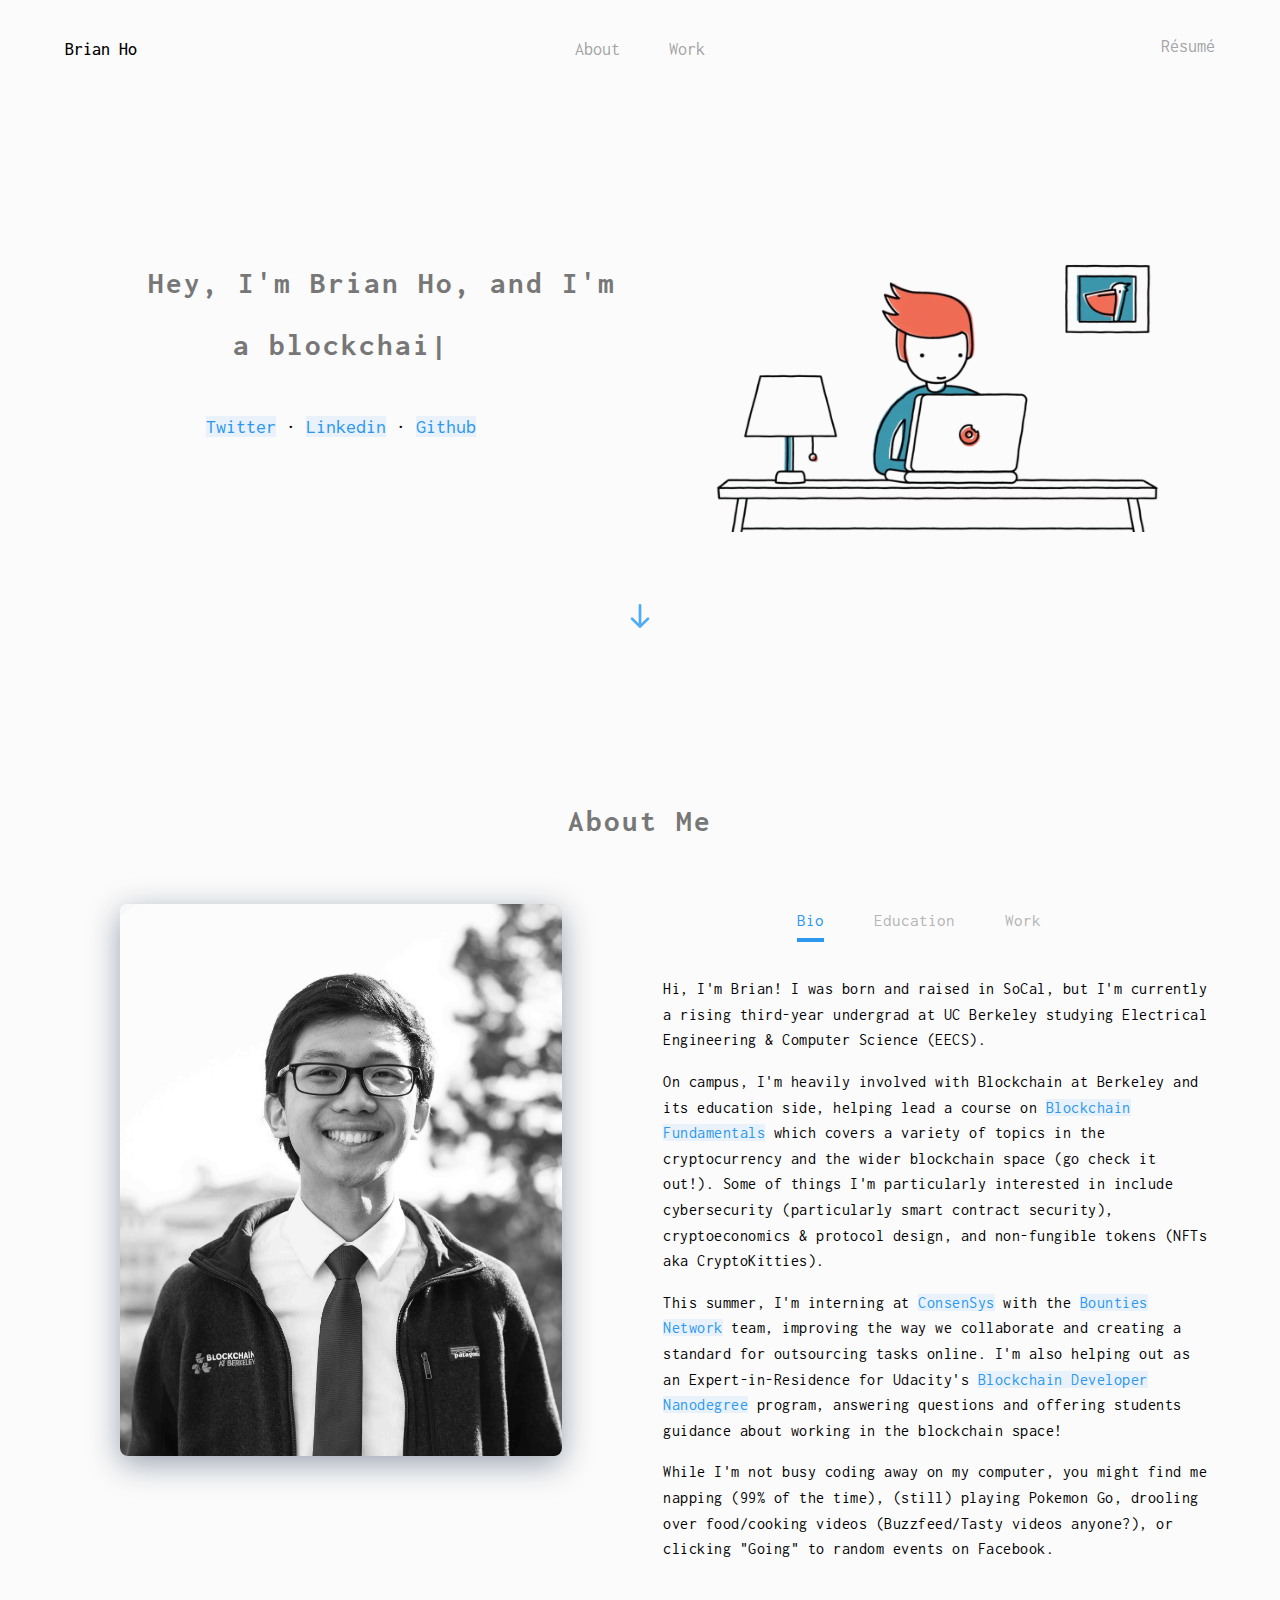
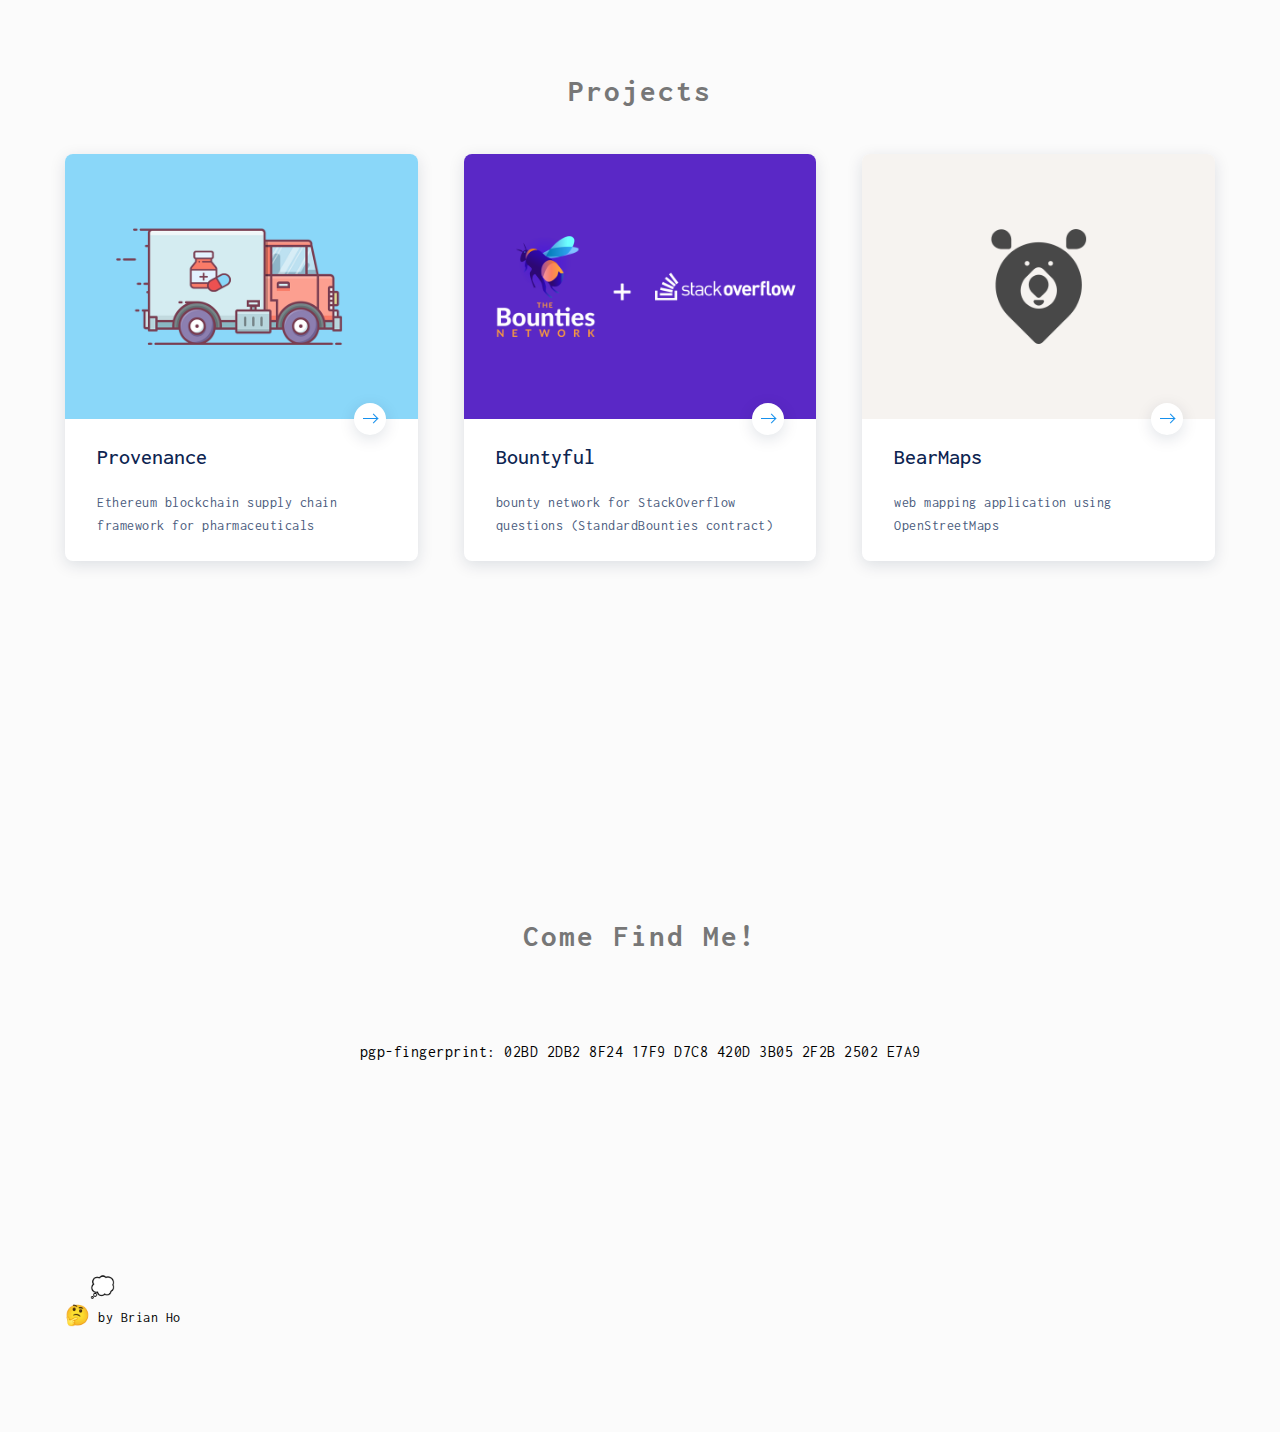
==== index.html @ 0107626e "fix scrolling" ====
<!DOCTYPE html>
<!--[if IE 8]>      <html class="ie ie8"> <![endif]-->
<!--[if IE 9]>      <html class="ie ie9"> <![endif]-->
<!--[if gt IE 9]><!-->  <html lang="en"> <!--<![endif]-->
<head>
	<meta charset="utf-8">
	<title>Brian Ho</title>
	<meta name="robots" content="noindex, nofollow" />
	<meta name="description" content="" />
	<meta name="keywords" content="" />
	<meta name="viewport" content="width=device-width, initial-scale=1.0">
	<link rel="stylesheet" href="css/animate.css">
	<link rel="stylesheet" href="css/normalize.css">
	<link rel="stylesheet" href="css/font-awesome.min.css">
	<link rel="stylesheet" href="css/styles.min.css">
	<link rel="stylesheet" href="https://use.fontawesome.com/releases/v5.1.0/css/all.css" integrity="sha384-lKuwvrZot6UHsBSfcMvOkWwlCMgc0TaWr+30HWe3a4ltaBwTZhyTEggF5tJv8tbt" crossorigin="anonymous">
	<link rel="stylesheet" href="https://fonts.googleapis.com/css?family=Inconsolata:400,700">
	<link rel="shortcut icon" href="img/🅱️.png">

	<!-- Global site tag (gtag.js) - Google Analytics -->
	<script async src="https://www.googletagmanager.com/gtag/js?id=UA-52373357-3"></script>
	<script>
	  window.dataLayer = window.dataLayer || [];
	  function gtag(){dataLayer.push(arguments);}
	  gtag('js', new Date());

	  gtag('config', 'UA-52373357-3');
	</script>
</head>
<body>
	<svg xmlns="http://www.w3.org/2000/svg" style="position: absolute; width: 0px; height: 0px; display: none;"><symbol viewBox="0 0 24 24" id="icon--add"><path d="M13 11V5a1 1 0 0 0-2 0v6H5a1 1 0 0 0 0 2h6v6a1 1 0 0 0 2 0v-6h6a1 1 0 0 0 0-2h-6z"></path></symbol><symbol viewBox="0 0 24 24" id="icon--apple-filled"><path d="M17.822 13.288c.029 3.296 2.89 4.392 2.924 4.408-.026.077-.458 1.563-1.51 3.1-.908 1.328-1.85 2.65-3.334 2.676-1.461.027-1.929-.865-3.598-.865-1.668 0-2.189.838-3.57.892-1.432.055-2.525-1.432-3.439-2.755-1.873-2.707-3.304-7.648-1.383-10.982.953-1.657 2.659-2.704 4.51-2.733 1.406-.025 2.737.949 3.595.949.862 0 2.476-1.171 4.173-.999.71.03 2.705.287 3.986 2.159-.104.066-2.381 1.39-2.354 4.15zm-2.567-9.115c-.804.971-2.121 1.728-3.412 1.628-.174-1.323.477-2.698 1.221-3.56.83-.972 2.232-1.694 3.389-1.741.147 1.348-.395 2.699-1.198 3.673z"></path></symbol><symbol viewBox="0 0 24 24" id="icon--apple"><path d="M16.106 8.977l-.118-.008c-.377-.038-.849.069-1.618.364.203-.078-.748.295-.98.375-.5.174-.913.27-1.373.27-.456 0-.875-.091-1.356-.254a10.03 10.03 0 0 1-.5-.184l-.442-.174c-.632-.248-.99-.342-1.266-.337-1.127.017-2.196.667-2.808 1.731-1.26 2.188-.556 6.17 1.296 8.847.558.809.902 1.249 1.246 1.571.272.254.418.324.469.323.214-.009.37-.054.759-.218l.163-.07c.99-.42 1.683-.606 2.726-.606 1.015 0 1.691.184 2.647.596.085.038.085.038.162.07.388.167.526.204.754.2.334-.007.76-.404 1.719-1.807.257-.376.485-.77.683-1.17a7.164 7.164 0 0 1-.363-.322c-1.277-1.214-2.066-2.85-2.084-4.867A6.54 6.54 0 0 1 17.19 9.2a3.348 3.348 0 0 0-1.084-.224zm-1.744.36zm3.46 3.951c.029 3.296 2.89 4.392 2.924 4.408-.026.077-.458 1.563-1.51 3.1-.908 1.328-1.85 2.65-3.334 2.676-1.461.027-1.929-.865-3.598-.865-1.668 0-2.189.838-3.57.892-1.432.055-2.525-1.432-3.439-2.755-1.873-2.707-3.304-7.648-1.383-10.982.953-1.657 2.659-2.704 4.51-2.733 1.406-.025 2.737.949 3.595.949.862 0 2.476-1.171 4.173-.999.71.03 2.705.287 3.986 2.159-.104.066-2.381 1.39-2.354 4.15zM14.471 1.112A4.975 4.975 0 0 1 16.01.548L16.453.5l.023.557a4.75 4.75 0 0 1-.293 1.497c-.547.141-1.209.53-1.605.994-.459.531-.757 1.244-.763 1.798a4.254 4.254 0 0 1-.659.282l-1.313.173.115-1.486a4.89 4.89 0 0 1 .166-.506c.497-.023 1.146-.375 1.59-.91.44-.536.713-1.187.757-1.787zm.784 3.061c-.804.971-2.121 1.728-3.412 1.628-.174-1.323.477-2.698 1.221-3.56.83-.972 2.232-1.694 3.389-1.741.147 1.348-.395 2.699-1.198 3.673z"></path></symbol><symbol viewBox="0 0 24 24" id="icon--arrow-bottom"><path d="M13 17.586l4.293-4.293a1 1 0 0 1 1.414 1.414l-6 6a1 1 0 0 1-1.414 0l-6-6a1 1 0 0 1 1.414-1.414L11 17.586V4a1 1 0 0 1 2 0v13.586z"></path></symbol><symbol viewBox="0 0 24 24" id="icon--arrow-left"><path d="M6.414 13H20a1 1 0 0 0 0-2H6.414l4.293-4.293a1 1 0 1 0-1.414-1.414l-6 6a1 1 0 0 0 0 1.414l6 6a1 1 0 1 0 1.414-1.414L6.414 13z"></path></symbol><symbol viewBox="0 0 24 24" id="icon--arrow-right"><path d="M17.586 11H4a1 1 0 0 0 0 2h13.586l-4.293 4.293a1 1 0 0 0 1.414 1.414l6-6a1 1 0 0 0 0-1.414l-6-6a1 1 0 0 0-1.414 1.414L17.586 11z"></path></symbol><symbol viewBox="0 0 24 24" id="icon--arrow-top"><path d="M11 6.414l-4.293 4.293a1 1 0 1 1-1.414-1.414l6-6a1 1 0 0 1 1.414 0l6 6a1 1 0 1 1-1.414 1.414L13 6.414V20a1 1 0 0 1-2 0V6.414z"></path></symbol><symbol viewBox="0 0 24 24" id="icon--assign-to-me"><path d="M17 21a1 1 0 0 1-2 0v-2a3 3 0 0 0-3-3H5a3 3 0 0 0-3 3v2a1 1 0 0 1-2 0v-2a5 5 0 0 1 5-5h7a5 5 0 0 1 5 5v2zm-8.5-9a5 5 0 1 1 0-10 5 5 0 0 1 0 10zm0-2a3 3 0 1 0 0-6 3 3 0 0 0 0 6zm9.207.293L19 11.586l3.293-3.293a1 1 0 0 1 1.414 1.414l-4 4a1 1 0 0 1-1.414 0l-2-2a1 1 0 0 1 1.414-1.414z"></path></symbol><symbol viewBox="0 0 24 24" id="icon--attachment"><path d="M20.733 10.343l-9.19 9.19a5.003 5.003 0 1 1-7.076-7.076l9.19-9.19a3.002 3.002 0 0 1 4.246 4.246l-9.2 9.19a1.001 1.001 0 1 1-1.416-1.416l8.49-8.48a1 1 0 0 0-1.414-1.415l-8.49 8.48a3.001 3.001 0 1 0 4.244 4.245l9.2-9.19a5.002 5.002 0 1 0-7.074-7.074l-9.19 9.19a7.003 7.003 0 0 0 9.904 9.904l9.19-9.19a1 1 0 0 0-1.414-1.414z"></path></symbol><symbol viewBox="0 0 24 24" id="icon--award"><path fill-rule="evenodd" d="M9.015 15.425l-.75 5.65 3.22-1.932a1 1 0 0 1 1.03 0l3.22 1.932-.749-5.65A7.978 7.978 0 0 1 12 16a7.978 7.978 0 0 1-2.985-.575zm-1.876-1.07a8 8 0 1 1 9.722 0l1.13 8.513a1 1 0 0 1-1.505.99L12 21.165l-4.486 2.691a1 1 0 0 1-1.505-.989l1.13-8.513zm8.192-1.364A6 6 0 1 0 12 14a5.97 5.97 0 0 0 3.17-.905.995.995 0 0 1 .16-.104z"></path></symbol><symbol viewBox="0 0 24 24" id="icon--back"><path d="M6.414 8H16a5 5 0 0 1 5 5v7a1 1 0 0 1-2 0v-7a3 3 0 0 0-3-3H6.414l3.293 3.293a1 1 0 1 1-1.414 1.414l-5-5a1 1 0 0 1 0-1.414l5-5a1 1 0 0 1 1.414 1.414L6.414 8z"></path></symbol><symbol viewBox="0 0 24 24" id="icon--backlog"><path fill-rule="evenodd" d="M3 5a1 1 0 1 1 0-2h14a1 1 0 0 1 0 2H3zm4 5a1 1 0 1 1 0-2h14a1 1 0 0 1 0 2H7zm-4 5a1 1 0 0 1 0-2h14a1 1 0 0 1 0 2H3zm0 5a1 1 0 0 1 0-2h14a1 1 0 0 1 0 2H3z"></path></symbol><symbol viewBox="0 0 24 24" id="icon--billing"><path d="M13 4h4a1 1 0 0 1 0 2h-4v5h1.5a4.5 4.5 0 0 1 0 9H13v3a1 1 0 0 1-2 0v-3H6a1 1 0 0 1 0-2h5v-5H9.5a4.5 4.5 0 1 1 0-9H11V1a1 1 0 0 1 2 0v3zm0 9v5h1.5a2.5 2.5 0 0 0 0-5H13zm-2-2V6H9.5a2.5 2.5 0 1 0 0 5H11z"></path></symbol><symbol viewBox="0 0 24 24" id="icon--bold"><path d="M6 11h9a5 5 0 0 1 0 10H6a1 1 0 0 1-1-1v-8a1 1 0 0 1 1-1zm1 2v6h8a3 3 0 0 0 0-6H7zM6 3h8a5 5 0 0 1 0 10H6a1 1 0 0 1-1-1V4a1 1 0 0 1 1-1zm1 2v6h7a3 3 0 0 0 0-6H7z"></path></symbol><symbol viewBox="0 0 24 24" id="icon--bug"><path d="M22 10h-3.685a6.978 6.978 0 0 0-.262-.5L21 7.535V4h-2v2.465l-2.192 1.461A7.027 7.027 0 0 0 14.583 6.5c.258-.443.417-.951.417-1.5 0-1.654-1.346-3-3-3S9 3.346 9 5c0 .549.159 1.057.417 1.5a6.998 6.998 0 0 0-2.225 1.426L5 6.465V4H3v3.535L5.947 9.5c-.094.162-.18.33-.262.5H2v2h3.08c-.047.328-.08.66-.08 1 0 .34.033.672.08 1H2v2h3.685c.096.201.201.396.315.586l-2 2V22h2v-2.586l1.27-1.27a6.958 6.958 0 0 0 9.46.001l1.27 1.27V22h2v-3.414l-2-2c.114-.189.219-.385.314-.586H22v-2h-3.08c.047-.328.08-.66.08-1 0-.34-.033-.672-.08-1H22v-2zM11 5c0-.551.449-1 1-1 .551 0 1 .449 1 1 0 .551-.449 1-1 1-.551 0-1-.449-1-1zm1 13c-2.776 0-5-2.349-5-5 0-2.757 2.243-5 5-5s5 2.243 5 5c0 2.652-2.224 5-5 5z"></path></symbol><symbol viewBox="0 0 24 24" id="icon--calendar"><path fill-rule="evenodd" d="M20 9V6a1 1 0 0 0-1-1h-2v1a1 1 0 0 1-2 0V5H9v1a1 1 0 1 1-2 0V5H5a1 1 0 0 0-1 1v3h16zm0 2H4v9a1 1 0 0 0 1 1h14a1 1 0 0 0 1-1v-9zM9 3h6V2a1 1 0 0 1 2 0v1h2a3 3 0 0 1 3 3v14a3 3 0 0 1-3 3H5a3 3 0 0 1-3-3V6a3 3 0 0 1 3-3h2V2a1 1 0 1 1 2 0v1z"></path></symbol><symbol viewBox="0 0 24 24" id="icon--check-circle"><path d="M21 11.07a1 1 0 0 1 2 0V12a11 11 0 1 1-6.523-10.053 1 1 0 0 1-.814 1.826A9 9 0 1 0 21 12v-.93zm-9 1.516L22.293 2.293a1 1 0 0 1 1.414 1.414l-11 11a1 1 0 0 1-1.414 0l-3-3a1 1 0 0 1 1.414-1.414L12 12.586z"></path></symbol><symbol viewBox="0 0 24 24" id="icon--check"><path d="M4.707 11.293a1 1 0 1 0-1.414 1.414l5 5a1 1 0 0 0 1.414 0l11-11a1 1 0 1 0-1.414-1.414L9 15.586l-4.293-4.293z"></path></symbol><symbol viewBox="0 0 24 24" id="icon--clear-formatting"><path d="M21.414 8.394l-4.95-4.951c-.755-.752-2.071-.754-2.828.001L1.615 15.465c-.78.78-.78 2.049 0 2.828L3.322 20h9.313l8.778-8.778c.379-.378.587-.88.587-1.414 0-.534-.208-1.037-.586-1.414zM11.808 18H4.15l-1.121-1.121 4.804-4.804 4.95 4.951-.975.974zm2.389-2.389l-4.95-4.95 5.804-5.803L20 9.808l-5.803 5.803z"></path></symbol><symbol viewBox="0 0 24 24" id="icon--close"><path d="M13.414 12l5.293 5.293a1 1 0 0 1-1.414 1.414L12 13.414l-5.293 5.293a1 1 0 1 1-1.414-1.414L10.586 12 5.293 6.707a1 1 0 0 1 1.414-1.414L12 10.586l5.293-5.293a1 1 0 0 1 1.414 1.414L13.414 12z"></path></symbol><symbol viewBox="0 0 24 24" id="icon--command"><path d="M14 10h-4v4h4v-4zm0 4h4a4 4 0 1 1-4 4v-4zm-4 0v4a4 4 0 1 1-4-4h4zm0-4H6a4 4 0 1 1 4-4v4zm4 0V6a4 4 0 1 1 4 4h-4zm2-2v8H8V8h8zM8 8V6a2 2 0 1 0-2 2h2zm0 8H6a2 2 0 1 0 2 2v-2zm8 0v2a2 2 0 1 0 2-2h-2zm0-8h2a2 2 0 1 0-2-2v2z"></path></symbol><symbol viewBox="0 0 24 24" id="icon--comment"><path fill-rule="evenodd" d="M22 11.499a9.376 9.376 0 0 1-1.005 4.248A9.5 9.5 0 0 1 12.503 21a9.38 9.38 0 0 1-3.87-.824L3.317 21.95a1 1 0 0 1-1.265-1.265l1.773-5.318a9.498 9.498 0 0 1 4.424-12.36A9.377 9.377 0 0 1 12.5 2l.555.002C17.88 2.268 21.732 6.12 22 11v.499zm-17.419 7.92l3.803-1.268a1 1 0 0 1 .767.056A7.382 7.382 0 0 0 12.5 19a7.502 7.502 0 0 0 6.707-4.15A7.38 7.38 0 0 0 20 11.502l.002-.448C19.792 7.248 16.752 4.21 13 4h-.503a7.385 7.385 0 0 0-3.35.795A7.5 7.5 0 0 0 5 11.503a7.38 7.38 0 0 0 .793 3.346 1 1 0 0 1 .056.767L4.58 19.42z"></path></symbol><symbol viewBox="0 0 24 24" id="icon--construction"><path d="M4 6a1 1 0 0 0-1 1v4a1 1 0 0 0 1 1h16a1 1 0 0 0 1-1V7a1 1 0 0 0-1-1H4zm0-2h16a3 3 0 0 1 3 3v4a3 3 0 0 1-3 3H4a3 3 0 0 1-3-3V7a3 3 0 0 1 3-3zm-1.293 9.707l-1.414-1.414 8-8 1.414 1.414-8 8zm6 0l-1.414-1.414 8-8 1.414 1.414-8 8zm6 0l-1.414-1.414 8-8 1.414 1.414-8 8zM4 19h2a.5.5 0 1 0 1 0h2a2.5 2.5 0 1 1-5 0zm11 0h2a.5.5 0 1 0 1 0h2a2.5 2.5 0 1 1-5 0zM4 14a1 1 0 0 1 2 0v5a1 1 0 0 1-2 0v-5zm3 0a1 1 0 0 1 2 0v5a1 1 0 0 1-2 0v-5zm8 0a1 1 0 0 1 2 0v5a1 1 0 0 1-2 0v-5zm3 0a1 1 0 0 1 2 0v5a1 1 0 0 1-2 0v-5z"></path></symbol><symbol viewBox="0 0 24 24" id="icon--cookie"><path d="M21.453 9.998a.994.994 0 0 1 .455.717A9.8 9.8 0 0 1 22 12c0 5.515-4.486 10-10 10S2 17.515 2 12a9.984 9.984 0 0 1 9.492-9.975.998.998 0 1 1 .918 1.494A2.97 2.97 0 0 0 12 5c0 1.654 1.346 3 3 3 .531 0 1.045-.147 1.529-.436a1 1 0 0 1 1.504.718A2.002 2.002 0 0 0 20 10c.184 0 .377-.035.61-.109.282-.091.591-.052.843.107zM12 20c4.411 0 8-3.589 8-8a4.007 4.007 0 0 1-3.566-2.218A4.881 4.881 0 0 1 15 10c-2.757 0-5-2.243-5-5 0-.253.02-.504.059-.752A7.986 7.986 0 0 0 4 12c0 4.411 3.589 8 8 8zM8 9c1.654 0 3 1.346 3 3s-1.346 3-3 3-3-1.346-3-3 1.346-3 3-3zm0 4c.551 0 1-.449 1-1 0-.551-.449-1-1-1-.551 0-1 .449-1 1 0 .551.449 1 1 1zm8.001 2a1 1 0 1 0 0-2 1 1 0 0 0 0 2zM16 4a1 1 0 1 0 0-2 1 1 0 0 0 0 2zm5 2a1 1 0 1 0 0-2 1 1 0 0 0 0 2zm-9 12a1 1 0 1 0 0-2 1 1 0 0 0 0 2z"></path></symbol><symbol viewBox="0 0 24 24" id="icon--copy"><path d="M11 10a1 1 0 0 0-1 1v9a1 1 0 0 0 1 1h9a1 1 0 0 0 1-1v-9a1 1 0 0 0-1-1h-9zm0-2h9a3 3 0 0 1 3 3v9a3 3 0 0 1-3 3h-9a3 3 0 0 1-3-3v-9a3 3 0 0 1 3-3zm-6 6a1 1 0 0 1 0 2H4a3 3 0 0 1-3-3V4a3 3 0 0 1 3-3h9a3 3 0 0 1 3 3v1a1 1 0 0 1-2 0V4a1 1 0 0 0-1-1H4a1 1 0 0 0-1 1v9a1 1 0 0 0 1 1h1z"></path></symbol><symbol viewBox="0 0 24 24" id="icon--coupon"><path d="M23 10a1 1 0 0 0 1-1V4a1 1 0 0 0-1-1H1a1 1 0 0 0-1 1v5a1 1 0 0 0 1 1c1.104 0 2 .898 2 2 0 1.103-.896 2-2 2a1 1 0 0 0-1 1v5a1 1 0 0 0 1 1h22a1 1 0 0 0 1-1v-5a1 1 0 0 0-1-1c-1.104 0-2-.897-2-2 0-1.102.896-2 2-2zm-1 5.874V19h-4v-2h-2v2H2v-3.126A4.01 4.01 0 0 0 5 12a4.01 4.01 0 0 0-3-3.874V5h14v2h2V5h4v3.126A4.01 4.01 0 0 0 19 12a4.01 4.01 0 0 0 3 3.874zM16 9h2v2h-2V9zm0 4h2v2h-2v-2zm-9.707 1.293l7-7 1.413 1.414-7 7-1.413-1.414zM8 11a2 2 0 1 0 0-4 2 2 0 0 0 0 4zm5 5a2 2 0 1 0 0-4 2 2 0 0 0 0 4z"></path></symbol><symbol viewBox="0 0 24 24" id="icon--delete"><path d="M17 5h4a1 1 0 0 1 0 2h-1v13a3 3 0 0 1-3 3H7a3 3 0 0 1-3-3V7H3a1 1 0 1 1 0-2h4V4a3 3 0 0 1 3-3h4a3 3 0 0 1 3 3v1zm-2 0V4a1 1 0 0 0-1-1h-4a1 1 0 0 0-1 1v1h6zm3 2H6v13a1 1 0 0 0 1 1h10a1 1 0 0 0 1-1V7z"></path></symbol><symbol viewBox="0 0 24 24" id="icon--download"><path d="M13 13.586l2.293-2.293a1 1 0 0 1 1.414 1.414l-4 4a1 1 0 0 1-1.414 0l-4-4a1 1 0 0 1 1.414-1.414L11 13.586V2a1 1 0 0 1 2 0v11.586zM2 17a1 1 0 0 1 2 0v3a1 1 0 0 0 1 1h14a1 1 0 0 0 1-1v-3a1 1 0 0 1 2 0v3a3 3 0 0 1-3 3H5a3 3 0 0 1-3-3v-3z"></path></symbol><symbol viewBox="0 0 24 24" id="icon--dropdown"><path d="M12 13.586L6.707 8.293a1 1 0 0 0-1.414 1.414l6 6a1 1 0 0 0 1.414 0l6-6a1 1 0 1 0-1.414-1.414L12 13.586z"></path></symbol><symbol viewBox="0 0 24 24" id="icon--edit"><path d="M19 14.66a1 1 0 0 1 2 0V20a3 3 0 0 1-3 3H4a3 3 0 0 1-3-3V6a3 3 0 0 1 3-3h5.34a1 1 0 1 1 0 2H4a1 1 0 0 0-1 1v14a1 1 0 0 0 1 1h14a1 1 0 0 0 1-1v-5.34zm-.293-13.367l4 4a1 1 0 0 1 0 1.414l-10 10A1 1 0 0 1 12 17H8a1 1 0 0 1-1-1v-4a1 1 0 0 1 .293-.707l10-10a1 1 0 0 1 1.414 0zM9 12.414V15h2.586l9-9L18 3.414l-9 9z"></path></symbol><symbol viewBox="0 0 24 24" id="icon--file"><path fill-rule="evenodd" d="M19 10h-6a1 1 0 0 1-1-1V3H6a1 1 0 0 0-1 1v16a1 1 0 0 0 1 1h12a1 1 0 0 0 1-1V10h1a1 1 0 0 0 1-1v11a3 3 0 0 1-3 3H6a3 3 0 0 1-3-3V4a3 3 0 0 1 3-3h7a1 1 0 0 1 .707.293l7 7a1 1 0 0 1 .217.324zm-5-5.586V8h3.586L14 4.414z"></path></symbol><symbol viewBox="0 0 24 24" id="icon--franz"><path d="M17.324 16.917c1.829 0 3.411-.21 4.673-.608-.143.608-.38 1.334-.752 1.983-.72 1.262-2.524 1.118-3.318 1.118s-1.37-.289-1.37-.83v-1.706c.255.028.511.043.767.043zm2.454-5.762a5.818 5.818 0 0 1-.506-.467c.082-.08.163-.155.242-.223C20.777 9.383 20.524 5 21.534 5c.397 0 .36 1.136.36 2.399 0 .677.084 2.714.16 4.52-.686-.012-1.78-.378-2.276-.764zm-17.55.743c.077-1.801.16-3.825.16-4.5C2.387 6.137 2.35 5 2.747 5c1.01 0 .757 4.383 2.02 5.465l.095.085a7.08 7.08 0 0 1-.64.605c-.434.337-1.32.658-1.995.743zm4.449 5.019c.349 0 .699-.027 1.049-.08v1.743c0 .541-.577.83-1.371.83s-2.597.144-3.318-1.118c-.353-.617-.585-1.303-.73-1.892 1.209.339 2.685.517 4.37.517zm16.602-4.197c.302 0 .557.158.666.413.133.313.022.699-.297 1.03-1.009 1.048-3.314 1.648-6.324 1.648-1.977 0-3.762-1.037-4.773-2.007a.795.795 0 0 0-.524-.207h-.007l-.036.003-.01-.003h-.001c-.052 0-.32.01-.524.207-1.011.97-2.796 2.007-4.772 2.007-3.011 0-5.316-.6-6.325-1.648-.319-.331-.43-.717-.297-1.03.109-.255.364-.413.666-.413.213 0 .44.074.674.218.034.02.17.088.513.088.927 0 2.297-.457 2.993-.999.347-.27.778-.726 1.234-1.21C7.093 9.8 7.999 8.84 8.783 8.84c.556 0 1.198.26 1.818.51.517.21 1.051.426 1.399.426.348 0 .882-.217 1.399-.426.62-.25 1.262-.51 1.819-.51.783 0 1.689.96 2.647 1.977.456.484.887.94 1.234 1.21.696.542 2.066.999 2.993.999.344 0 .48-.067.513-.088.234-.144.46-.218.674-.218z"></path></symbol><symbol viewBox="0 0 24 24" id="icon--git"><path d="M9.884 18.961A4.002 4.002 0 0 1 2 18a4.002 4.002 0 0 1 3-3.874V3a1 1 0 1 1 2 0v11.126a4.007 4.007 0 0 1 2.862 2.828 8.003 8.003 0 0 0 7.092-7.092A4.002 4.002 0 0 1 18 2a4 4 0 0 1 .961 7.884 10.003 10.003 0 0 1-9.077 9.077zM18 8a2 2 0 1 0 0-4 2 2 0 0 0 0 4zM6 20a2 2 0 1 0 0-4 2 2 0 0 0 0 4z"></path></symbol><symbol viewBox="0 0 24 24" id="icon--headline-1"><path fill-rule="evenodd" d="M13 13H4v7a1 1 0 0 1-2 0V4a1 1 0 1 1 2 0v7h9V4a1 1 0 0 1 2 0v16a1 1 0 0 1-2 0v-7zm6.044 2.894l-.847.846L17 15.543l2.292-2.293a.842.842 0 0 1 .923-.185.85.85 0 0 1 .523.784v7.185h-1.694v-5.14z"></path></symbol><symbol viewBox="0 0 24 24" id="icon--headline-2"><path fill-rule="evenodd" d="M13 13H4v7a1 1 0 0 1-2 0V4a1 1 0 1 1 2 0v7h9V4a1 1 0 0 1 2 0v16a1 1 0 0 1-2 0v-7zm6.5 0c1.38 0 2.5 1.077 2.5 2.4 0 1.18-1.232 2.826-2.27 4H22V21h-4.167a.83.83 0 0 1-.768-.494.775.775 0 0 1 .18-.872c1.485-1.428 3.09-3.452 3.09-4.234 0-.442-.375-.8-.835-.8-.458 0-.833.358-.833.8v.8H17v-.8c0-1.323 1.122-2.4 2.5-2.4z"></path></symbol><symbol viewBox="0 0 24 24" id="icon--help"><path fill-rule="evenodd" d="M12 23C5.925 23 1 18.075 1 12S5.925 1 12 1s11 4.925 11 11-4.925 11-11 11zm0-2a9 9 0 1 0 0-18 9 9 0 0 0 0 18zm-.08-3.3a1.1 1.1 0 1 1 0-2.2 1.1 1.1 0 0 1 0 2.2zm-1.887-8.368a1 1 0 1 1-1.886-.664A4 4 0 0 1 15.92 10c0 1.28-.758 2.29-1.945 3.082a7.575 7.575 0 0 1-1.739.867 1 1 0 1 1-.632-1.898 5.988 5.988 0 0 0 1.262-.633c.687-.459 1.054-.948 1.054-1.42a2 2 0 0 0-3.887-.666z"></path></symbol><symbol viewBox="0 0 24 24" id="icon--inbox"><path fill-rule="evenodd" d="M22.905 12.574A.993.993 0 0 1 23 13v5a3 3 0 0 1-3 3H4a3 3 0 0 1-3-3v-5a1 1 0 0 1 .095-.426l3.46-7.79A3 3 0 0 1 7.3 3h9.4a3 3 0 0 1 2.744 1.784l3.461 7.79zM20.461 12l-2.845-6.405A1 1 0 0 0 16.7 5H7.3a1 1 0 0 0-.916.595L3.54 12H8a1 1 0 0 1 .832.445L10.535 15h2.93l1.703-2.555A1 1 0 0 1 16 12h4.461zM21 14h-4.465l-1.703 2.555A1 1 0 0 1 14 17h-4a1 1 0 0 1-.832-.445L7.465 14H3v4a1 1 0 0 0 1 1h16a1 1 0 0 0 1-1v-4z"></path></symbol><symbol viewBox="0 0 24 24" id="icon--info"><path d="M12 23C5.925 23 1 18.075 1 12S5.925 1 12 1s11 4.925 11 11-4.925 11-11 11zm0-2a9 9 0 1 0 0-18 9 9 0 0 0 0 18zm1-5a1 1 0 0 1-2 0v-4a1 1 0 0 1 2 0v4zm-1-6.8A1.1 1.1 0 1 1 12 7a1.1 1.1 0 0 1 0 2.2z"></path></symbol><symbol viewBox="0 0 24 24" id="icon--italic"><path d="M15.693 5l-5.25 14H14a1 1 0 0 1 0 2H5a1 1 0 0 1 0-2h3.307l5.25-14H10a1 1 0 1 1 0-2h9a1 1 0 0 1 0 2h-3.307z"></path></symbol><symbol viewBox="0 0 24 24" id="icon--join"><path d="M12.586 13H3a1 1 0 0 1 0-2h9.586l-2.293-2.293a1 1 0 0 1 1.414-1.414l4 4a1 1 0 0 1 0 1.414l-4 4a1 1 0 0 1-1.414-1.414L12.586 13zM14 23a1 1 0 0 1 0-2h5a1 1 0 0 0 1-1V4a1 1 0 0 0-1-1h-5a1 1 0 0 1 0-2h5a3 3 0 0 1 3 3v16a3 3 0 0 1-3 3h-5z"></path></symbol><symbol viewBox="0 0 24 24" id="icon--layout"><path d="M5 4a1 1 0 0 0-1 1v14a1 1 0 0 0 1 1h14a1 1 0 0 0 1-1V5a1 1 0 0 0-1-1H5zm0-2h14a3 3 0 0 1 3 3v14a3 3 0 0 1-3 3H5a3 3 0 0 1-3-3V5a3 3 0 0 1 3-3zm-2 8a1 1 0 1 1 0-2h18a1 1 0 0 1 0 2H3zm7 11a1 1 0 0 1-2 0V9a1 1 0 1 1 2 0v12z"></path></symbol><symbol viewBox="0 0 24 24" id="icon--leave"><path d="M18.586 13H9a1 1 0 0 1 0-2h9.586l-2.293-2.293a1 1 0 1 1 1.414-1.414l4 4a1 1 0 0 1 0 1.414l-4 4a1 1 0 0 1-1.414-1.414L18.586 13zM10 21a1 1 0 0 1 0 2H5a3 3 0 0 1-3-3V4a3 3 0 0 1 3-3h5a1 1 0 0 1 0 2H5a1 1 0 0 0-1 1v16a1 1 0 0 0 1 1h5z"></path></symbol><symbol viewBox="0 0 24 24" id="icon--link"><path d="M9.2 13.599a1 1 0 0 1 1.6-1.198 4 4 0 0 0 6.033.432l2.988-2.988a4 4 0 0 0-.049-5.607 3.997 3.997 0 0 0-5.597-.059l-1.72 1.71a1 1 0 1 1-1.41-1.418l1.73-1.72a6 6 0 0 1 8.472 8.496l-3 3a6 6 0 0 1-9.048-.648zm5.6-3.198a1 1 0 1 1-1.6 1.198 4 4 0 0 0-6.033-.432L4.18 14.155a4 4 0 0 0 .049 5.607c1.543 1.543 4.038 1.565 5.595.06l1.71-1.71a1 1 0 0 1 1.414 1.415l-1.722 1.722a6 6 0 0 1-8.472-8.496l3-3a6 6 0 0 1 9.048.648z"></path></symbol><symbol viewBox="0 0 24 24" id="icon--loading"><path d="M21.433 8.666a1 1 0 0 1-1.886.668A8 8 0 0 0 13.771 4.2a8.015 8.015 0 0 0-7.446 2.169l-4.64 4.36A1 1 0 0 1 .315 9.27l4.618-4.338a10 10 0 0 1 16.5 3.733zm.882 4.605a1 1 0 0 1 1.37 1.458l-4.618 4.338a10 10 0 0 1-16.5-3.733 1 1 0 0 1 1.886-.668 8 8 0 0 0 5.776 5.134 8.015 8.015 0 0 0 7.446-2.169l4.64-4.36zM2 9h5a1 1 0 1 1 0 2H1a1 1 0 0 1-1-1V4a1 1 0 1 1 2 0v5zm20 6h-5a1 1 0 0 1 0-2h6a1 1 0 0 1 1 1v6a1 1 0 0 1-2 0v-5z"></path></symbol><symbol viewBox="0 0 24 24" id="icon--mention"><path d="M15 8a1 1 0 0 1 2 0v5a2 2 0 1 0 4 0v-1a9 9 0 1 0-3.528 7.146 1 1 0 1 1 1.216 1.588A11 11 0 1 1 23 12v1a4 4 0 0 1-7.26 2.318A5 5 0 1 1 15 8zm-3 7a3 3 0 1 0 0-6 3 3 0 0 0 0 6z"></path></symbol><symbol viewBox="0 0 24 24" id="icon--menu"><path d="M3 13a1 1 0 0 1 0-2h18a1 1 0 0 1 0 2H3zm0-6a1 1 0 1 1 0-2h18a1 1 0 0 1 0 2H3zm0 12a1 1 0 0 1 0-2h18a1 1 0 0 1 0 2H3z"></path></symbol><symbol viewBox="0 0 24 24" id="icon--more-horizontal"><path fill-rule="evenodd" d="M9.5 12a2.5 2.5 0 1 1 5 0 2.5 2.5 0 0 1-5 0zm-9 0a2.5 2.5 0 1 1 5 0 2.5 2.5 0 0 1-5 0zm18 0a2.5 2.5 0 1 1 5 0 2.5 2.5 0 0 1-5 0z"></path></symbol><symbol viewBox="0 0 24 24" id="icon--more"><path fill-rule="evenodd" d="M12.5 15a2.5 2.5 0 1 1 0-5 2.5 2.5 0 0 1 0 5zm0 9a2.5 2.5 0 1 1 0-5 2.5 2.5 0 0 1 0 5zm0-18a2.5 2.5 0 1 1 0-5 2.5 2.5 0 0 1 0 5z"></path></symbol><symbol viewBox="0 0 24 24" id="icon--notes"><path d="M17 9a1 1 0 0 1 0 2H3a1 1 0 0 1 0-2h14zm4-4a1 1 0 0 1 0 2H3a1 1 0 1 1 0-2h18zm0 8a1 1 0 0 1 0 2H3a1 1 0 0 1 0-2h18zm-4 4a1 1 0 0 1 0 2H3a1 1 0 0 1 0-2h14z"></path></symbol><symbol viewBox="0 0 24 24" id="icon--notification"><path d="M18 14V9A6 6 0 0 0 6 9v5c0 .729-.195 1.412-.535 2h13.07A3.982 3.982 0 0 1 18 14zm-8 6.036a1.001 1.001 0 0 0-.595 1.466 3 3 0 0 0 5.19 0c.34-.585.01-1.3-.595-1.466V20h-4v.036zM22 18H2c-1.333 0-1.333-2 0-2a2 2 0 0 0 2-2V9a8 8 0 0 1 16 0v5a2 2 0 0 0 2 2c1.333 0 1.333 2 0 2z"></path></symbol><symbol viewBox="0 0 24 24" id="icon--ordered-list"><path d="M4.32 3.869l-.547.546L3 3.642l1.48-1.481a.544.544 0 0 1 .596-.119.55.55 0 0 1 .338.506V7.47H4.32V3.869zM11 6a1 1 0 0 1 0-2h10a1 1 0 0 1 0 2H11zm0 7a1 1 0 0 1 0-2h10a1 1 0 0 1 0 2H11zm0 7a1 1 0 0 1 0-2h10a1 1 0 0 1 0 2H11zM4.5 9c.828 0 1.5.673 1.5 1.5 0 .738-.739 1.766-1.362 2.5H6v1H3.5a.497.497 0 0 1-.461-.309.499.499 0 0 1 .108-.545c.891-.892 1.854-2.157 1.854-2.646A.501.501 0 0 0 4 10.5v.5H3v-.5C3 9.673 3.673 9 4.5 9zm0 7.442a1.502 1.502 0 0 1 1.117 2.5 1.502 1.502 0 0 1-1.117 2.5H3.001l-.001-1h1.5a.5.5 0 0 0 0-1H4v-1h.5a.5.5 0 0 0 0-1l-1.499.001-.001-1 1.5-.001z"></path></symbol><symbol viewBox="0 0 24 24" id="icon--progress"><path d="M4 9a1 1 0 0 0-1 1v4a1 1 0 0 0 1 1h16a1 1 0 0 0 1-1v-4a1 1 0 0 0-1-1H4zm0-2h16a3 3 0 0 1 3 3v4a3 3 0 0 1-3 3H4a3 3 0 0 1-3-3v-4a3 3 0 0 1 3-3zm2 6h7a1 1 0 0 0 0-2H6a1 1 0 0 0 0 2z"></path></symbol><symbol viewBox="0 0 24 24" id="icon--projects"><path fill="#212529" d="M4 9h5V4H4v5zM3 2h7a1 1 0 0 1 1 1v7a1 1 0 0 1-1 1H3a1 1 0 0 1-1-1V3a1 1 0 0 1 1-1zm12 7h5V4h-5v5zm-1-7h7a1 1 0 0 1 1 1v7a1 1 0 0 1-1 1h-7a1 1 0 0 1-1-1V3a1 1 0 0 1 1-1zm1 18h5v-5h-5v5zm-1-7h7a1 1 0 0 1 1 1v7a1 1 0 0 1-1 1h-7a1 1 0 0 1-1-1v-7a1 1 0 0 1 1-1zM4 20h5v-5H4v5zm-1-7h7a1 1 0 0 1 1 1v7a1 1 0 0 1-1 1H3a1 1 0 0 1-1-1v-7a1 1 0 0 1 1-1z"></path></symbol><symbol viewBox="0 0 24 24" id="icon--read"><path fill-rule="evenodd" d="M.106 11.553c.14-.281.404-.75.788-1.346a20.492 20.492 0 0 1 2.251-2.89C5.661 4.631 8.62 3 12 3c3.38 0 6.339 1.632 8.855 4.316a20.492 20.492 0 0 1 2.25 2.891c.385.596.649 1.065.79 1.346a1 1 0 0 1 0 .894c-.141.281-.405.75-.79 1.346a20.492 20.492 0 0 1-2.25 2.89C18.339 19.369 15.38 21 12 21c-3.38 0-6.339-1.632-8.855-4.316a20.492 20.492 0 0 1-2.25-2.891 15.188 15.188 0 0 1-.79-1.346 1 1 0 0 1 0-.894zm2.468 1.154c.575.89 1.254 1.781 2.03 2.61C6.777 17.631 9.255 19 12 19s5.224-1.368 7.395-3.684A18.513 18.513 0 0 0 21.86 12a18.513 18.513 0 0 0-2.464-3.316C17.224 6.368 14.745 5 12 5S6.776 6.368 4.605 8.684A18.513 18.513 0 0 0 2.14 12c.126.218.27.455.433.707zM12 16a4 4 0 1 1 0-8 4 4 0 0 1 0 8zm0-2a2 2 0 1 0 0-4 2 2 0 0 0 0 4z"></path></symbol><symbol viewBox="0 0 24 24" id="icon--refresh"><path d="M4.525 9l2.8-2.631a8.01 8.01 0 0 1 9.544-1.361 8 8 0 1 1-11.416 9.66 1 1 0 1 0-1.886.664 10 10 0 1 0 2.366-10.4L3 7.688V4a1 1 0 1 0-2 0v5.998A1 1 0 0 0 2.003 11H8a1 1 0 0 0 0-2H4.525z"></path></symbol><symbol viewBox="0 0 24 24" id="icon--review"><path d="M20.29 15.5a1 1 0 0 1 1.842.78A11 11 0 1 1 7.601 1.912a1 1 0 0 1 .8 1.834A9 9 0 1 0 20.29 15.5zM23 12a1 1 0 0 1-1 1H12a1 1 0 0 1-1-1V2a1 1 0 0 1 1-1 11 11 0 0 1 11 11zm-4.636-6.364A9 9 0 0 0 13 3.056V11h7.944a9 9 0 0 0-2.58-5.364z"></path></symbol><symbol viewBox="0 0 24 24" id="icon--search"><path fill-rule="evenodd" d="M17.176 15.762l4.531 4.53a1 1 0 0 1-1.414 1.415l-4.531-4.531a8.5 8.5 0 1 1 1.414-1.414zm-2.016-.73a6.5 6.5 0 1 0-.128.128 1.013 1.013 0 0 1 .128-.128z"></path></symbol><symbol viewBox="0 0 24 24" id="icon--server"><path d="M4 1h16a3 3 0 0 1 3 3v4a3 3 0 0 1-3 3H4a3 3 0 0 1-3-3V4a3 3 0 0 1 3-3zm0 12h16a3 3 0 0 1 3 3v4a3 3 0 0 1-3 3H4a3 3 0 0 1-3-3v-4a3 3 0 0 1 3-3zm0 2a1 1 0 0 0-1 1v4a1 1 0 0 0 1 1h16a1 1 0 0 0 1-1v-4a1 1 0 0 0-1-1H4zM4 3a1 1 0 0 0-1 1v4a1 1 0 0 0 1 1h16a1 1 0 0 0 1-1V4a1 1 0 0 0-1-1H4zm2 4a1 1 0 1 1 0-2 1 1 0 0 1 0 2zm0 12a1 1 0 1 1 0-2 1 1 0 0 1 0 2z"></path></symbol><symbol viewBox="0 0 24 24" id="icon--settings"><path fill-rule="evenodd" d="M20.299 8.715A.647.647 0 0 0 20.83 9H21a3 3 0 0 1 0 6h-.086a.65.65 0 0 0-.595.394.65.65 0 0 0 .118.719l.06.06a3 3 0 1 1-4.244 4.244l-.052-.052a.654.654 0 0 0-.727-.126.649.649 0 0 0-.394.591V21a3 3 0 0 1-6 0 .698.698 0 0 0-.484-.685.647.647 0 0 0-.709.122l-.06.06a3 3 0 1 1-4.244-4.244l.052-.052a.654.654 0 0 0 .126-.727.649.649 0 0 0-.591-.394H3a3 3 0 0 1 0-6 .698.698 0 0 0 .685-.484.647.647 0 0 0-.122-.709l-.06-.06a3 3 0 1 1 4.244-4.244l.052.052a.65.65 0 0 0 .717.13 1 1 0 0 1 .2-.064A.647.647 0 0 0 9 3.17V3a3 3 0 0 1 6 0v.086c.001.26.156.493.404.6a.647.647 0 0 0 .709-.123l.06-.06a3 3 0 1 1 4.244 4.244l-.052.052a.65.65 0 0 0-.13.717 1 1 0 0 1 .064.2zM9.129 5.672a2.655 2.655 0 0 1-2.736-.615l-.06-.06a1 1 0 1 0-1.416 1.416l.068.068c.757.774.967 1.932.554 2.864A2.657 2.657 0 0 1 3.09 11.08H3a1 1 0 0 0 0 2h.174a2.646 2.646 0 0 1 2.42 1.596 2.654 2.654 0 0 1-.537 2.931l-.06.06a1 1 0 1 0 1.416 1.416l.068-.068c.774-.757 1.932-.967 2.864-.554a2.657 2.657 0 0 1 1.735 2.449V21a1 1 0 0 0 2 0v-.174a2.646 2.646 0 0 1 1.596-2.42 2.654 2.654 0 0 1 2.931.537l.06.06a1 1 0 1 0 1.416-1.416l-.068-.068a2.65 2.65 0 0 1-.53-2.923A2.648 2.648 0 0 1 20.91 13H21a1 1 0 0 0 0-2h-.174a2.65 2.65 0 0 1-2.425-1.606 1 1 0 0 1-.073-.264 2.655 2.655 0 0 1 .615-2.737l.06-.06a1 1 0 1 0-1.416-1.416l-.068.068a2.646 2.646 0 0 1-2.913.534A2.651 2.651 0 0 1 13 3.09V3a1 1 0 0 0-2 0v.174a2.65 2.65 0 0 1-1.606 2.425 1 1 0 0 1-.264.073zM12 16a4 4 0 1 1 0-8 4 4 0 0 1 0 8zm0-2a2 2 0 1 0 0-4 2 2 0 0 0 0 4z"></path></symbol><symbol viewBox="0 0 24 24" id="icon--sprint"><path d="M8 2.5h2v19H8v-19zm6 0h2v19h-2v-19zM5 4a1 1 0 0 0-1 1v14a1 1 0 0 0 1 1h14a1 1 0 0 0 1-1V5a1 1 0 0 0-1-1H5zm0-2h14a3 3 0 0 1 3 3v14a3 3 0 0 1-3 3H5a3 3 0 0 1-3-3V5a3 3 0 0 1 3-3z"></path></symbol><symbol viewBox="0 0 24 24" id="icon--star"><path d="M9.808 8.703a1 1 0 0 1-.752.546l-4.906.718 3.549 3.457a1 1 0 0 1 .288.885l-.838 4.883 4.387-2.307a1 1 0 0 1 .93 0l4.387 2.307-.838-4.883a1 1 0 0 1 .288-.885l3.55-3.457-4.907-.718a1 1 0 0 1-.752-.546l-2.193-4.444-2.193 4.444zM8.247 7.346l2.857-5.789a1 1 0 0 1 1.794 0l2.857 5.79 6.39.934a1 1 0 0 1 .554 1.705l-4.623 4.503 1.09 6.362a1 1 0 0 1-1.45 1.054L12 18.9l-5.714 3.005a1 1 0 0 1-1.452-1.054l1.092-6.362-4.624-4.503a1 1 0 0 1 .553-1.705l6.39-.935z"></path></symbol><symbol viewBox="0 0 24 24" id="icon--start"><path fill-rule="evenodd" d="M12 23C5.925 23 1 18.075 1 12S5.925 1 12 1s11 4.925 11 11-4.925 11-11 11zm0-2a9 9 0 1 0 0-18 9 9 0 0 0 0 18zM10.555 7.168l6 4a1 1 0 0 1 0 1.664l-6 4A1 1 0 0 1 9 16V8a1 1 0 0 1 1.555-.832zm.445 2.7v4.263L14.197 12 11 9.869z"></path></symbol><symbol viewBox="0 0 24 24" id="icon--subscription"><path fill-rule="evenodd" d="M14.707.293l4 4a1 1 0 0 1 0 1.414l-11 11A1 1 0 0 1 7 17H3a1 1 0 0 1-1-1v-4a1 1 0 0 1 .293-.707l11-11a1 1 0 0 1 1.414 0zM14 2.414l-10 10V15h2.586l10-10L14 2.414zM3 22a1 1 0 0 1 0-2h18a1 1 0 0 1 0 2H3z"></path></symbol><symbol viewBox="0 0 24 24" id="icon--subtasks"><path d="M11 6a1 1 0 0 1 0-2h10a1 1 0 0 1 0 2H11zm0 7a1 1 0 0 1 0-2h10a1 1 0 0 1 0 2H11zm0 7a1 1 0 0 1 0-2h10a1 1 0 0 1 0 2H11zM5 2c1.654 0 3 1.346 3 3S6.654 8 5 8 2 6.655 2 5s1.346-3 3-3zm0 7c1.654 0 3 1.346 3 3s-1.346 3-3 3-3-1.346-3-3 1.346-3 3-3zm0 7c1.654 0 3 1.346 3 3s-1.346 3-3 3-3-1.346-3-3 1.346-3 3-3zM5 6a1.001 1.001 0 0 0 0-2c-.551 0-1 .449-1 1 0 .551.449 1 1 1zm0 7a1.001 1.001 0 0 0 0-2c-.551 0-1 .449-1 1 0 .551.449 1 1 1zm0 7a1.001 1.001 0 0 0 0-2c-.551 0-1 .449-1 1 0 .551.449 1 1 1z"></path></symbol><symbol viewBox="0 0 24 24" id="icon--target"><path fill-rule="evenodd" d="M12 23C5.925 23 1 18.075 1 12S5.925 1 12 1s11 4.925 11 11-4.925 11-11 11zm0-2a9 9 0 1 0 0-18 9 9 0 0 0 0 18zm0-2a7 7 0 1 1 0-14 7 7 0 0 1 0 14zm0-2a5 5 0 1 0 0-10 5 5 0 0 0 0 10zm0-2a3 3 0 1 1 0-6 3 3 0 0 1 0 6zm0-2a1 1 0 1 0 0-2 1 1 0 0 0 0 2z"></path></symbol><symbol viewBox="0 0 24 24" id="icon--thumbs-up"><path d="M15 8h4.649a3 3 0 0 1 3 3.452l-1.38 8.998A2.997 2.997 0 0 1 18.28 23H7a1 1 0 0 1-1-1V11a1 1 0 0 1 .086-.406l4-9A1 1 0 0 1 11 1a4 4 0 0 1 4 4v3zm3.291 13a1 1 0 0 0 1-.852l1.38-8.998A1 1 0 0 0 19.66 10H14a1 1 0 0 1-1-1V5a2 2 0 0 0-1.392-1.906L8 11.212V21h10.291zM6 12H4a1 1 0 0 0-1 1v7a1 1 0 0 0 1 1h2v-9zm1 11H4a3 3 0 0 1-3-3v-7a3 3 0 0 1 3-3h3a1 1 0 0 1 1 1v11a1 1 0 0 1-1 1z"></path></symbol><symbol viewBox="0 0 24 24" id="icon--unordered-list"><path d="M11 6a1 1 0 0 1 0-2h10a1 1 0 0 1 0 2H11zm0 7a1 1 0 0 1 0-2h10a1 1 0 0 1 0 2H11zm0 7a1 1 0 0 1 0-2h10a1 1 0 0 1 0 2H11zM5 2c1.654 0 3 1.346 3 3S6.654 8 5 8 2 6.655 2 5s1.346-3 3-3zm0 7c1.654 0 3 1.346 3 3s-1.346 3-3 3-3-1.346-3-3 1.346-3 3-3zm0 7c1.654 0 3 1.346 3 3s-1.346 3-3 3-3-1.346-3-3 1.346-3 3-3zM5 6a1.001 1.001 0 0 0 0-2c-.551 0-1 .449-1 1 0 .551.449 1 1 1zm0 7a1.001 1.001 0 0 0 0-2c-.551 0-1 .449-1 1 0 .551.449 1 1 1zm0 7a1.001 1.001 0 0 0 0-2c-.551 0-1 .449-1 1 0 .551.449 1 1 1z"></path></symbol><symbol viewBox="0 0 24 24" id="icon--unread"><path fill-rule="evenodd" d="M5.987 7.401a17.45 17.45 0 0 0-3.844 4.602 18.513 18.513 0 0 0 2.462 3.313C6.776 17.632 9.255 19 11.984 19a9.07 9.07 0 0 0 4.387-1.214l-2.321-2.322A4 4 0 0 1 8.536 9.95L5.987 7.401zm12.648 9.82a1 1 0 0 1 .022.022l5.05 5.05a1 1 0 0 1-1.414 1.414l-4.467-4.467A11.089 11.089 0 0 1 12 21c-3.38 0-6.339-1.632-8.855-4.316a20.492 20.492 0 0 1-2.25-2.891 15.188 15.188 0 0 1-.79-1.346 1 1 0 0 1 .014-.92 19.45 19.45 0 0 1 4.45-5.544L.292 1.707A1 1 0 1 1 1.707.293L6.755 5.34a1 1 0 0 1 .022.022l3.806 3.806.007.007 4.234 4.234.007.007 3.804 3.804zm-8.607-5.779a1.999 1.999 0 0 0 2.53 2.53l-2.53-2.53zm10.047 3.104a17.5 17.5 0 0 0 1.783-2.548 18.513 18.513 0 0 0-2.463-3.314C17.224 6.368 14.745 5 11.998 5a8.12 8.12 0 0 0-1.87.214 1 1 0 0 1-.456-1.948A10.115 10.115 0 0 1 12 3c3.38 0 6.339 1.632 8.855 4.316a20.492 20.492 0 0 1 2.25 2.891c.385.596.649 1.065.79 1.346a1 1 0 0 1-.013.918 19.5 19.5 0 0 1-2.277 3.363 1 1 0 0 1-1.53-1.288z"></path></symbol><symbol viewBox="0 0 24 24" id="icon--users"><path d="M18 21a1 1 0 0 1-2 0v-2a3 3 0 0 0-3-3H5a3 3 0 0 0-3 3v2a1 1 0 0 1-2 0v-2a5 5 0 0 1 5-5h8a5 5 0 0 1 5 5v2zm-9-9A5 5 0 1 1 9 2a5 5 0 0 1 0 10zm0-2a3 3 0 1 0 0-6 3 3 0 0 0 0 6zm15 11a1 1 0 0 1-2 0v-2a3 3 0 0 0-2.25-2.902 1 1 0 1 1 .5-1.936A5 5 0 0 1 24 19v2zM15.752 4.099a1 1 0 1 1 .496-1.938 5 5 0 0 1 0 9.688 1 1 0 0 1-.496-1.938 3 3 0 0 0 0-5.812z"></path></symbol><symbol viewBox="0 0 24 24" id="icon--windows"><path d="M14.821 22.5c-1.782 0-4.159-1.465-4.155-1.463l2.03-7.048c.617.494 2.048 1.431 4.401 1.431 1.081 0 2.359-.2 3.845-.731l-1.957 6.84c-1.686.695-3.036.971-4.164.971zm-6.45-2.214c-1.127-.75-2.322-1.416-4.045-1.416-1.044 0-2.288.249-3.826.868l2.036-7.06c1.614-.659 3.121-.93 4.033-.93 1.62 0 2.894.718 3.909 1.349-.269.923-1.689 5.772-2.107 7.189zm4.561-17.2v.005c-.418 1.432-1.656 5.675-2.072 7.087-1.089-.722-2.258-1.38-3.91-1.398-1.346 0-2.688.405-3.947.919l2.006-7.043c1.52-.621 2.757-.87 3.789-.889 1.311.001 2.339.245 4.134 1.319zm4.626 9.416c-1.774 0-3.246-.611-4.378-1.368-.006-.004-.016-.01-.021-.016L15.217 4c.649.506 2.12 1.456 4.35 1.456 1.123 0 2.436-.24 3.934-.895l-2.029 6.989-.01.005c-.002.002-.002.005-.002.009-1.426.671-2.73.938-3.902.938z"></path></symbol></svg>
	<!--menu-->
	<div class="container nav">
		<nav class="animated fadeIn">
			<div class="logo">Brian Ho</div>
			<ul class="centernav">
				<li class="smoothscroll"><a href="#about">About</a></li>
				<li class="smoothscroll"><a href="#projects">Work</a></li>
			</ul>
			<ul class="sidenav">
				<li><a href="https://drive.google.com/open?id=1Qc3TNKAHPhXGO5wvm8OJwdwhLcraRubG">Résumé</a></li>
			</ul>
		</nav>
	</div>
	<!--/menu-->
	<!--Header-->
	<div class="container">
		<header class="header" data-top="margin-top: 0px; margin-bottom:50px; opacity:1;" data-top-bottom="margin-top: -200px; margin-bottom:400px; opacity:0;">
			<div class="section group ">
				<div class="col span_6_of_12 animated fadeInUp">
					<div class="typed">
						<h1>Hey, I'm Brian Ho, and I'm</h1>
						<h1><span id="typed"></span></h1>
					</div>
					<div class="links">
						<a href="https://twitter.com/mrbrianhobo">Twitter</a>&#183;<a href="https://www.linkedin.com/in/mrbrianhobo/">Linkedin</a>&#183;<a href="https://github.com/mrbrianhobo/">Github</a>
					</div>
				</div>
				<div class="col span_6_of_12">
					<!-- <img class="clip" src="img/boy.png"></img> -->
					<img class="clip" src="img/clip.gif"></img>
				</div>
			</div>
			<div class="smoothscroll">
				<a href="#about">
					<button class="m-home-banner__scroll-button" type="button">
						<div class="o-icon  ">
							<svg class="o-icon__svg">
								<use xmlns:xlink="http://www.w3.org/1999/xlink" xlink:href="#icon--arrow-bottom"></use>
							</svg>
						</div>
					</button>
				</a>
			</div>
		</header>

		<section id="about" data-top="margin-top: 150px; margin-bottom:0px; opacity:1;" data-top-bottom="margin-top: -250px; margin-bottom:300px; opacity:0;">
			<div>
				<h1>About Me</h1>
			</div>
			<div class="section group">
				<div class="col span_6_of_12 animated fadeIn">
					<img class="headshot" src="img/me.jpg"></img>
				</div>
				<div class="col span_6_of_12 animated fadeIn">
					<nav class="menu menu--prospero">
						<ul class="menu__list">
							<li id="bio" class="menu__item menu__item--current"><a class="menu__link">Bio</a></li>
							<li id="edu" class="menu__item"><a class="menu__link">Education</a></li>
							<li id="work" class="menu__item"><a class="menu__link">Work</a></li>
							<li class="menu__line"></li>
						</ul>
					</nav>
					<div class="about">
						<p>Hi, I'm Brian! I was born and raised in SoCal, but I'm currently a rising third-year undergrad at UC Berkeley studying Electrical Engineering & Computer Science (EECS).</p>
						<p>On campus, I'm heavily involved with Blockchain at Berkeley and its education side, helping lead a course on <a href="https://blockchain.berkeley.edu/decal/">Blockchain Fundamentals</a> which covers a variety of topics in the cryptocurrency and the wider blockchain space (go check it out!). Some of things I'm particularly interested in include cybersecurity (particularly smart contract security), cryptoeconomics & protocol design, and non-fungible tokens (NFTs aka CryptoKitties).</p>
						<p>This summer, I'm interning at <a href="https://consensys.net/">ConsenSys</a> with the <a href="https://bounties.network/">Bounties Network</a> team, improving the way we collaborate and creating a standard for outsourcing tasks online. I'm also helping out as an Expert-in-Residence for Udacity's <a href="https://www.udacity.com/course/blockchain-developer-nanodegree--nd1309">Blockchain Developer Nanodegree</a> program, answering questions and offering students guidance about working in the blockchain space!</p>
						<p>While I'm not busy coding away on my computer, you might find me napping (99% of the time), (still) playing Pokemon Go, drooling over food/cooking videos (Buzzfeed/Tasty videos anyone?), or clicking "Going" to random events on Facebook.</p></div>
				</div>
			</div>
		</section>
	
		<section id="projects" data-top="margin-bottom:300px; opacity:1;" data-top-bottom="margin-bottom:450px; opacity:0;">
			<div>
				<h1>Projects</h1>
			</div>
			<div class="section group">
				<div class="col span_4_of_12">
					<article class="card">
						<a href="http://brianho.io/provenance" class="card__link">
							<figure class="card__image">
								<img src="img/provenance.png"></img>
							</figure>
	    					<div class="card__text">
	     						<div class="card__icon">
	        						<span class="card__arrow"></span>
	      						</div>
	      						<h3 class="card__title">Provenance</h3>
	      						<p class="card__description">Ethereum blockchain supply chain framework for pharmaceuticals</p>
	    					</div>
						</a>
					</article>
				</div>
				<div class="col span_4_of_12">
					<article class="card">
						<a href="https://github.com/mrbrianhobo/bountyful" class="card__link">
							<figure class="card__image">
								<img src="img/bountyful.png"></img>
							</figure>
	    					<div class="card__text">
	     						<div class="card__icon">
	        						<span class="card__arrow"></span>
	      						</div>
	      						<h3 class="card__title">Bountyful</h3>
	      						<p class="card__description">bounty network for StackOverflow questions (StandardBounties contract)</p>
	    					</div>
						</a>
					</article>
				</div>
				<div class="col span_4_of_12">
					<article class="card">
						<a href="http://brianho.io/bearmaps" class="card__link">
							<figure class="card__image">
								<img src="img/bearmaps.png"></img>
							</figure>
	    					<div class="card__text">
	     						<div class="card__icon">
	        						<span class="card__arrow"></span>
	      						</div>
	      						<h3 class="card__title">BearMaps</h3>
	      						<p class="card__description">web mapping application using OpenStreetMaps</p>
	    					</div>
						</a>
					</article>
				</div>
			</div>
			
		</section>
		<!--footer-->
		<footer>
			<div class="footer-content">
				<div class="section group">
					<div class="col span_12_of_12">
						<div class="content">
							<h1>Come Find Me!</h1>
							<div class="icons">
								<a href="https://twitter.com/mrbrianhobo"><i class="fab fa-twitter"></i></a>
								<a href="https://www.linkedin.com/in/mrbrianhobo/"><i class="fab fa-linkedin"></i></a>
								<a href="https://github.com/mrbrianhobo/"><i class="fab fa-github"></i></a>
								<a href="https://keybase.io/mrbrianhobo"><i class="fab fa-keybase"></i></a>
								<a href="https://keybase.io/mrbrianhobo/pgp_keys.asc?fingerprint=02bd2db28f2417f9d7c8420d3b052f2b2502e7a9"><i class="fas fa-key"></i></a>
							</div>
							<p>pgp-fingerprint: 02BD 2DB2 8F24 17F9 D7C8 420D 3B05 2F2B 2502 E7A9</p>
						</div>
					</div>
				</div>
				<div class="bottom-footer">
					<p class="thought"><span class="emoji">💭</span></p>
					<p class="thinking"><span class="emoji">🤔</span> by Brian Ho</p>
				</div>
			</div>
		</footer>
	</div>
	<!--/footer-->
	<script type="text/javascript" src="js/jquery.min.js"></script>
	<script type="text/javascript" src="js/skrollr.min.js"></script>
	<script type="text/javascript" src="js/typed.min.js"></script>
	<script type="text/javascript" src="js/classie.js"></script>
	<script type="text/javascript" src="js/scripts.js"></script>
</body>
</html>
---- css/styles.min.css ----
.group:after,.section{clear:both}nav,nav a{color:#000}.menu__link:focus,.menu__link:hover,button:focus{outline:0}.about img,.o-icon{vertical-align:middle}.container{width:1150px;margin-left:auto;margin-right:auto;position:relative}.container:after{content:" ";display:block;clear:both}@media screen and (max-width:1200px){.container{width:85%;margin-left:auto;margin-right:auto}}@media screen and (max-width:600px){.container{width:88%;margin-left:auto;margin-right:auto}}.section{padding:0;margin:0}.col{display:block;float:left;margin:1% 0 1% 4%}.col:first-child{margin-left:0}.group:after,.group:before{content:"";display:table}nav .logo,nav ul li{display:inline-block}.group{zoom:1}.span_12_of_12{width:100%}.span_11_of_12{width:91.33%}@media screen and (max-width:750px){.col{margin:1% 0}.span_11_of_12{width:100%;margin-bottom:30px}.span_11_of_12:last-child{margin-bottom:0}}.span_10_of_12{width:82.66%}@media screen and (max-width:750px){.span_10_of_12{width:100%;margin-bottom:30px}.span_10_of_12:last-child{margin-bottom:0}}.span_9_of_12{width:74%}@media screen and (max-width:750px){.span_9_of_12{width:100%;margin-bottom:30px}.span_9_of_12:last-child{margin-bottom:0}}.span_8_of_12{width:65.33%}@media screen and (max-width:750px){.span_8_of_12{width:100%;margin-bottom:30px}.span_8_of_12:last-child{margin-bottom:0}}.span_7_of_12{width:56.66%}@media screen and (max-width:750px){.span_7_of_12{width:100%;margin-bottom:30px}.span_7_of_12:last-child{margin-bottom:0}}.span_6_of_12{width:48%}@media screen and (max-width:750px){.span_6_of_12{width:100%;margin-bottom:30px}.span_6_of_12:last-child{margin-bottom:0}}.span_5_of_12{width:39.33%}@media screen and (max-width:750px){.span_5_of_12{width:100%;margin-bottom:30px}.span_5_of_12:last-child{margin-bottom:0}}.span_4_of_12{width:30.66%}@media screen and (max-width:750px){.span_4_of_12{width:100%;margin-bottom:30px}.span_4_of_12:last-child{margin-bottom:0}}.span_3_of_12{width:22%}@media screen and (max-width:750px){.span_3_of_12{width:100%;margin-bottom:30px}.span_3_of_12:last-child{margin-bottom:0}}.span_2_of_12{width:13.33%}@media screen and (max-width:750px){.span_2_of_12{width:100%;margin-bottom:30px}.span_2_of_12:last-child{margin-bottom:0}}.span_1_of_12{width:4.666%}.span_5_of_5{width:100%}@media screen and (max-width:750px){.span_1_of_12{width:100%;margin-bottom:30px}.span_1_of_12:last-child{margin-bottom:0}.span_5_of_5{width:100%;margin-bottom:30px}.span_5_of_5:last-child{margin-bottom:0}}.span_4_of_5{width:79.6%}@media screen and (max-width:750px){.span_4_of_5{width:100%;margin-bottom:30px}.span_4_of_5:last-child{margin-bottom:0}}.span_3_of_5{width:59.2%}@media screen and (max-width:750px){.span_3_of_5{width:100%;margin-bottom:30px}.span_3_of_5:last-child{margin-bottom:0}}.span_2_of_5{width:38.8%}@media screen and (max-width:750px){.span_2_of_5{width:100%;margin-bottom:30px}.span_2_of_5:last-child{margin-bottom:0}}.span_1_of_5{width:18.4%}@media screen and (max-width:750px){.span_1_of_5{width:100%;margin-bottom:30px}.span_1_of_5:last-child{margin-bottom:0}}body,nav ul{margin:0}body{height:100%;background-color:#fbfbfb;font-family:Inconsolata,monospace;padding:0;-moz-osx-font-smoothing:grayscale;-webkit-font-smoothing:antialiased;-moz-font-smoothing:antialiased;-o-font-smoothing:antialiased;font-weight:400}.about a,.header a,.m-home-banner__scroll-button:after,nav ul li a:hover{background-color:rgba(77,171,247,.1)}h1{font-size:31px;color:#777;font-weight:700;text-align:center;line-height:2;letter-spacing:2px}@media screen and (max-width:1010px){h1{font-size:25px}}@media screen and (max-width:560px){h1{font-size:20px}}h2{font-size:20px}p{font-size:16px;letter-spacing:.5px;line-height:1.6}.container.nav{position:absolute;z-index:999999;left:50%;-webkit-transform:translateX(-50%);-ms-transform:translateX(-50%);transform:translateX(-50%)}nav{margin-top:40px;font-size:18px}.emoji,.header h4,.links{font-size:20px}@media screen and (max-width:745px){nav{margin-bottom:150px}}nav .logo{font-weight:500;position:absolute;float:left}nav ul li{margin-left:40px}nav ul li a{color:rgba(138,140,142,.8);-webkit-transition:all .4s ease-in-out;-moz-transition:all .4s ease-in-out;-o-transition:all .4s ease-in-out;transition:all .4s ease-in-out}nav ul li a:hover{color:#2b97ef}nav ul.centernav{text-align:center;margin:0 auto;display:block;padding:0}nav ul.centernav li:first-child{margin-left:0}nav ul.sidenav{float:right;margin-top:-21px}nav ul.sidenav a{color:rgba(138,140,142,.8);-webkit-transition:all .4s ease-in-out;-moz-transition:all .4s ease-in-out;-o-transition:all .4s ease-in-out;transition:all .4s ease-in-out}nav ul.sidenav a:hover{color:#2b97ef}#about{margin-top:150px;padding-bottom:50px}.about{animation-duration:2.5s}.about .role{padding-left:10px;margin-bottom:5px;display:inline-block}.about .date{margin-left:60px;margin-top:-5px}@media screen and (max-width:1010px){.about .role{padding-left:0}.about .date{margin:0}.about .logo{display:none}}.about a,.header a{color:#2b97ef}.about a:hover,.header a:hover{color:#777;background-color:rgba(138,140,142,.1);transition:all .3s ease-in-out}.about .logo,.headshot{border-radius:.5em;transition:all .3s cubic-bezier(.16,.68,.43,.99)}.about .logo{float:left;margin-top:10px;height:50px;width:50px;background-color:#fff;box-shadow:0 .25em 1em rgba(7,29,63,.25)}.about .logo:hover{-webkit-transform:translateY(-.25em);transform:translateY(-.25em);box-shadow:0 .5em 2em rgba(7,29,63,.25)}.clip{display:block;margin:-30px auto 0;width:100%}.headshot{width:80%;box-shadow:0 .5em 2em rgba(7,29,63,.4);display:block;margin:20px auto}.headshot:hover{-webkit-transform:translateY(-1em);transform:translateY(-1em);box-shadow:0 1em 4em rgba(7,29,63,.4)}.first-elem{margin-bottom:0}.last-elem{margin-top:0}.justify{text-align:justify}.header h4,.links,footer .content{text-align:center}.course,.course p{margin:0}.links{margin-top:2em}.links a{margin:0 10px}.typed{white-space:nowrap}.thought{padding-left:25px;margin-bottom:0}.thinking{margin-top:0}.emoji{line-height:0}.header{padding-top:240px;margin-bottom:150px;height:400px}.header h1{width:70%;margin:0 auto;animation-duration:4s;-webkit-animation-delay:.5s}@media screen and (max-width:1200px){.header h1{width:85%}}@media screen and (max-width:836px){.header h1{width:95%}}@media screen and (max-width:745px){.header h1{width:100%}.header h4{font-size:18px}}.header .work-line{-webkit-animation-delay:1s}.header .vertcial-line{margin:50px auto 30px;width:60%;height:40px;position:relative;text-align:center}.header .vertcial-line:after{content:"";position:absolute;z-index:-1;top:0;bottom:0;left:50%;border-left:2px solid #000}.header h4{letter-spacing:1px}footer .icons{font-size:2em}footer .content{padding-bottom:100px}.content a{color:rgba(138,140,142,.8);-webkit-transition:all .4s ease-in-out;-moz-transition:all .4s ease-in-out;-o-transition:all .4s ease-in-out;transition:all .4s ease-in-out}.content a:hover{color:#2b97ef}footer .footer-content{margin-top:150px;margin-bottom:100px}@media screen and (max-width:750px){.header{padding-top:160px}footer .footer-content{margin-top:100px;margin-bottom:80px}}@media screen and (max-width:550px){nav ul.centernav li{opacity:0}footer .footer-content{margin-top:60px;margin-bottom:40px}}footer .bottom-footer{margin-top:80px}@media screen and (max-width:750px){footer .bottom-footer{margin-top:40px}}footer .bottom-footer p{font-size:14px}footer p{line-height:2}footer p.about-text{width:90%}footer h3{text-align:left;font-size:22px;margin-top:0;margin-bottom:30px}footer ul{float:right;margin:0;padding:0}footer ul li{list-style-type:none;display:inline-block;margin-left:40px}footer ul li:first-child{margin-left:0}@media screen and (max-width:750px){footer ul{float:none;padding-bottom:20px}}footer a{color:#000}.menu{line-height:1;margin:0 auto 1em}.menu__list{position:relative;display:-webkit-flex;display:flex;-webkit-flex-wrap:wrap;flex-wrap:wrap;margin:0;padding:0;list-style:none;align-items:center;justify-content:center}.menu__item{display:block;margin:1em 0;font-size:16px}.menu__link{font-size:1.05em;display:block;padding:1em;cursor:pointer;-webkit-user-select:none;-moz-user-select:none;-ms-user-select:none;user-select:none;-webkit-touch-callout:none;-khtml-user-select:none;-webkit-tap-highlight-color:transparent}.menu--prospero .menu__link{position:relative;display:block;margin:0 1.5em;padding:.75em 0;text-align:center;color:#b5b5b5;-webkit-transition:color .3s;transition:color .3s}.o-icon,.o-icon__svg{display:inline-block}.menu--prospero .menu__link:focus,.menu--prospero .menu__link:hover{color:#929292;background-color:transparent}.menu--prospero .menu__item--current .menu__link{color:#2b97ef}.menu--prospero .menu__link::before{content:'';position:absolute;bottom:0;left:0;width:100%;height:4px;background:#2b97ef;-webkit-transform:scale3d(0,1,1);transform:scale3d(0,1,1);-webkit-transition:-webkit-transform .1s;transition:transform .1s}.menu--prospero .menu__item--current .menu__link::before{-webkit-transform:scale3d(1,1,1);transform:scale3d(1,1,1);-webkit-transition-timing-function:cubic-bezier(.4,0,.2,1);transition-timing-function:cubic-bezier(.4,0,.2,1);-webkit-transition-duration:.3s;transition-duration:.3s}button{font:inherit;border:1px solid #212529;color:inherit;line-height:inherit;background:0 0}.o-icon{position:relative;width:1.2rem;height:1.2rem;margin:0 .3rem;top:-.1rem;fill:currentColor}.o-icon__svg{vertical-align:top;width:100%;height:100%}.o-icon:first-child{margin-left:0}.o-icon:last-child{margin-right:0}.o-icon use>svg circle,.o-icon use>svg g,.o-icon use>svg path,.o-icon use>svg rect,body>svg circle,body>svg g,body>svg path,body>svg rect,symbol circle,symbol g,symbol path,symbol rect{fill:currentColor;stroke:none}.o-icon use>svg [d="M0 0h24v24H0z"],body>svg [d="M0 0h24v24H0z"],symbol [d="M0 0h24v24H0z"]{display:none}@-webkit-keyframes scrollButton{0%{-webkit-transform:translateY(0);transform:translateY(0)}to{-webkit-transform:translateY(-20%);transform:translateY(-20%)}}@keyframes scrollButton{0%{-webkit-transform:translateY(0);transform:translateY(0)}to{-webkit-transform:translateY(-20%);transform:translateY(-20%)}}.m-home-banner__scroll-button{margin-top:50px;position:relative;display:block;text-indent:4;bottom:0;left:50%;width:3rem;height:3rem;margin-left:-1.5rem;color:#4dabf7;border:none;padding:.5rem;-webkit-animation:scrollButton 1s infinite alternate cubic-bezier(.175,.885,.32,1.4);animation:scrollButton 1s infinite alternate cubic-bezier(.175,.885,.32,1.4)}.card__image img,.m-home-banner__scroll-button .o-icon{width:100%;height:100%}.m-home-banner__scroll-button:after{content:"";display:block;position:absolute;top:0;left:0;width:100%;height:100%;border-radius:50%;-webkit-transform:scale(0);-ms-transform:scale(0);transform:scale(0);-webkit-transition:-webkit-transform .2s cubic-bezier(.175,.885,.32,1.4);transition:-webkit-transform .2s cubic-bezier(.175,.885,.32,1.4);transition:transform .2s cubic-bezier(.175,.885,.32,1.4);transition:transform .2s cubic-bezier(.175,.885,.32,1.4),-webkit-transform .2s cubic-bezier(.175,.885,.32,1.4)}.card,.card__icon{background-color:#FFF}.m-home-banner__scroll-button:hover:after{-webkit-transform:scale(1);-ms-transform:scale(1);transform:scale(1)}.card{margin-bottom:1.5em;border-radius:.5em;box-shadow:0 .25em 1em rgba(7,29,63,.125);transition:all .3s cubic-bezier(.16,.68,.43,.99)}li:last-child .card{margin-bottom:0}.card__image{margin:0;position:relative;display:flex;overflow:hidden;border-top-left-radius:.5em;border-top-right-radius:.5em}.card__arrow,.card__arrow:after,.card__arrow:before{display:inline-block;vertical-align:middle;box-sizing:initial}.card__image img{transition:-webkit-transform .6s cubic-bezier(.16,.68,.43,.99);transition:transform .6s cubic-bezier(.16,.68,.43,.99);transition:transform .6s cubic-bezier(.16,.68,.43,.99),-webkit-transform .6s cubic-bezier(.16,.68,.43,.99)}.card__text{position:relative;padding:1em 1.5em 1.25em}@media only screen and (min-width:40.0625em){.card{margin-bottom:0}.card__text{padding:1.25em 1.5em}.card__title{min-height:3.4375rem}}@media only screen and (min-width:75.0625em){.card:hover{-webkit-transform:translateY(-.5em);transform:translateY(-.5em);box-shadow:0 .5em 2em rgba(7,29,63,.125)}.card:hover .card__image img{-webkit-transform:scale(1.125);transform:scale(1.125)}.card__text{padding:1.5em 2em}}.card__icon{position:absolute;overflow:hidden;top:-1em;right:2em;width:2em;height:2em;border-radius:50%;box-shadow:0 .25em 1em rgba(7,29,63,.125)}.card__arrow{margin-top:.35em;margin-left:.125em}.card:hover .card__arrow{-webkit-animation:arrowLoop 450ms;animation:arrowLoop 450ms}@-webkit-keyframes arrowLoop{0%,100%{-webkit-transform:translateX(0);transform:translateX(0);opacity:1}49%{-webkit-transform:translateX(1em);transform:translateX(1em);opacity:0}50%{-webkit-transform:translateX(-1em);transform:translateX(-1em);opacity:0}}@keyframes arrowLoop{0%,100%{-webkit-transform:translateX(0);transform:translateX(0);opacity:1}49%{-webkit-transform:translateX(1em);transform:translateX(1em);opacity:0}50%{-webkit-transform:translateX(-1em);transform:translateX(-1em);opacity:0}}.card__arrow:after,.card__arrow:before{content:"";position:relative}.card__arrow:before{right:-7px;width:14px;height:1px;background-color:#1690ed}.card__arrow:after{width:6px;height:6px;background-color:transparent;border-top:1px solid #1690ed;border-right:1px solid #1690ed;-webkit-transform:rotate(45deg);transform:rotate(45deg)}.card__title{margin-top:0;color:#0D2451;font-size:1.375rem;font-weight:500;line-height:1.25}@media only screen and (min-width:60.0625em){.card__title{min-height:initial}}.card__description{margin-bottom:0;color:#4A5B7D;font-size:.875rem;font-weight:400}
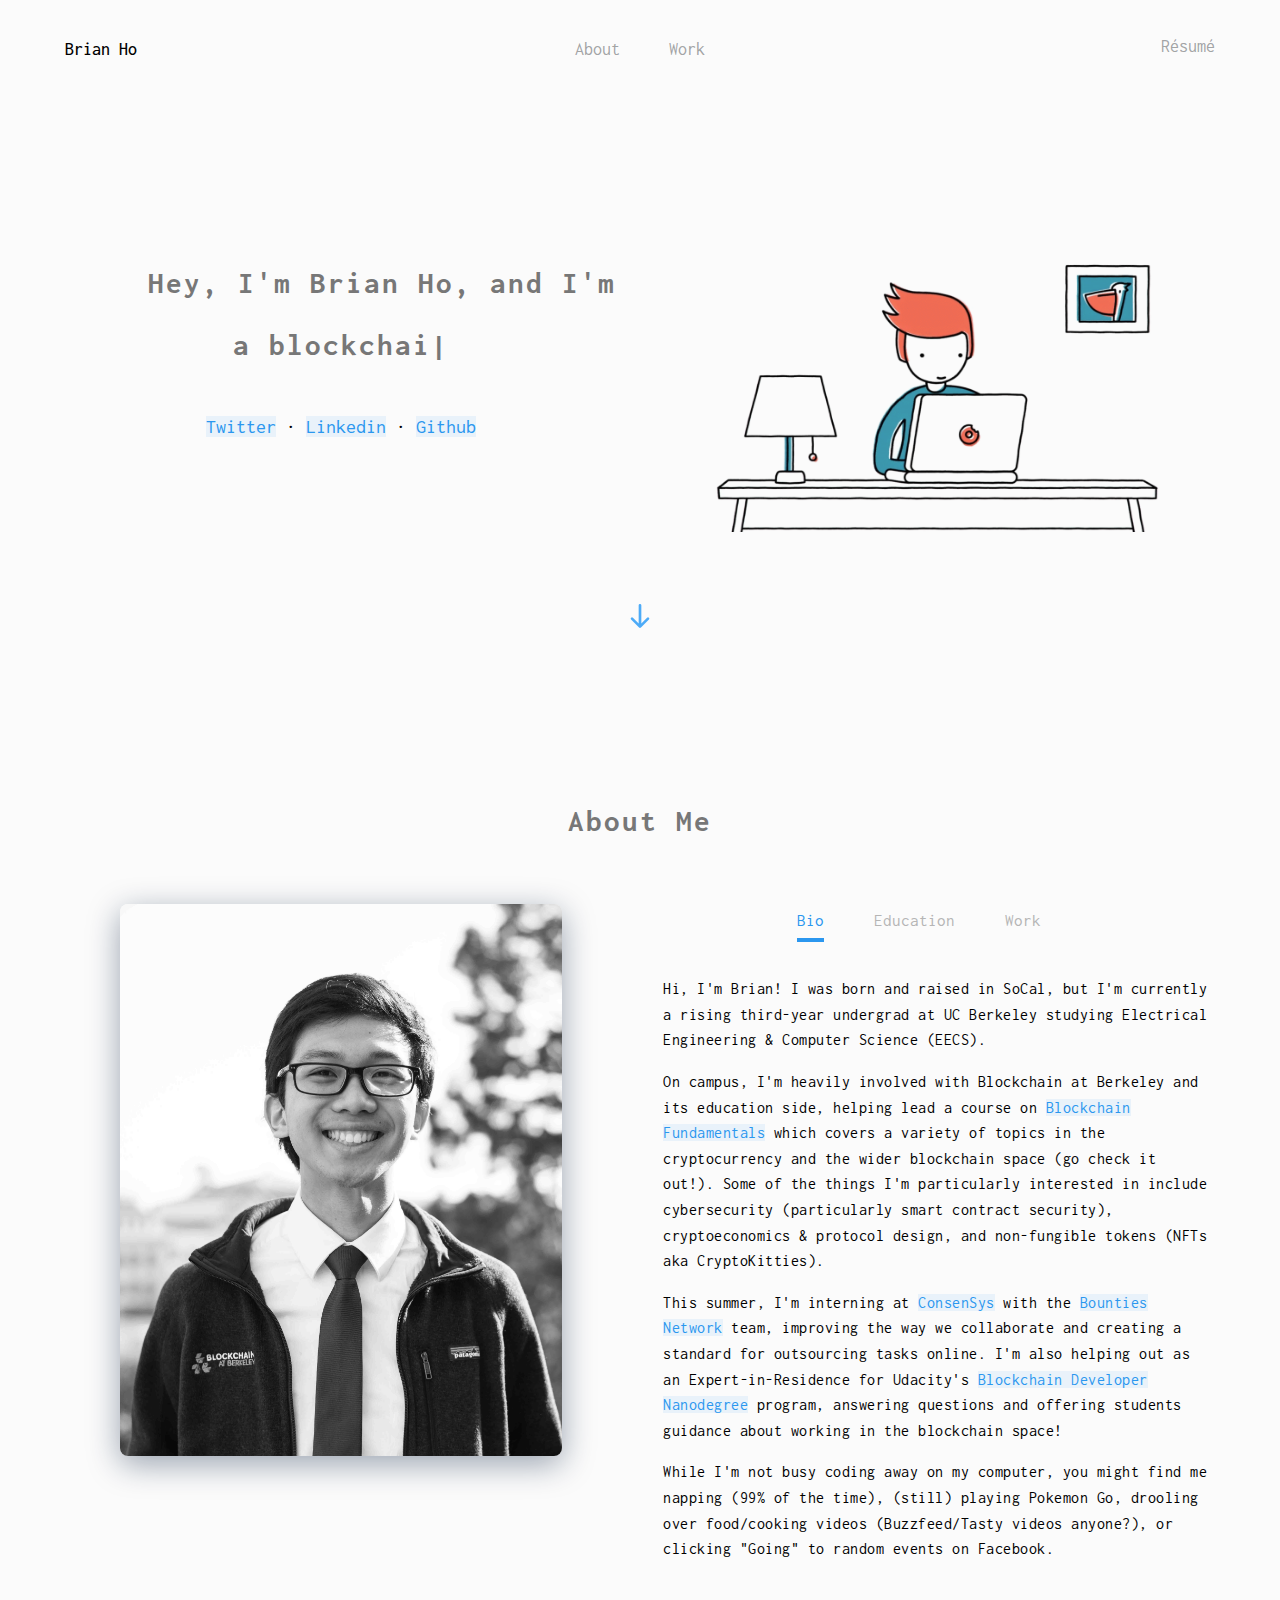
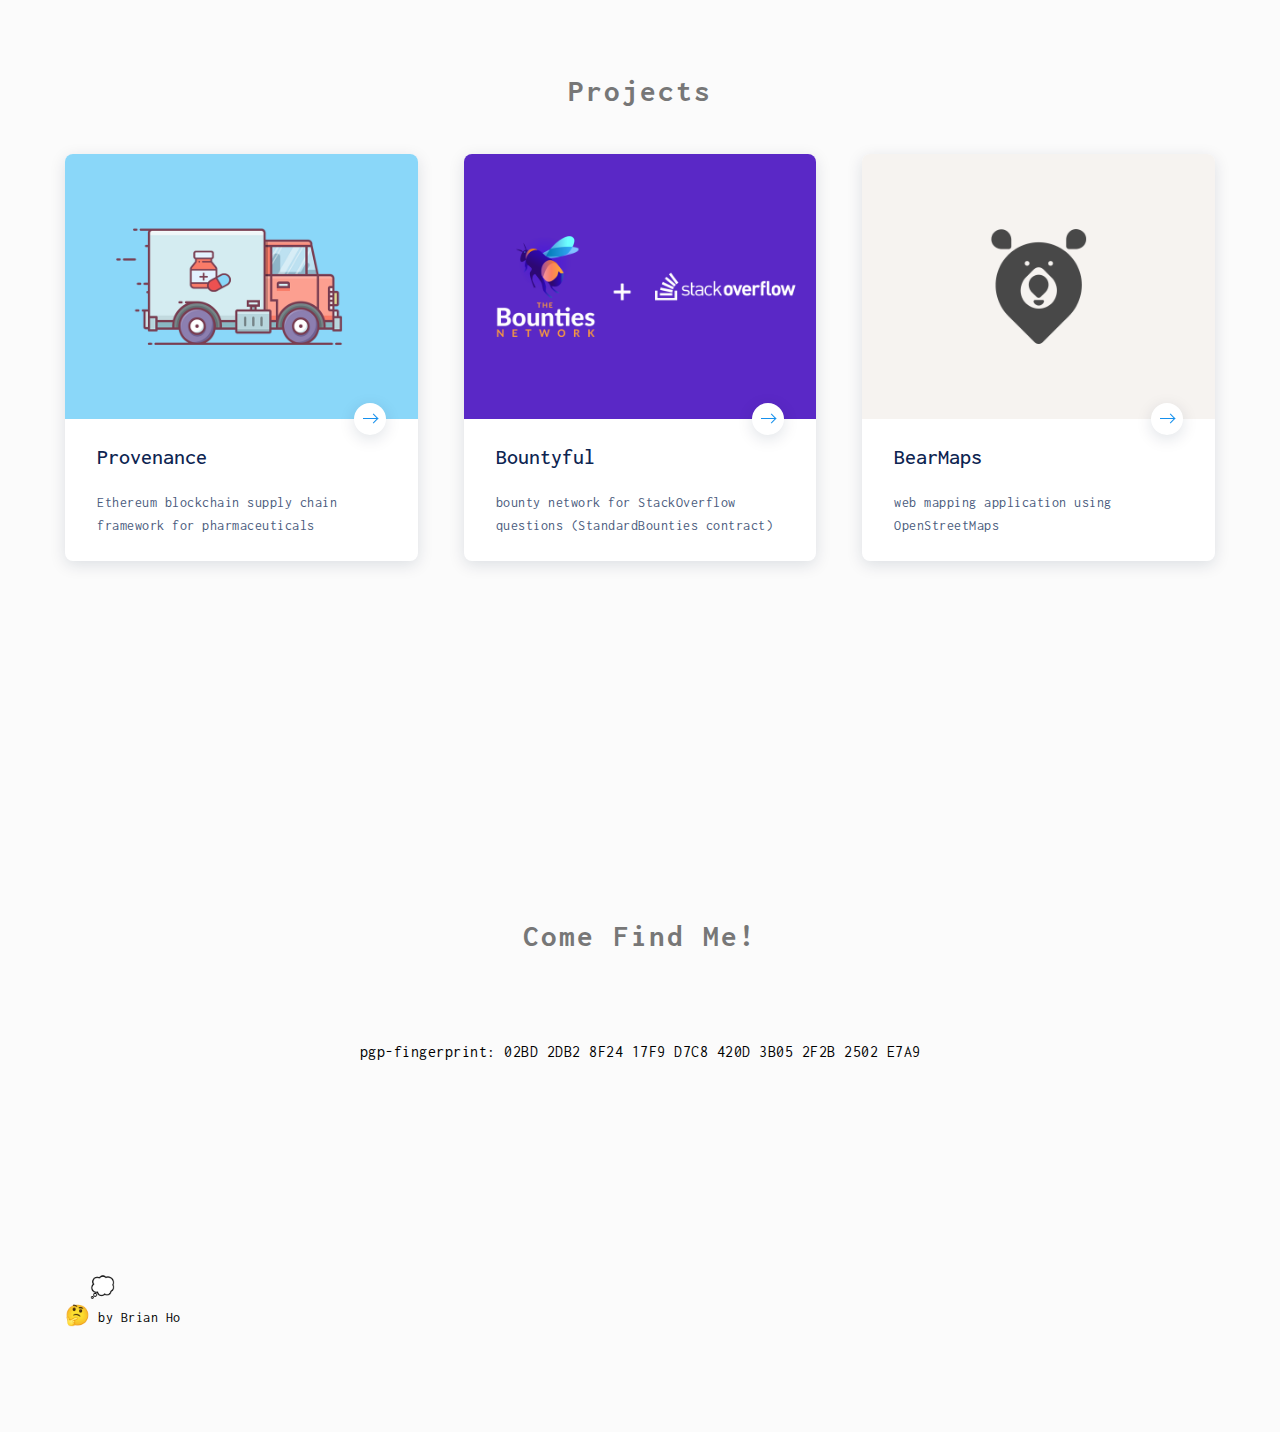
==== commit 38107133: "typo" ====
--- a/index.html
+++ b/index.html
@@ -93,7 +93,7 @@
 					</nav>
 					<div class="about">
 						<p>Hi, I'm Brian! I was born and raised in SoCal, but I'm currently a rising third-year undergrad at UC Berkeley studying Electrical Engineering & Computer Science (EECS).</p>
-						<p>On campus, I'm heavily involved with Blockchain at Berkeley and its education side, helping lead a course on <a href="https://blockchain.berkeley.edu/decal/">Blockchain Fundamentals</a> which covers a variety of topics in the cryptocurrency and the wider blockchain space (go check it out!). Some of things I'm particularly interested in include cybersecurity (particularly smart contract security), cryptoeconomics & protocol design, and non-fungible tokens (NFTs aka CryptoKitties).</p>
+						<p>On campus, I'm heavily involved with Blockchain at Berkeley and its education side, helping lead a course on <a href="https://blockchain.berkeley.edu/decal/">Blockchain Fundamentals</a> which covers a variety of topics in the cryptocurrency and the wider blockchain space (go check it out!). Some of the things I'm particularly interested in include cybersecurity (particularly smart contract security), cryptoeconomics & protocol design, and non-fungible tokens (NFTs aka CryptoKitties).</p>
 						<p>This summer, I'm interning at <a href="https://consensys.net/">ConsenSys</a> with the <a href="https://bounties.network/">Bounties Network</a> team, improving the way we collaborate and creating a standard for outsourcing tasks online. I'm also helping out as an Expert-in-Residence for Udacity's <a href="https://www.udacity.com/course/blockchain-developer-nanodegree--nd1309">Blockchain Developer Nanodegree</a> program, answering questions and offering students guidance about working in the blockchain space!</p>
 						<p>While I'm not busy coding away on my computer, you might find me napping (99% of the time), (still) playing Pokemon Go, drooling over food/cooking videos (Buzzfeed/Tasty videos anyone?), or clicking "Going" to random events on Facebook.</p></div>
 				</div>
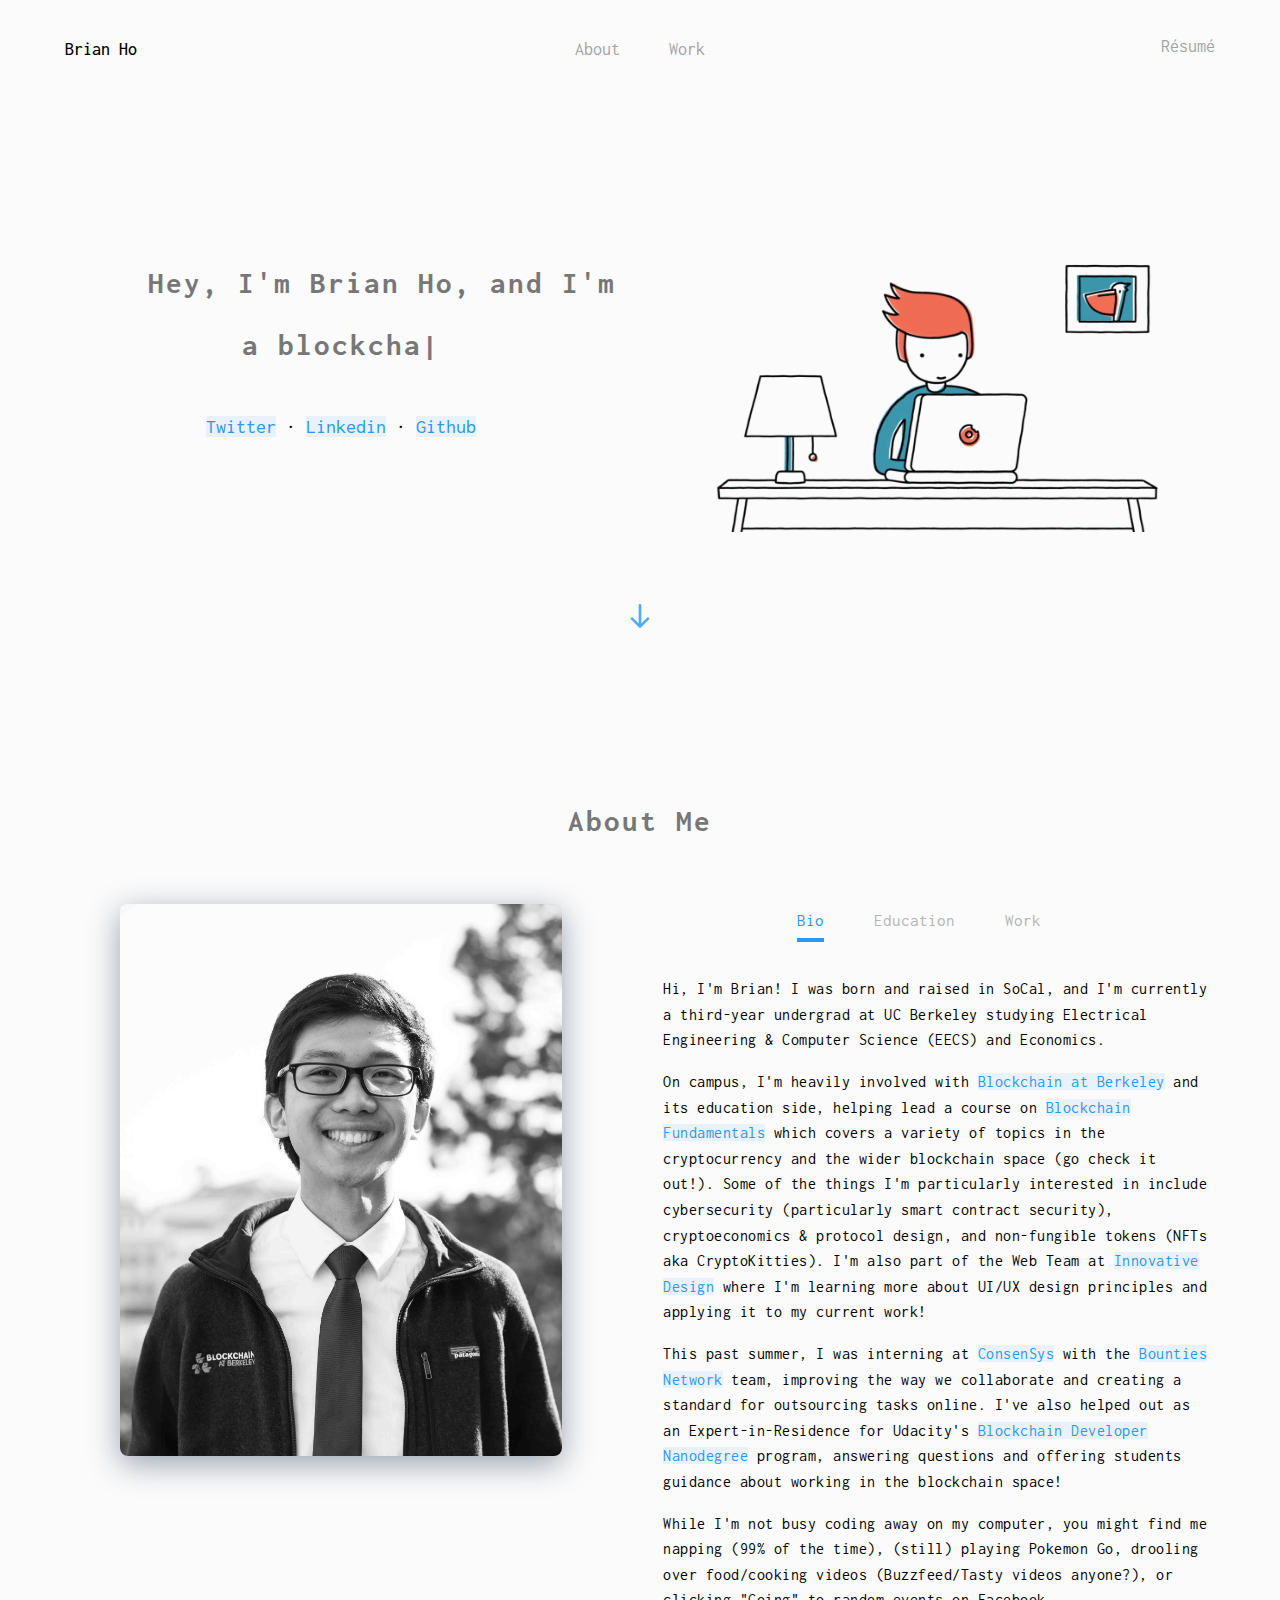
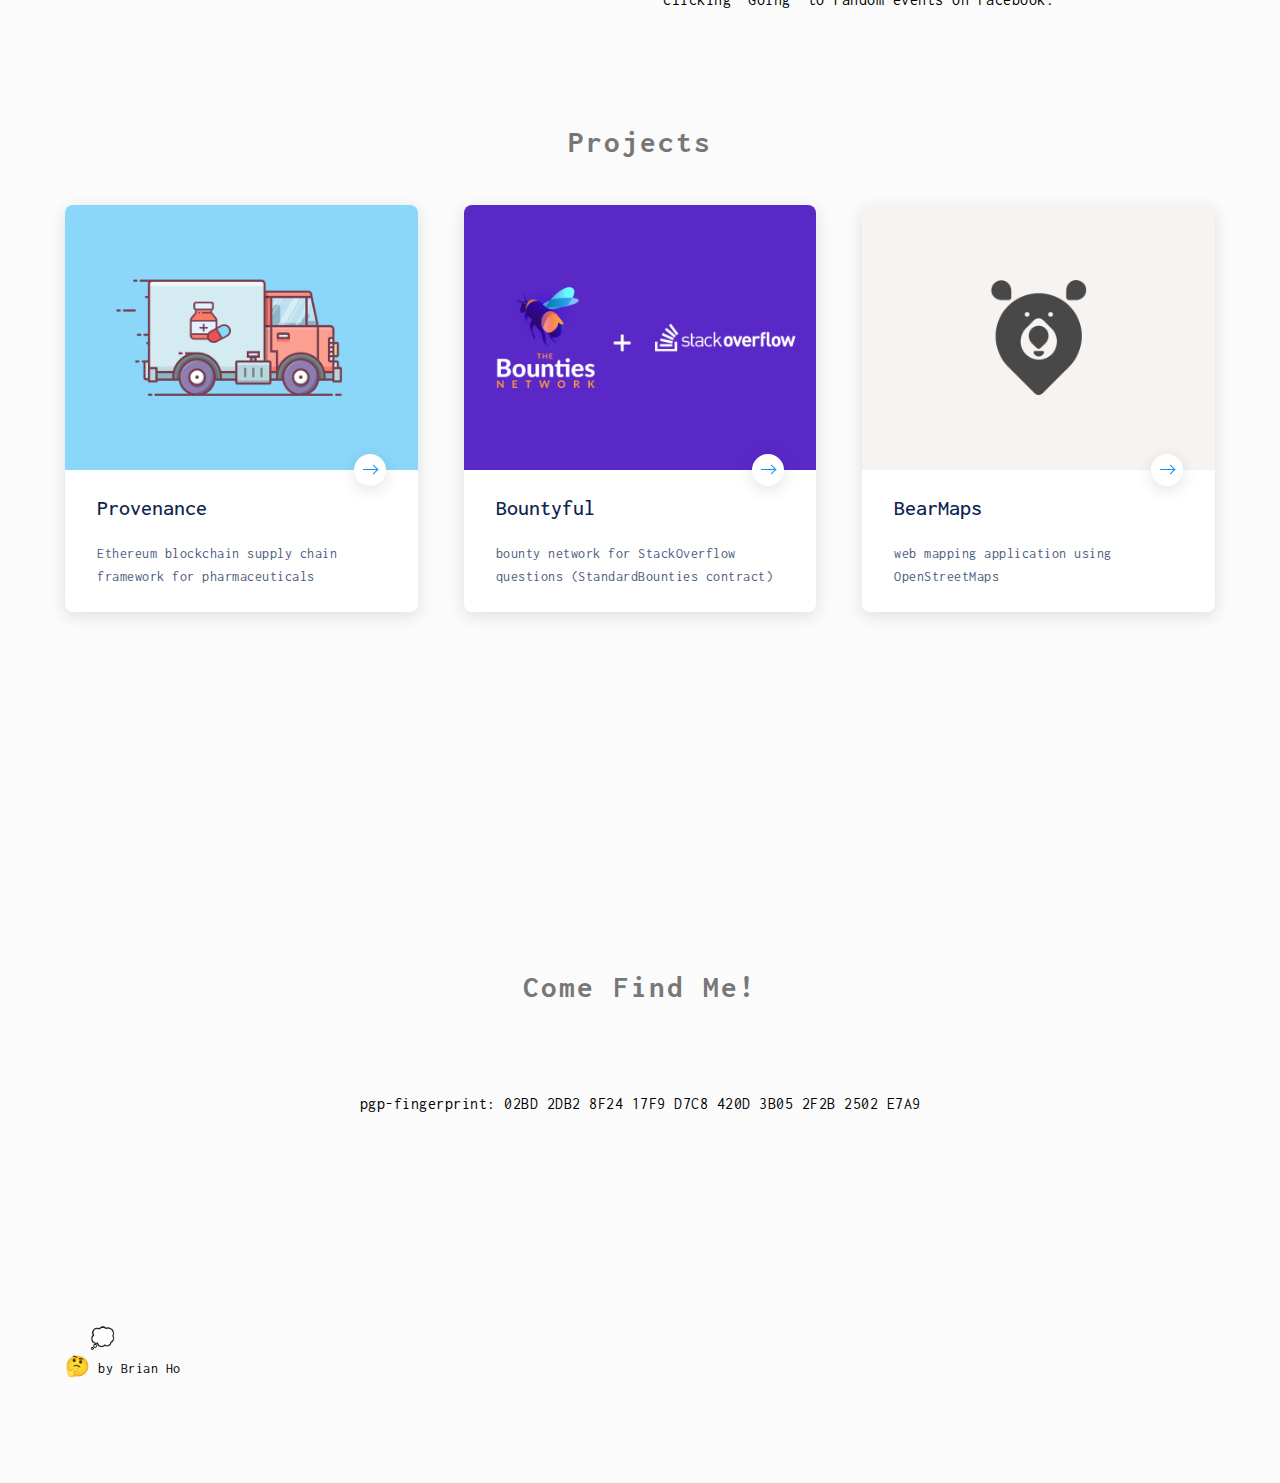
==== commit 52e2e2e3: "update website content" ====
--- a/index.html
+++ b/index.html
@@ -12,7 +12,8 @@
 	<link rel="stylesheet" href="css/animate.css">
 	<link rel="stylesheet" href="css/normalize.css">
 	<link rel="stylesheet" href="css/font-awesome.min.css">
-	<link rel="stylesheet" href="css/styles.min.css">
+	<!-- <link rel="stylesheet" href="css/styles.min.css"> -->
+	<link rel="stylesheet" href="css/main.css">
 	<link rel="stylesheet" href="https://use.fontawesome.com/releases/v5.1.0/css/all.css" integrity="sha384-lKuwvrZot6UHsBSfcMvOkWwlCMgc0TaWr+30HWe3a4ltaBwTZhyTEggF5tJv8tbt" crossorigin="anonymous">
 	<link rel="stylesheet" href="https://fonts.googleapis.com/css?family=Inconsolata:400,700">
 	<link rel="shortcut icon" href="img/🅱️.png">
@@ -92,10 +93,11 @@
 						</ul>
 					</nav>
 					<div class="about">
-						<p>Hi, I'm Brian! I was born and raised in SoCal, but I'm currently a rising third-year undergrad at UC Berkeley studying Electrical Engineering & Computer Science (EECS).</p>
-						<p>On campus, I'm heavily involved with Blockchain at Berkeley and its education side, helping lead a course on <a href="https://blockchain.berkeley.edu/decal/">Blockchain Fundamentals</a> which covers a variety of topics in the cryptocurrency and the wider blockchain space (go check it out!). Some of the things I'm particularly interested in include cybersecurity (particularly smart contract security), cryptoeconomics & protocol design, and non-fungible tokens (NFTs aka CryptoKitties).</p>
-						<p>This summer, I'm interning at <a href="https://consensys.net/">ConsenSys</a> with the <a href="https://bounties.network/">Bounties Network</a> team, improving the way we collaborate and creating a standard for outsourcing tasks online. I'm also helping out as an Expert-in-Residence for Udacity's <a href="https://www.udacity.com/course/blockchain-developer-nanodegree--nd1309">Blockchain Developer Nanodegree</a> program, answering questions and offering students guidance about working in the blockchain space!</p>
-						<p>While I'm not busy coding away on my computer, you might find me napping (99% of the time), (still) playing Pokemon Go, drooling over food/cooking videos (Buzzfeed/Tasty videos anyone?), or clicking "Going" to random events on Facebook.</p></div>
+						<p>Hi, I'm Brian! I was born and raised in SoCal, and I'm currently a third-year undergrad at UC Berkeley studying Electrical Engineering & Computer Science (EECS) and Economics.</p>
+						<p>On campus, I'm heavily involved with <a href="https://blockchain.berkeley.edu/">Blockchain at Berkeley</a> and its education side, helping lead a course on <a href="https://blockchain.berkeley.edu/courses/fall-2018-fundamentals-decal/">Blockchain Fundamentals</a> which covers a variety of topics in the cryptocurrency and the wider blockchain space (go check it out!). Some of the things I'm particularly interested in include cybersecurity (particularly smart contract security), cryptoeconomics & protocol design, and non-fungible tokens (NFTs aka CryptoKitties). I'm also part of the Web Team at <a href="https://innovativedesign.club/">Innovative Design</a> where I'm learning more about UI/UX design principles and applying it to my current work!</p>
+						<p>This past summer, I was interning at <a href="https://consensys.net/">ConsenSys</a> with the <a href="https://bounties.network/">Bounties Network</a> team, improving the way we collaborate and creating a standard for outsourcing tasks online. I've also helped out as an Expert-in-Residence for Udacity's <a href="https://www.udacity.com/course/blockchain-developer-nanodegree--nd1309">Blockchain Developer Nanodegree</a> program, answering questions and offering students guidance about working in the blockchain space!</p>
+						<p>While I'm not busy coding away on my computer, you might find me napping (99% of the time), (still) playing Pokemon Go, drooling over food/cooking videos (Buzzfeed/Tasty videos anyone?), or clicking "Going" to random events on Facebook.</p>
+					</div>
 				</div>
 			</div>
 		</section>
--- a/css/styles.min.css
+++ b/css/styles.min.css
@@ -1 +1 @@
-.group:after,.section{clear:both}nav,nav a{color:#000}.menu__link:focus,.menu__link:hover,button:focus{outline:0}.about img,.o-icon{vertical-align:middle}.container{width:1150px;margin-left:auto;margin-right:auto;position:relative}.container:after{content:" ";display:block;clear:both}@media screen and (max-width:1200px){.container{width:85%;margin-left:auto;margin-right:auto}}@media screen and (max-width:600px){.container{width:88%;margin-left:auto;margin-right:auto}}.section{padding:0;margin:0}.col{display:block;float:left;margin:1% 0 1% 4%}.col:first-child{margin-left:0}.group:after,.group:before{content:"";display:table}nav .logo,nav ul li{display:inline-block}.group{zoom:1}.span_12_of_12{width:100%}.span_11_of_12{width:91.33%}@media screen and (max-width:750px){.col{margin:1% 0}.span_11_of_12{width:100%;margin-bottom:30px}.span_11_of_12:last-child{margin-bottom:0}}.span_10_of_12{width:82.66%}@media screen and (max-width:750px){.span_10_of_12{width:100%;margin-bottom:30px}.span_10_of_12:last-child{margin-bottom:0}}.span_9_of_12{width:74%}@media screen and (max-width:750px){.span_9_of_12{width:100%;margin-bottom:30px}.span_9_of_12:last-child{margin-bottom:0}}.span_8_of_12{width:65.33%}@media screen and (max-width:750px){.span_8_of_12{width:100%;margin-bottom:30px}.span_8_of_12:last-child{margin-bottom:0}}.span_7_of_12{width:56.66%}@media screen and (max-width:750px){.span_7_of_12{width:100%;margin-bottom:30px}.span_7_of_12:last-child{margin-bottom:0}}.span_6_of_12{width:48%}@media screen and (max-width:750px){.span_6_of_12{width:100%;margin-bottom:30px}.span_6_of_12:last-child{margin-bottom:0}}.span_5_of_12{width:39.33%}@media screen and (max-width:750px){.span_5_of_12{width:100%;margin-bottom:30px}.span_5_of_12:last-child{margin-bottom:0}}.span_4_of_12{width:30.66%}@media screen and (max-width:750px){.span_4_of_12{width:100%;margin-bottom:30px}.span_4_of_12:last-child{margin-bottom:0}}.span_3_of_12{width:22%}@media screen and (max-width:750px){.span_3_of_12{width:100%;margin-bottom:30px}.span_3_of_12:last-child{margin-bottom:0}}.span_2_of_12{width:13.33%}@media screen and (max-width:750px){.span_2_of_12{width:100%;margin-bottom:30px}.span_2_of_12:last-child{margin-bottom:0}}.span_1_of_12{width:4.666%}.span_5_of_5{width:100%}@media screen and (max-width:750px){.span_1_of_12{width:100%;margin-bottom:30px}.span_1_of_12:last-child{margin-bottom:0}.span_5_of_5{width:100%;margin-bottom:30px}.span_5_of_5:last-child{margin-bottom:0}}.span_4_of_5{width:79.6%}@media screen and (max-width:750px){.span_4_of_5{width:100%;margin-bottom:30px}.span_4_of_5:last-child{margin-bottom:0}}.span_3_of_5{width:59.2%}@media screen and (max-width:750px){.span_3_of_5{width:100%;margin-bottom:30px}.span_3_of_5:last-child{margin-bottom:0}}.span_2_of_5{width:38.8%}@media screen and (max-width:750px){.span_2_of_5{width:100%;margin-bottom:30px}.span_2_of_5:last-child{margin-bottom:0}}.span_1_of_5{width:18.4%}@media screen and (max-width:750px){.span_1_of_5{width:100%;margin-bottom:30px}.span_1_of_5:last-child{margin-bottom:0}}body,nav ul{margin:0}body{height:100%;background-color:#fbfbfb;font-family:Inconsolata,monospace;padding:0;-moz-osx-font-smoothing:grayscale;-webkit-font-smoothing:antialiased;-moz-font-smoothing:antialiased;-o-font-smoothing:antialiased;font-weight:400}.about a,.header a,.m-home-banner__scroll-button:after,nav ul li a:hover{background-color:rgba(77,171,247,.1)}h1{font-size:31px;color:#777;font-weight:700;text-align:center;line-height:2;letter-spacing:2px}@media screen and (max-width:1010px){h1{font-size:25px}}@media screen and (max-width:560px){h1{font-size:20px}}h2{font-size:20px}p{font-size:16px;letter-spacing:.5px;line-height:1.6}.container.nav{position:absolute;z-index:999999;left:50%;-webkit-transform:translateX(-50%);-ms-transform:translateX(-50%);transform:translateX(-50%)}nav{margin-top:40px;font-size:18px}.emoji,.header h4,.links{font-size:20px}@media screen and (max-width:745px){nav{margin-bottom:150px}}nav .logo{font-weight:500;position:absolute;float:left}nav ul li{margin-left:40px}nav ul li a{color:rgba(138,140,142,.8);-webkit-transition:all .4s ease-in-out;-moz-transition:all .4s ease-in-out;-o-transition:all .4s ease-in-out;transition:all .4s ease-in-out}nav ul li a:hover{color:#2b97ef}nav ul.centernav{text-align:center;margin:0 auto;display:block;padding:0}nav ul.centernav li:first-child{margin-left:0}nav ul.sidenav{float:right;margin-top:-21px}nav ul.sidenav a{color:rgba(138,140,142,.8);-webkit-transition:all .4s ease-in-out;-moz-transition:all .4s ease-in-out;-o-transition:all .4s ease-in-out;transition:all .4s ease-in-out}nav ul.sidenav a:hover{color:#2b97ef}#about{margin-top:150px;padding-bottom:50px}.about{animation-duration:2.5s}.about .role{padding-left:10px;margin-bottom:5px;display:inline-block}.about .date{margin-left:60px;margin-top:-5px}@media screen and (max-width:1010px){.about .role{padding-left:0}.about .date{margin:0}.about .logo{display:none}}.about a,.header a{color:#2b97ef}.about a:hover,.header a:hover{color:#777;background-color:rgba(138,140,142,.1);transition:all .3s ease-in-out}.about .logo,.headshot{border-radius:.5em;transition:all .3s cubic-bezier(.16,.68,.43,.99)}.about .logo{float:left;margin-top:10px;height:50px;width:50px;background-color:#fff;box-shadow:0 .25em 1em rgba(7,29,63,.25)}.about .logo:hover{-webkit-transform:translateY(-.25em);transform:translateY(-.25em);box-shadow:0 .5em 2em rgba(7,29,63,.25)}.clip{display:block;margin:-30px auto 0;width:100%}.headshot{width:80%;box-shadow:0 .5em 2em rgba(7,29,63,.4);display:block;margin:20px auto}.headshot:hover{-webkit-transform:translateY(-1em);transform:translateY(-1em);box-shadow:0 1em 4em rgba(7,29,63,.4)}.first-elem{margin-bottom:0}.last-elem{margin-top:0}.justify{text-align:justify}.header h4,.links,footer .content{text-align:center}.course,.course p{margin:0}.links{margin-top:2em}.links a{margin:0 10px}.typed{white-space:nowrap}.thought{padding-left:25px;margin-bottom:0}.thinking{margin-top:0}.emoji{line-height:0}.header{padding-top:240px;margin-bottom:150px;height:400px}.header h1{width:70%;margin:0 auto;animation-duration:4s;-webkit-animation-delay:.5s}@media screen and (max-width:1200px){.header h1{width:85%}}@media screen and (max-width:836px){.header h1{width:95%}}@media screen and (max-width:745px){.header h1{width:100%}.header h4{font-size:18px}}.header .work-line{-webkit-animation-delay:1s}.header .vertcial-line{margin:50px auto 30px;width:60%;height:40px;position:relative;text-align:center}.header .vertcial-line:after{content:"";position:absolute;z-index:-1;top:0;bottom:0;left:50%;border-left:2px solid #000}.header h4{letter-spacing:1px}footer .icons{font-size:2em}footer .content{padding-bottom:100px}.content a{color:rgba(138,140,142,.8);-webkit-transition:all .4s ease-in-out;-moz-transition:all .4s ease-in-out;-o-transition:all .4s ease-in-out;transition:all .4s ease-in-out}.content a:hover{color:#2b97ef}footer .footer-content{margin-top:150px;margin-bottom:100px}@media screen and (max-width:750px){.header{padding-top:160px}footer .footer-content{margin-top:100px;margin-bottom:80px}}@media screen and (max-width:550px){nav ul.centernav li{opacity:0}footer .footer-content{margin-top:60px;margin-bottom:40px}}footer .bottom-footer{margin-top:80px}@media screen and (max-width:750px){footer .bottom-footer{margin-top:40px}}footer .bottom-footer p{font-size:14px}footer p{line-height:2}footer p.about-text{width:90%}footer h3{text-align:left;font-size:22px;margin-top:0;margin-bottom:30px}footer ul{float:right;margin:0;padding:0}footer ul li{list-style-type:none;display:inline-block;margin-left:40px}footer ul li:first-child{margin-left:0}@media screen and (max-width:750px){footer ul{float:none;padding-bottom:20px}}footer a{color:#000}.menu{line-height:1;margin:0 auto 1em}.menu__list{position:relative;display:-webkit-flex;display:flex;-webkit-flex-wrap:wrap;flex-wrap:wrap;margin:0;padding:0;list-style:none;align-items:center;justify-content:center}.menu__item{display:block;margin:1em 0;font-size:16px}.menu__link{font-size:1.05em;display:block;padding:1em;cursor:pointer;-webkit-user-select:none;-moz-user-select:none;-ms-user-select:none;user-select:none;-webkit-touch-callout:none;-khtml-user-select:none;-webkit-tap-highlight-color:transparent}.menu--prospero .menu__link{position:relative;display:block;margin:0 1.5em;padding:.75em 0;text-align:center;color:#b5b5b5;-webkit-transition:color .3s;transition:color .3s}.o-icon,.o-icon__svg{display:inline-block}.menu--prospero .menu__link:focus,.menu--prospero .menu__link:hover{color:#929292;background-color:transparent}.menu--prospero .menu__item--current .menu__link{color:#2b97ef}.menu--prospero .menu__link::before{content:'';position:absolute;bottom:0;left:0;width:100%;height:4px;background:#2b97ef;-webkit-transform:scale3d(0,1,1);transform:scale3d(0,1,1);-webkit-transition:-webkit-transform .1s;transition:transform .1s}.menu--prospero .menu__item--current .menu__link::before{-webkit-transform:scale3d(1,1,1);transform:scale3d(1,1,1);-webkit-transition-timing-function:cubic-bezier(.4,0,.2,1);transition-timing-function:cubic-bezier(.4,0,.2,1);-webkit-transition-duration:.3s;transition-duration:.3s}button{font:inherit;border:1px solid #212529;color:inherit;line-height:inherit;background:0 0}.o-icon{position:relative;width:1.2rem;height:1.2rem;margin:0 .3rem;top:-.1rem;fill:currentColor}.o-icon__svg{vertical-align:top;width:100%;height:100%}.o-icon:first-child{margin-left:0}.o-icon:last-child{margin-right:0}.o-icon use>svg circle,.o-icon use>svg g,.o-icon use>svg path,.o-icon use>svg rect,body>svg circle,body>svg g,body>svg path,body>svg rect,symbol circle,symbol g,symbol path,symbol rect{fill:currentColor;stroke:none}.o-icon use>svg [d="M0 0h24v24H0z"],body>svg [d="M0 0h24v24H0z"],symbol [d="M0 0h24v24H0z"]{display:none}@-webkit-keyframes scrollButton{0%{-webkit-transform:translateY(0);transform:translateY(0)}to{-webkit-transform:translateY(-20%);transform:translateY(-20%)}}@keyframes scrollButton{0%{-webkit-transform:translateY(0);transform:translateY(0)}to{-webkit-transform:translateY(-20%);transform:translateY(-20%)}}.m-home-banner__scroll-button{margin-top:50px;position:relative;display:block;text-indent:4;bottom:0;left:50%;width:3rem;height:3rem;margin-left:-1.5rem;color:#4dabf7;border:none;padding:.5rem;-webkit-animation:scrollButton 1s infinite alternate cubic-bezier(.175,.885,.32,1.4);animation:scrollButton 1s infinite alternate cubic-bezier(.175,.885,.32,1.4)}.card__image img,.m-home-banner__scroll-button .o-icon{width:100%;height:100%}.m-home-banner__scroll-button:after{content:"";display:block;position:absolute;top:0;left:0;width:100%;height:100%;border-radius:50%;-webkit-transform:scale(0);-ms-transform:scale(0);transform:scale(0);-webkit-transition:-webkit-transform .2s cubic-bezier(.175,.885,.32,1.4);transition:-webkit-transform .2s cubic-bezier(.175,.885,.32,1.4);transition:transform .2s cubic-bezier(.175,.885,.32,1.4);transition:transform .2s cubic-bezier(.175,.885,.32,1.4),-webkit-transform .2s cubic-bezier(.175,.885,.32,1.4)}.card,.card__icon{background-color:#FFF}.m-home-banner__scroll-button:hover:after{-webkit-transform:scale(1);-ms-transform:scale(1);transform:scale(1)}.card{margin-bottom:1.5em;border-radius:.5em;box-shadow:0 .25em 1em rgba(7,29,63,.125);transition:all .3s cubic-bezier(.16,.68,.43,.99)}li:last-child .card{margin-bottom:0}.card__image{margin:0;position:relative;display:flex;overflow:hidden;border-top-left-radius:.5em;border-top-right-radius:.5em}.card__arrow,.card__arrow:after,.card__arrow:before{display:inline-block;vertical-align:middle;box-sizing:initial}.card__image img{transition:-webkit-transform .6s cubic-bezier(.16,.68,.43,.99);transition:transform .6s cubic-bezier(.16,.68,.43,.99);transition:transform .6s cubic-bezier(.16,.68,.43,.99),-webkit-transform .6s cubic-bezier(.16,.68,.43,.99)}.card__text{position:relative;padding:1em 1.5em 1.25em}@media only screen and (min-width:40.0625em){.card{margin-bottom:0}.card__text{padding:1.25em 1.5em}.card__title{min-height:3.4375rem}}@media only screen and (min-width:75.0625em){.card:hover{-webkit-transform:translateY(-.5em);transform:translateY(-.5em);box-shadow:0 .5em 2em rgba(7,29,63,.125)}.card:hover .card__image img{-webkit-transform:scale(1.125);transform:scale(1.125)}.card__text{padding:1.5em 2em}}.card__icon{position:absolute;overflow:hidden;top:-1em;right:2em;width:2em;height:2em;border-radius:50%;box-shadow:0 .25em 1em rgba(7,29,63,.125)}.card__arrow{margin-top:.35em;margin-left:.125em}.card:hover .card__arrow{-webkit-animation:arrowLoop 450ms;animation:arrowLoop 450ms}@-webkit-keyframes arrowLoop{0%,100%{-webkit-transform:translateX(0);transform:translateX(0);opacity:1}49%{-webkit-transform:translateX(1em);transform:translateX(1em);opacity:0}50%{-webkit-transform:translateX(-1em);transform:translateX(-1em);opacity:0}}@keyframes arrowLoop{0%,100%{-webkit-transform:translateX(0);transform:translateX(0);opacity:1}49%{-webkit-transform:translateX(1em);transform:translateX(1em);opacity:0}50%{-webkit-transform:translateX(-1em);transform:translateX(-1em);opacity:0}}.card__arrow:after,.card__arrow:before{content:"";position:relative}.card__arrow:before{right:-7px;width:14px;height:1px;background-color:#1690ed}.card__arrow:after{width:6px;height:6px;background-color:transparent;border-top:1px solid #1690ed;border-right:1px solid #1690ed;-webkit-transform:rotate(45deg);transform:rotate(45deg)}.card__title{margin-top:0;color:#0D2451;font-size:1.375rem;font-weight:500;line-height:1.25}@media only screen and (min-width:60.0625em){.card__title{min-height:initial}}.card__description{margin-bottom:0;color:#4A5B7D;font-size:.875rem;font-weight:400}+.group:after,.section{clear:both}nav,nav a{color:#000}.menu__link:focus,.menu__link:hover,button:focus{outline:0}.about img,.o-icon{vertical-align:middle}.container{width:1150px;margin-left:auto;margin-right:auto;position:relative}.container:after{content:" ";display:block;clear:both}@media screen and (max-width:1200px){.container{width:85%;margin-left:auto;margin-right:auto}}@media screen and (max-width:600px){.container{width:88%;margin-left:auto;margin-right:auto}}.section{padding:0;margin:0}.col{display:block;float:left;margin:1% 0 1% 4%}.col:first-child{margin-left:0}.group:after,.group:before{content:"";display:table}nav .logo,nav ul li{display:inline-block}.group{zoom:1}.span_12_of_12{width:100%}.span_11_of_12{width:91.33%}@media screen and (max-width:750px){.col{margin:1% 0}.span_11_of_12{width:100%;margin-bottom:30px}.span_11_of_12:last-child{margin-bottom:0}}.span_10_of_12{width:82.66%}@media screen and (max-width:750px){.span_10_of_12{width:100%;margin-bottom:30px}.span_10_of_12:last-child{margin-bottom:0}}.span_9_of_12{width:74%}@media screen and (max-width:750px){.span_9_of_12{width:100%;margin-bottom:30px}.span_9_of_12:last-child{margin-bottom:0}}.span_8_of_12{width:65.33%}@media screen and (max-width:750px){.span_8_of_12{width:100%;margin-bottom:30px}.span_8_of_12:last-child{margin-bottom:0}}.span_7_of_12{width:56.66%}@media screen and (max-width:750px){.span_7_of_12{width:100%;margin-bottom:30px}.span_7_of_12:last-child{margin-bottom:0}}.span_6_of_12{width:48%}@media screen and (max-width:750px){.span_6_of_12{width:100%;margin-bottom:30px}.span_6_of_12:last-child{margin-bottom:0}}.span_5_of_12{width:39.33%}@media screen and (max-width:750px){.span_5_of_12{width:100%;margin-bottom:30px}.span_5_of_12:last-child{margin-bottom:0}}.span_4_of_12{width:30.66%}@media screen and (max-width:750px){.span_4_of_12{width:100%;margin-bottom:30px}.span_4_of_12:last-child{margin-bottom:0}}.span_3_of_12{width:22%}@media screen and (max-width:750px){.span_3_of_12{width:100%;margin-bottom:30px}.span_3_of_12:last-child{margin-bottom:0}}.span_2_of_12{width:13.33%}@media screen and (max-width:750px){.span_2_of_12{width:100%;margin-bottom:30px}.span_2_of_12:last-child{margin-bottom:0}}.span_1_of_12{width:4.666%}.span_5_of_5{width:100%}@media screen and (max-width:750px){.span_1_of_12{width:100%;margin-bottom:30px}.span_1_of_12:last-child{margin-bottom:0}.span_5_of_5{width:100%;margin-bottom:30px}.span_5_of_5:last-child{margin-bottom:0}}.span_4_of_5{width:79.6%}@media screen and (max-width:750px){.span_4_of_5{width:100%;margin-bottom:30px}.span_4_of_5:last-child{margin-bottom:0}}.span_3_of_5{width:59.2%}@media screen and (max-width:750px){.span_3_of_5{width:100%;margin-bottom:30px}.span_3_of_5:last-child{margin-bottom:0}}.span_2_of_5{width:38.8%}@media screen and (max-width:750px){.span_2_of_5{width:100%;margin-bottom:30px}.span_2_of_5:last-child{margin-bottom:0}}.span_1_of_5{width:18.4%}@media screen and (max-width:750px){.span_1_of_5{width:100%;margin-bottom:30px}.span_1_of_5:last-child{margin-bottom:0}}body,nav ul{margin:0}body{height:100%;background-color:#fbfbfb;font-family:Inconsolata,monospace;padding:0;-moz-osx-font-smoothing:grayscale;-webkit-font-smoothing:antialiased;-moz-font-smoothing:antialiased;-o-font-smoothing:antialiased;font-weight:400}.about a,.header a,.m-home-banner__scroll-button:after,nav ul li a:hover{background-color:rgba(77,171,247,.1)}h1{font-size:31px;color:#777;font-weight:700;text-align:center;line-height:2;letter-spacing:2px}@media screen and (max-width:1010px){h1{font-size:25px}}@media screen and (max-width:560px){h1{font-size:20px}}h2{font-size:20px}p{font-size:16px;letter-spacing:.5px;line-height:1.6}.container.nav{position:absolute;z-index:999999;left:50%;-webkit-transform:translateX(-50%);-ms-transform:translateX(-50%);transform:translateX(-50%)}nav{margin-top:40px;font-size:18px}.emoji,.header h4,.links{font-size:20px}@media screen and (max-width:745px){nav{margin-bottom:150px}}nav .logo{font-weight:500;position:absolute;float:left}nav ul li{margin-left:40px}nav ul li a{color:rgba(138,140,142,.8);-webkit-transition:all .4s ease-in-out;-moz-transition:all .4s ease-in-out;-o-transition:all .4s ease-in-out;transition:all .4s ease-in-out}nav ul li a:hover{color:#2b97ef}nav ul.centernav{text-align:center;margin:0 auto;display:block;padding:0}nav ul.centernav li:first-child{margin-left:0}nav ul.sidenav{float:right;margin-top:-21px}nav ul.sidenav a{color:rgba(138,140,142,.8);-webkit-transition:all .4s ease-in-out;-moz-transition:all .4s ease-in-out;-o-transition:all .4s ease-in-out;transition:all .4s ease-in-out}nav ul.sidenav a:hover{color:#2b97ef}#about{margin-top:150px;padding-bottom:50px}.about{animation-duration:2.5s}.about .role{padding-left:10px;margin-bottom:5px;display:inline-block}.about .date{margin-left:60px;margin-top:-5px}@media screen and (max-width:1010px){.about .role{padding-left:0}.about .date{margin:0}.about .logo{display:none}}.about a,.header a{color:#2b97ef}.about a:hover,.header a:hover{color:#777;background-color:rgba(138,140,142,.1);transition:all .3s ease-in-out}.about .logo,.headshot{border-radius:.5em;transition:all .3s cubic-bezier(.16,.68,.43,.99)}.about .logo{float:left;margin-top:10px;height:50px;width:50px;background-color:#fff;box-shadow:0 .25em 1em rgba(7,29,63,.25)}.about .logo:hover{-webkit-transform:translateY(-.25em);transform:translateY(-.25em);box-shadow:0 .5em 2em rgba(7,29,63,.25)}.about .consensys{background-color:#2c56dd;}.about .udacity{background-color:#02b3e4;}.about .bab{background-color:#3d3d3d;}.clip{display:block;margin:-30px auto 0;width:100%}.headshot{width:80%;box-shadow:0 .5em 2em rgba(7,29,63,.4);display:block;margin:20px auto}.headshot:hover{-webkit-transform:translateY(-1em);transform:translateY(-1em);box-shadow:0 1em 4em rgba(7,29,63,.4)}.first-elem{margin-bottom:0}.last-elem{margin-top:0}.justify{text-align:justify}.header h4,.links,footer .content{text-align:center}.course,.course p{margin:0}.links{margin-top:2em}.links a{margin:0 10px}.typed{white-space:nowrap}.thought{padding-left:25px;margin-bottom:0}.thinking{margin-top:0}.emoji{line-height:0}.header{padding-top:240px;margin-bottom:150px;height:400px}.header h1{width:70%;margin:0 auto;animation-duration:4s;-webkit-animation-delay:.5s}@media screen and (max-width:1200px){.header h1{width:85%}}@media screen and (max-width:836px){.header h1{width:95%}}@media screen and (max-width:745px){.header h1{width:100%}.header h4{font-size:18px}}.header .work-line{-webkit-animation-delay:1s}.header .vertcial-line{margin:50px auto 30px;width:60%;height:40px;position:relative;text-align:center}.header .vertcial-line:after{content:"";position:absolute;z-index:-1;top:0;bottom:0;left:50%;border-left:2px solid #000}.header h4{letter-spacing:1px}footer .icons{font-size:2em}footer .content{padding-bottom:100px}.content a{color:rgba(138,140,142,.8);-webkit-transition:all .4s ease-in-out;-moz-transition:all .4s ease-in-out;-o-transition:all .4s ease-in-out;transition:all .4s ease-in-out}.content a:hover{color:#2b97ef}footer .footer-content{margin-top:150px;margin-bottom:100px}@media screen and (max-width:750px){.header{padding-top:160px}footer .footer-content{margin-top:100px;margin-bottom:80px}}@media screen and (max-width:550px){nav ul.centernav li{opacity:0}footer .footer-content{margin-top:60px;margin-bottom:40px}}footer .bottom-footer{margin-top:80px}@media screen and (max-width:750px){footer .bottom-footer{margin-top:40px}}footer .bottom-footer p{font-size:14px}footer p{line-height:2}footer p.about-text{width:90%}footer h3{text-align:left;font-size:22px;margin-top:0;margin-bottom:30px}footer ul{float:right;margin:0;padding:0}footer ul li{list-style-type:none;display:inline-block;margin-left:40px}footer ul li:first-child{margin-left:0}@media screen and (max-width:750px){footer ul{float:none;padding-bottom:20px}}footer a{color:#000}.menu{line-height:1;margin:0 auto 1em}.menu__list{position:relative;display:-webkit-flex;display:flex;-webkit-flex-wrap:wrap;flex-wrap:wrap;margin:0;padding:0;list-style:none;align-items:center;justify-content:center}.menu__item{display:block;margin:1em 0;font-size:16px}.menu__link{font-size:1.05em;display:block;padding:1em;cursor:pointer;-webkit-user-select:none;-moz-user-select:none;-ms-user-select:none;user-select:none;-webkit-touch-callout:none;-khtml-user-select:none;-webkit-tap-highlight-color:transparent}.menu--prospero .menu__link{position:relative;display:block;margin:0 1.5em;padding:.75em 0;text-align:center;color:#b5b5b5;-webkit-transition:color .3s;transition:color .3s}.o-icon,.o-icon__svg{display:inline-block}.menu--prospero .menu__link:focus,.menu--prospero .menu__link:hover{color:#929292;background-color:transparent}.menu--prospero .menu__item--current .menu__link{color:#2b97ef}.menu--prospero .menu__link::before{content:'';position:absolute;bottom:0;left:0;width:100%;height:4px;background:#2b97ef;-webkit-transform:scale3d(0,1,1);transform:scale3d(0,1,1);-webkit-transition:-webkit-transform .1s;transition:transform .1s}.menu--prospero .menu__item--current .menu__link::before{-webkit-transform:scale3d(1,1,1);transform:scale3d(1,1,1);-webkit-transition-timing-function:cubic-bezier(.4,0,.2,1);transition-timing-function:cubic-bezier(.4,0,.2,1);-webkit-transition-duration:.3s;transition-duration:.3s}button{font:inherit;border:1px solid #212529;color:inherit;line-height:inherit;background:0 0}.o-icon{position:relative;width:1.2rem;height:1.2rem;margin:0 .3rem;top:-.1rem;fill:currentColor}.o-icon__svg{vertical-align:top;width:100%;height:100%}.o-icon:first-child{margin-left:0}.o-icon:last-child{margin-right:0}.o-icon use>svg circle,.o-icon use>svg g,.o-icon use>svg path,.o-icon use>svg rect,body>svg circle,body>svg g,body>svg path,body>svg rect,symbol circle,symbol g,symbol path,symbol rect{fill:currentColor;stroke:none}.o-icon use>svg [d="M0 0h24v24H0z"],body>svg [d="M0 0h24v24H0z"],symbol [d="M0 0h24v24H0z"]{display:none}@-webkit-keyframes scrollButton{0%{-webkit-transform:translateY(0);transform:translateY(0)}to{-webkit-transform:translateY(-20%);transform:translateY(-20%)}}@keyframes scrollButton{0%{-webkit-transform:translateY(0);transform:translateY(0)}to{-webkit-transform:translateY(-20%);transform:translateY(-20%)}}.m-home-banner__scroll-button{margin-top:50px;position:relative;display:block;text-indent:4;bottom:0;left:50%;width:3rem;height:3rem;margin-left:-1.5rem;color:#4dabf7;border:none;padding:.5rem;-webkit-animation:scrollButton 1s infinite alternate cubic-bezier(.175,.885,.32,1.4);animation:scrollButton 1s infinite alternate cubic-bezier(.175,.885,.32,1.4)}.card__image img,.m-home-banner__scroll-button .o-icon{width:100%;height:100%}.m-home-banner__scroll-button:after{content:"";display:block;position:absolute;top:0;left:0;width:100%;height:100%;border-radius:50%;-webkit-transform:scale(0);-ms-transform:scale(0);transform:scale(0);-webkit-transition:-webkit-transform .2s cubic-bezier(.175,.885,.32,1.4);transition:-webkit-transform .2s cubic-bezier(.175,.885,.32,1.4);transition:transform .2s cubic-bezier(.175,.885,.32,1.4);transition:transform .2s cubic-bezier(.175,.885,.32,1.4),-webkit-transform .2s cubic-bezier(.175,.885,.32,1.4)}.card,.card__icon{background-color:#FFF}.m-home-banner__scroll-button:hover:after{-webkit-transform:scale(1);-ms-transform:scale(1);transform:scale(1)}.card{margin-bottom:1.5em;border-radius:.5em;box-shadow:0 .25em 1em rgba(7,29,63,.125);transition:all .3s cubic-bezier(.16,.68,.43,.99)}li:last-child .card{margin-bottom:0}.card__image{margin:0;position:relative;display:flex;overflow:hidden;border-top-left-radius:.5em;border-top-right-radius:.5em}.card__arrow,.card__arrow:after,.card__arrow:before{display:inline-block;vertical-align:middle;box-sizing:initial}.card__image img{transition:-webkit-transform .6s cubic-bezier(.16,.68,.43,.99);transition:transform .6s cubic-bezier(.16,.68,.43,.99);transition:transform .6s cubic-bezier(.16,.68,.43,.99),-webkit-transform .6s cubic-bezier(.16,.68,.43,.99)}.card__text{position:relative;padding:1em 1.5em 1.25em}@media only screen and (min-width:40.0625em){.card{margin-bottom:0}.card__text{padding:1.25em 1.5em}.card__title{min-height:3.4375rem}}@media only screen and (min-width:75.0625em){.card:hover{-webkit-transform:translateY(-.5em);transform:translateY(-.5em);box-shadow:0 .5em 2em rgba(7,29,63,.125)}.card:hover .card__image img{-webkit-transform:scale(1.125);transform:scale(1.125)}.card__text{padding:1.5em 2em}}.card__icon{position:absolute;overflow:hidden;top:-1em;right:2em;width:2em;height:2em;border-radius:50%;box-shadow:0 .25em 1em rgba(7,29,63,.125)}.card__arrow{margin-top:.35em;margin-left:.125em}.card:hover .card__arrow{-webkit-animation:arrowLoop 450ms;animation:arrowLoop 450ms}@-webkit-keyframes arrowLoop{0%,100%{-webkit-transform:translateX(0);transform:translateX(0);opacity:1}49%{-webkit-transform:translateX(1em);transform:translateX(1em);opacity:0}50%{-webkit-transform:translateX(-1em);transform:translateX(-1em);opacity:0}}@keyframes arrowLoop{0%,100%{-webkit-transform:translateX(0);transform:translateX(0);opacity:1}49%{-webkit-transform:translateX(1em);transform:translateX(1em);opacity:0}50%{-webkit-transform:translateX(-1em);transform:translateX(-1em);opacity:0}}.card__arrow:after,.card__arrow:before{content:"";position:relative}.card__arrow:before{right:-7px;width:14px;height:1px;background-color:#1690ed}.card__arrow:after{width:6px;height:6px;background-color:transparent;border-top:1px solid #1690ed;border-right:1px solid #1690ed;-webkit-transform:rotate(45deg);transform:rotate(45deg)}.card__title{margin-top:0;color:#0D2451;font-size:1.375rem;font-weight:500;line-height:1.25}@media only screen and (min-width:60.0625em){.card__title{min-height:initial}}.card__description{margin-bottom:0;color:#4A5B7D;font-size:.875rem;font-weight:400}--- a/css/main.css
+++ b/css/main.css
@@ -0,0 +1,916 @@
+/* Grid Elements */
+.span_12_of_12 {
+	width: 100%;
+}
+
+.span_11_of_12 {
+	width: 91.33%;
+}
+
+@media screen and (max-width: 750px) {
+	.span_11_of_12 {
+		width: 100%;
+		margin-bottom: 30px;
+	}
+	.span_11_of_12:last-child {
+		margin-bottom: 0px;
+	}
+}
+
+.span_10_of_12 {
+	width: 82.66%;
+}
+
+@media screen and (max-width: 750px) {
+	.span_10_of_12 {
+		width: 100%;
+		margin-bottom: 30px;
+	}
+	.span_10_of_12:last-child {
+		margin-bottom: 0px;
+	}
+}
+
+.span_9_of_12 {
+	width: 74%;
+}
+
+@media screen and (max-width: 750px) {
+	.span_9_of_12 {
+		width: 100%;
+		margin-bottom: 30px;
+	}
+	.span_9_of_12:last-child {
+		margin-bottom: 0px;
+	}
+}
+
+.span_8_of_12 {
+	width:65.33%;
+}
+
+@media screen and (max-width: 750px) {
+	.span_8_of_12 {
+		width: 100%;
+		margin-bottom: 30px;
+	}
+	.span_8_of_12:last-child {
+		margin-bottom: 0px;
+	}
+}
+
+.span_7_of_12 {
+	width: 56.66%;
+}
+
+@media screen and (max-width: 750px) {
+	.span_7_of_12 {
+		width: 100%;
+		margin-bottom: 30px;
+	}
+	.span_7_of_12:last-child {
+		margin-bottom: 0px;
+	}
+}
+
+.span_6_of_12 {
+	width: 48%;
+}
+
+@media screen and (max-width: 750px) {
+	.span_6_of_12 {
+		width: 100%;
+		margin-bottom: 30px;
+	}
+	.span_6_of_12:last-child {
+		margin-bottom: 0px;
+	}
+}
+
+.span_5_of_12 {
+	width: 39.33%;
+}	
+
+@media screen and (max-width: 750px) {
+	.span_5_of_12 {
+		width: 100%;
+		margin-bottom: 30px;		
+	}
+	.span_5_of_12:last-child {
+		margin-bottom: 0px;
+	}
+}
+.span_4_of_12 {
+	width: 30.66%;
+}
+
+@media screen and (max-width: 750px) {
+	.span_4_of_12 {
+		width: 100%;
+		margin-bottom: 30px;
+	}
+	.span_4_of_12:last-child {
+		margin-bottom: 0px;
+	}
+}
+
+.span_3_of_12 {
+	width: 22%;
+}
+
+@media screen and (max-width: 750px) {
+	.span_3_of_12 {
+		width: 100%;
+		margin-bottom: 30px;
+	}
+	.span_3_of_12:last-child {
+		margin-bottom: 0px;
+	}
+}
+
+.span_2_of_12 {
+	width: 13.33%;
+}
+
+@media screen and (max-width: 750px) {
+	.span_2_of_12 {
+		width: 100%;
+		margin-bottom: 30px;
+	}
+	.span_2_of_12:last-child {
+		margin-bottom: 0px;
+	}
+}
+
+.span_1_of_12 {
+	width: 4.666%;
+}
+
+@media screen and (max-width: 750px) {
+	.span_1_of_12 {
+		width: 100%;
+		margin-bottom: 30px;
+	}
+	.span_1_of_12:last-child {
+		margin-bottom: 0px;
+	}
+}
+
+.span_5_of_5 {
+	width: 100%;
+}
+
+@media screen and (max-width: 750px) {
+	.span_5_of_5 {
+		width: 100%;
+		margin-bottom: 30px;
+	}
+	.span_5_of_5:last-child {
+		margin-bottom: 0px;
+	}
+}
+
+.span_4_of_5 {
+	width: 79.6%;
+}
+
+@media screen and (max-width: 750px) {
+	.span_4_of_5 {
+		width: 100%;
+		margin-bottom: 30px;
+	}
+	.span_4_of_5:last-child {
+		margin-bottom: 0px;
+	}
+}
+
+.span_3_of_5 {
+	width: 59.2%;
+}
+
+@media screen and (max-width: 750px) {
+	.span_3_of_5 {
+		width: 100%;
+		margin-bottom: 30px;
+	}
+	.span_3_of_5:last-child {
+		margin-bottom: 0px;
+	}
+}
+
+.span_2_of_5 {
+	width: 38.8%;
+}
+
+@media screen and (max-width: 750px) {
+	.span_2_of_5 {
+		width: 100%;
+		margin-bottom: 30px;
+	}
+	.span_2_of_5:last-child {
+		margin-bottom: 0px;
+	}
+}
+
+.span_1_of_5 {
+	width: 18.4%;
+}
+
+@media screen and (max-width: 750px) {
+	.span_1_of_5 {
+		width: 100%;
+		margin-bottom: 30px;
+	}
+
+	.span_1_of_5:last-child {
+		margin-bottom: 0px;
+	}
+}
+
+.container {
+	width: 1150px;
+	margin-left: auto;
+	margin-right: auto;
+	position: relative;
+}
+
+.container:after {
+	content: " ";
+	display: block;
+	clear: both;
+} 
+
+@media screen and (max-width: 1200px) {
+	.container {
+		width: 85%;
+		margin-left: auto;
+		margin-right: auto;
+	}
+}
+
+@media screen and (max-width: 600px) {
+	.container {
+		width: 88%;
+		margin-left: auto;
+		margin-right: auto;
+	}
+}
+
+.container.nav {
+	position: absolute;
+	z-index: 999999;
+	left: 50%;
+	-webkit-transform: translateX(-50%);
+	-ms-transform: translateX(-50%);
+	transform: translateX(-50%)
+}
+
+.section {
+	clear: both;
+	padding: 0px;
+	margin: 0px;
+}
+
+.col {
+	display: block;
+	float: left;
+	margin: 1% 0 1% 4%;
+}
+
+.col:first-child {
+	margin-left: 0;
+}
+
+@media screen and (max-width: 750px) {
+	.col {
+		margin: 1% 0 1% 0%;
+	}
+}
+
+.group:before,.group:after {
+	content: "";
+	display: table;
+}
+
+.group:after {
+	clear: both;
+}
+
+.group {
+	zoom: 1;
+}
+
+/* HTML Elements */
+body {
+	height: 100%;
+	background-color: #fbfbfb;
+	/*font-family:'Work Sans',sans-serif;*/
+	font-family: 'Inconsolata', monospace;
+	margin: 0;
+	padding: 0;
+	-moz-osx-font-smoothing: grayscale;
+	-webkit-font-smoothing: antialiased;
+	-moz-font-smoothing: antialiased;
+	-o-font-smoothing: antialiased;
+	font-weight: 400;
+}
+
+h1 {
+	font-size: 31px;
+	color: #777777;
+	font-weight: 700;
+	text-align: center;
+	line-height: 2;
+	letter-spacing: 2px;
+}
+
+@media screen and (max-width: 1010px) {
+	h1 {
+		font-size: 25px;
+	}
+}
+
+@media screen and (max-width: 560px) {
+	h1 {
+		font-size: 20px;
+	}
+}
+
+h2 {
+	font-size: 20px
+}
+
+p {
+	font-size: 16px;
+	letter-spacing: 0.5px;
+	line-height: 1.6;
+}
+
+nav {
+	margin-top: 40px;
+	color: black;
+	font-size: 18px
+}
+
+@media screen and (max-width: 745px) {
+	nav {
+		margin-bottom: 150px;
+	}
+}
+
+nav a {
+	color: black;
+}
+
+nav .logo {
+	display: inline-block;
+	font-weight: 500;
+	position: absolute;
+	float: left;
+}
+
+nav ul {
+	margin: 0px;
+}
+
+nav ul li {
+	display: inline-block;
+	margin-left: 40px;
+}
+
+nav ul li a {
+	color: rgba(138, 140, 142,.8);
+	-webkit-transition: all 0.4s ease-in-out;
+	-moz-transition: all 0.4s ease-in-out;
+	-o-transition: all 0.4s ease-in-out;
+	transition: all 0.4s ease-in-out;
+}
+
+nav ul li a:hover {
+	color: #2b97ef;
+	background-color: rgba(77,171,247,.1);
+}
+
+nav ul.centernav {
+	text-align: center;
+	margin: 0px auto;
+	display: block;
+	padding: 0px;
+}
+
+@media screen and (max-width: 550px) {
+	nav ul.centernav li {
+		opacity: 0;
+	}
+}
+
+nav ul.centernav li:first-child {
+	margin-left: 0;
+}
+
+nav ul.sidenav {
+	float: right;
+	margin-top: -21px;
+}
+
+nav ul.sidenav a {
+	color: rgba(138, 140, 142,.8);
+	-webkit-transition: all 0.4s ease-in-out;
+	-moz-transition: all 0.4s ease-in-out;
+	-o-transition: all 0.4s ease-in-out;
+	transition: all 0.4s ease-in-out;
+}
+
+nav ul.sidenav a:hover {
+	color: #2b97ef;
+}
+
+/* Header Section */
+.header {
+	padding-top: 240px;
+	margin-bottom: 150px;
+	height: 400px;
+} 
+
+@media screen and (max-width: 750px) {
+	.header {
+		padding-top: 160px;
+	}
+}
+
+.header h1 {
+	width: 70%;
+	margin: 0px auto;
+	animation-duration: 4s;
+	-webkit-animation-delay: 0.5s
+}
+
+@media screen and (max-width: 1200px) {
+	.header h1 {
+		width: 85%;
+	}
+}
+
+@media screen and (max-width: 836px) {
+	.header h1 {
+		width: 95%;
+	}
+}
+
+@media screen and (max-width: 745px) {
+	.header h1 {
+		width: 100%;
+	}
+}
+
+.header .work-line {
+	-webkit-animation-delay: 1s;
+}
+
+.header .vertcial-line {
+	margin: 50px auto 30px auto;
+	width: 60%;
+	height: 40px;
+	position: relative;
+	text-align: center;
+}
+
+.header .vertcial-line:after {
+	content: "";
+	position: absolute;
+	z-index: -1;
+	top: 0;
+	bottom: 0;
+	left: 50%;
+	border-left: 2px solid black;
+}
+
+.header h4 {
+	font-size: 20px;
+	text-align: center;
+	letter-spacing: 1px;
+}
+
+@media screen and (max-width: 745px) {
+	.header h4 {
+		font-size: 18px;
+	}
+}
+
+.clip {
+	display: block;
+	margin: -30px auto 0 auto;
+	width: 100%;
+}
+
+.links {
+	font-size: 20px;
+	margin-top: 2em;
+	text-align: center;
+}
+
+.links a {
+	margin: 0 10px;
+}
+
+.typed {
+	white-space: nowrap;
+}
+
+/* About Section */
+#about {
+	margin-top: 150px;
+	padding-bottom: 50px;
+}
+
+.about {
+	animation-duration: 2.5s;
+}
+
+.about .role {
+	padding-left: 10px;
+	margin-bottom: 5px;
+	display: inline-block;
+}
+
+@media screen and (max-width: 1010px) {
+	.about .role {
+		padding-left: 0px;
+	}
+}
+
+.about .date {
+	margin-left: 60px;
+	margin-top: -5px;	
+}
+
+@media screen and (max-width: 1010px) {
+	.about .date {
+		margin: 0px;
+	}
+}
+
+.about img {
+	vertical-align: middle;
+}
+
+.about a,.header a {
+	color: #2b97ef;
+	background-color: rgba(77,171,247,.1);
+}
+
+.about a:hover,.header a:hover {
+	color: #777777;
+	background-color: rgba(138, 140, 142,.1);
+	transition: all .3s ease-in-out;
+}
+
+.about .logo {
+	float: left;
+	margin-top: 10px;
+	height: 50px;
+	width: 50px;
+	background-color: #fff;
+	border-radius: 0.5em;
+	box-shadow: 0 0.25em 1em rgba(7,29,63,0.25);
+	transition: all 300ms cubic-bezier(0.16, 0.68, 0.43, 0.99);
+}
+
+.about .logo:hover {
+	-webkit-transform: translateY(-0.25em);
+	transform: translateY(-0.25em);
+	box-shadow: 0 0.5em 2em rgba(7,29,63,0.25);
+}
+
+.about .consensys {
+	background-color: #2c56dd;
+}
+
+.about .udacity {
+	background-color: #02b3e4;
+}
+
+.about .bab {
+	background-color: #3d3d3d;
+}
+
+.about .innod {
+	background-color: #0693c0;
+	/*background-color: #4a4a4a;*/
+}
+
+@media screen and (max-width: 1010px) {
+	.about .logo {
+		display: none;
+	}
+}
+
+.headshot {
+	width: 80%;
+	border-radius: 0.5em;
+	box-shadow: 0 0.5em 2em rgba(7,29,63,0.4);
+	display: block;
+	margin: 20px auto;
+	transition: all 300ms cubic-bezier(0.16, 0.68, 0.43, 0.99);
+}
+
+.headshot:hover {
+	-webkit-transform: translateY(-1em);
+	transform: translateY(-1em);
+	box-shadow: 0 1em 4em rgba(7,29,63,0.4);
+}
+
+.first-elem {
+	margin-bottom: 0px;
+}
+
+.elem {
+	margin-top: 0px;
+	margin-bottom: 0px;
+}
+
+.last-elem {
+	margin-top: 0px;
+}
+
+.justify {
+	text-align: justify;
+}
+
+.courses {
+	margin: 0px;
+	animation-duration: 1s;
+}
+
+.course {
+	margin: 0px;
+}
+
+.course p {
+	margin: 0px;
+}
+
+/* Footer Section*/
+footer a {
+	color: black;
+}
+
+footer h3 {
+	text-align: left;
+	font-size: 22px;
+	margin-top: 0px;
+	margin-bottom: 30px;
+}
+
+footer p {
+	line-height: 2;
+}
+
+footer p.about-text {
+	width: 90%;
+}
+
+footer ul {
+	float: right;
+	margin: 0px;
+	padding: 0px;
+}
+
+footer ul li {
+	list-style-type: none;
+	display: inline-block;
+	margin-left: 40px;
+}
+
+footer ul li:first-child {
+	margin-left: 0px;
+}
+
+@media screen and (max-width: 750px) {
+	footer ul {
+		float: none;
+		padding-bottom: 20px;
+	}
+}
+
+footer .footer-content {
+	margin-top: 150px;
+	margin-bottom: 100px;
+} 
+
+@media screen and (max-width: 750px) {
+	footer .footer-content {
+		margin-top: 100px;
+		margin-bottom: 80px;
+	}
+}
+
+@media screen and (max-width: 550px) {
+	footer .footer-content {
+		margin-top: 60px;
+		margin-bottom: 40px;
+	}
+}
+
+footer .bottom-footer {
+	margin-top: 80px;
+}
+
+@media screen and (max-width: 750px) {
+	footer .bottom-footer {
+		margin-top: 40px;
+	}
+}
+
+footer .bottom-footer p {
+	font-size: 14px;
+}
+
+footer .icons {
+	font-size: 2em;
+}
+
+footer .content {
+	padding-bottom: 100px;
+	text-align: center;
+}
+
+.content a {
+	color: rgba(138, 140, 142,.8);
+	-webkit-transition: all 0.4s ease-in-out;
+	-moz-transition: all 0.4s ease-in-out;
+	-o-transition: all 0.4s ease-in-out;
+	transition: all 0.4s ease-in-out;
+}
+
+.content a:hover {
+	color: #2b97ef;
+}
+
+.thought {
+	padding-left: 25px;
+	margin-bottom: 0px;
+}
+
+.thinking {
+	margin-top: 0px;
+}
+
+.emoji {
+	line-height: 0px;
+	font-size: 20px;
+}
+
+/* Common styles for all menus */
+.menu {
+	line-height: 1;
+	margin: 0 auto 1em;
+}
+
+.menu__list {
+	position: relative;
+	display: -webkit-flex;
+	display: flex;
+	-webkit-flex-wrap: wrap;
+	flex-wrap: wrap;
+	margin: 0;
+	padding: 0;
+	list-style: none;
+	align-items: center;
+	justify-content: center;
+}
+
+.menu__item {
+	display: block;
+	margin: 1em 0;
+	font-size: 16px;
+}
+
+.menu__link {
+	font-size: 1.05em;
+	display: block;
+	padding: 1em;
+	cursor: pointer;
+	-webkit-user-select: none;
+	-moz-user-select: none;
+	-ms-user-select: none;
+	user-select: none;
+	-webkit-touch-callout: none;
+	-khtml-user-select: none;
+	-webkit-tap-highlight-color: rgba(0, 0, 0, 0);
+}
+
+.menu__link:hover,
+.menu__link:focus {
+	outline: none;
+}
+
+/* Prospero */
+.menu--prospero .menu__link {
+	position: relative;
+	display: block;
+	margin: 0 1.5em;
+	padding: 0.75em 0;
+	text-align: center;
+	color: #b5b5b5;
+	-webkit-transition: color 0.3s;
+	transition: color 0.3s;
+}
+
+.menu--prospero .menu__link:hover,
+.menu--prospero .menu__link:focus {
+	color: #929292;
+	background-color: transparent;
+}
+
+.menu--prospero .menu__item--current .menu__link {
+	color: #2b97ef;
+}
+
+.menu--prospero .menu__link::before {
+	content: '';
+	position: absolute;
+	bottom: 0;
+	left: 0;
+	width: 100%;
+	height: 4px;
+	background: #2b97ef;
+	-webkit-transform: scale3d(0, 1, 1);
+	transform: scale3d(0, 1, 1);
+	-webkit-transition: -webkit-transform 0.1s;
+	transition: transform 0.1s;
+}
+
+.menu--prospero .menu__item--current .menu__link::before {
+	-webkit-transform: scale3d(1, 1, 1);
+	transform: scale3d(1, 1, 1);
+	-webkit-transition-timing-function: cubic-bezier(0.4, 0, 0.2, 1);
+	transition-timing-function: cubic-bezier(0.4, 0, 0.2, 1);
+	-webkit-transition-duration: 0.3s;
+	transition-duration: 0.3s;
+}
+
+/* Scroll Down Button */
+button{font:inherit;border:1px solid #212529;color:inherit;line-height:inherit;background:none}
+button:focus{outline:none}
+
+.o-icon{position:relative;display:inline-block;vertical-align:middle;width:1.2rem;height:1.2rem;margin:0 .3rem;top:-.1rem;fill:currentColor}
+.o-icon__svg{display:inline-block;vertical-align:top;width:100%;height:100%}
+.o-icon:first-child{margin-left:0}
+.o-icon:last-child{margin-right:0}
+.o-icon use>svg circle,.o-icon use>svg g,.o-icon use>svg path,.o-icon use>svg rect,body>svg circle,body>svg g,body>svg path,body>svg rect,symbol circle,symbol g,symbol path,symbol rect{fill:currentColor;stroke:none}
+.o-icon use>svg [d="M0 0h24v24H0z"],body>svg [d="M0 0h24v24H0z"],symbol [d="M0 0h24v24H0z"]{display:none}
+
+@-webkit-keyframes scrollButton{0%{-webkit-transform:translateY(0);transform:translateY(0)}
+to{-webkit-transform:translateY(-20%);transform:translateY(-20%)}
+}
+@keyframes scrollButton{0%{-webkit-transform:translateY(0);transform:translateY(0)}
+to{-webkit-transform:translateY(-20%);transform:translateY(-20%)}
+}
+.m-home-banner__scroll-button{margin-top:50px;position:relative;display:block;text-indent:4;bottom:0;left:50%;width:3rem;height:3rem;margin-left:-1.5rem;color:#4dabf7;border:none;padding:.5rem;-webkit-animation:scrollButton 1s infinite alternate cubic-bezier(.175,.885,.32,1.4);animation:scrollButton 1s infinite alternate cubic-bezier(.175,.885,.32,1.4)}
+.m-home-banner__scroll-button:after{content:"";display:block;position:absolute;top:0;left:0;width:100%;height:100%;background-color:rgba(77,171,247,.1);border-radius:50%;-webkit-transform:scale(0);-ms-transform:scale(0);transform:scale(0);-webkit-transition:-webkit-transform .2s cubic-bezier(.175,.885,.32,1.4);transition:-webkit-transform .2s cubic-bezier(.175,.885,.32,1.4);transition:transform .2s cubic-bezier(.175,.885,.32,1.4);transition:transform .2s cubic-bezier(.175,.885,.32,1.4),-webkit-transform .2s cubic-bezier(.175,.885,.32,1.4)}
+.m-home-banner__scroll-button:hover:after{-webkit-transform:scale(1);-ms-transform:scale(1);transform:scale(1)}
+.m-home-banner__scroll-button .o-icon{width:100%;height:100%}
+
+/* Project Cards */
+.card{margin-bottom:1.5em;background-color:#FFFFFF;border-radius:0.5em;box-shadow:0 0.25em 1em rgba(7,29,63,0.125);transition:all 300ms cubic-bezier(0.16, 0.68, 0.43, 0.99);}
+@media only screen and (min-width: 40.0625em){.card{margin-bottom:0}
+}
+li:last-child .card{margin-bottom:0}
+@media only screen and (min-width: 75.0625em){.card:hover{-webkit-transform:translateY(-0.5em);transform:translateY(-0.5em);box-shadow:0 0.5em 2em rgba(7,29,63,0.125)}
+}
+.card__image{margin:0;position:relative;display:flex;overflow:hidden;border-top-left-radius:0.5em;border-top-right-radius:0.5em}
+.card__image img{width:100%;height:100%;transition:-webkit-transform 600ms cubic-bezier(0.16, 0.68, 0.43, 0.99);transition:transform 600ms cubic-bezier(0.16, 0.68, 0.43, 0.99);transition:transform 600ms cubic-bezier(0.16, 0.68, 0.43, 0.99), -webkit-transform 600ms cubic-bezier(0.16, 0.68, 0.43, 0.99)}
+@media only screen and (min-width: 75.0625em){.card:hover .card__image img{-webkit-transform:scale(1.125);transform:scale(1.125)}
+}
+.card__text{position:relative;padding:1em 1.5em 1.25em}
+@media only screen and (min-width: 40.0625em){.card__text{padding:1.25em 1.5em}
+}
+@media only screen and (min-width: 75.0625em){.card__text{padding:1.5em 2em}
+}
+.card__icon{position:absolute;overflow:hidden;top:-1em;right:2em;width:2em;height:2em;border-radius:50%;background-color:#FFFFFF;box-shadow:0 0.25em 1em rgba(7,29,63,0.125)}
+
+.card__arrow{display:inline-block;vertical-align:middle;box-sizing:initial}
+.card__arrow{margin-top:0.35em;margin-left:0.125em}
+.card:hover .card__arrow{-webkit-animation:arrowLoop 450ms;animation:arrowLoop 450ms}
+
+@-webkit-keyframes arrowLoop{0%{-webkit-transform:translateX(0);transform:translateX(0);opacity:1}
+49%{-webkit-transform:translateX(1em);transform:translateX(1em);opacity:0}
+50%{-webkit-transform:translateX(-1em);transform:translateX(-1em);opacity:0}
+100%{-webkit-transform:translateX(0);transform:translateX(0);opacity:1}
+}
+@keyframes arrowLoop{0%{-webkit-transform:translateX(0);transform:translateX(0);opacity:1}
+49%{-webkit-transform:translateX(1em);transform:translateX(1em);opacity:0}
+50%{-webkit-transform:translateX(-1em);transform:translateX(-1em);opacity:0}
+100%{-webkit-transform:translateX(0);transform:translateX(0);opacity:1}
+}
+.card__arrow:before,.card__arrow:after{content:"";position:relative;display:inline-block;vertical-align:middle;box-sizing:initial}
+.card__arrow:before{right:-7px;width:14px;height:1px;background-color:#1690ed}
+.card__arrow:after{width:6px;height:6px;background-color:transparent;border-top:1px solid #1690ed;border-right:1px solid #1690ed;-webkit-transform:rotate(45deg);transform:rotate(45deg)}
+.card__title{margin-top:0;color:#0D2451;font-size:1.375rem;font-weight:500;line-height:1.25}
+@media only screen and (min-width: 40.0625em){.card__title{min-height:3.4375rem}
+}
+@media only screen and (min-width: 60.0625em){.card__title{min-height:initial}
+}
+.card__description{margin-bottom:0;color:#4A5B7D;font-size:0.875rem;font-weight:400}
+
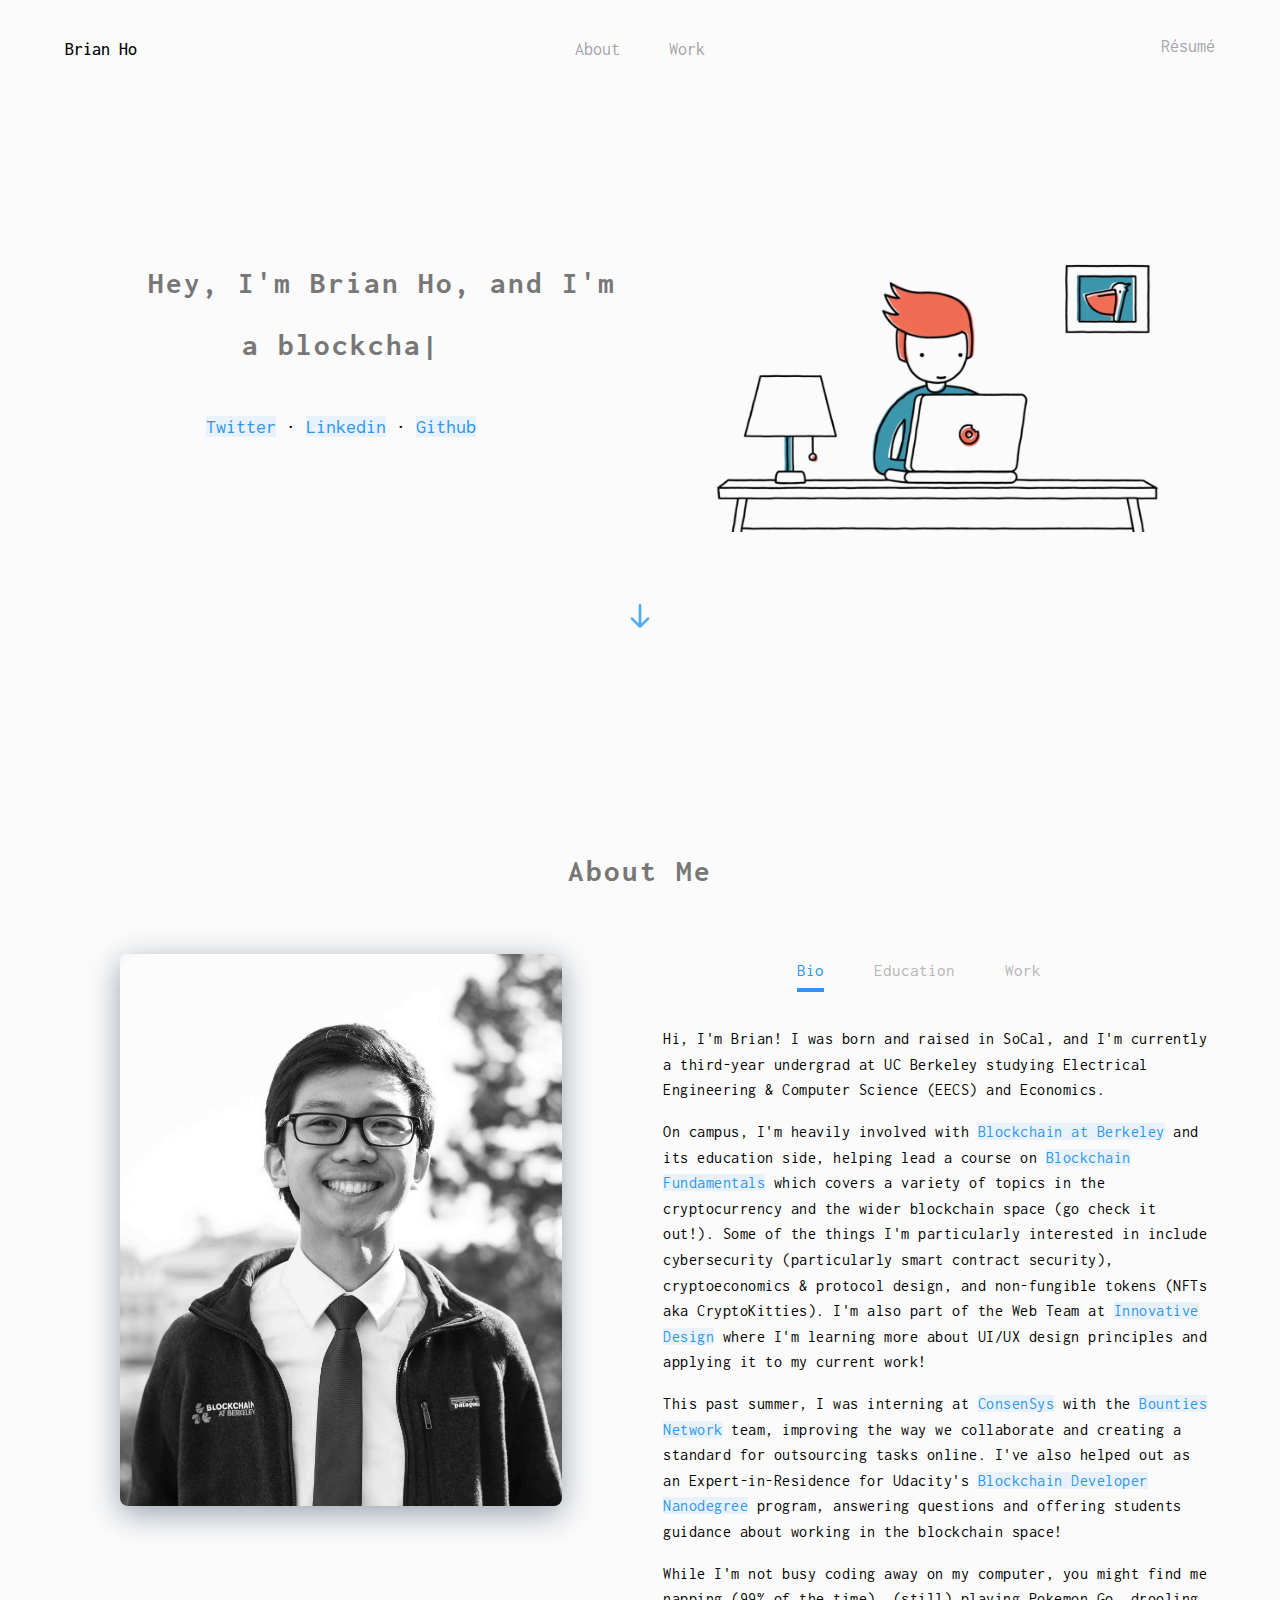
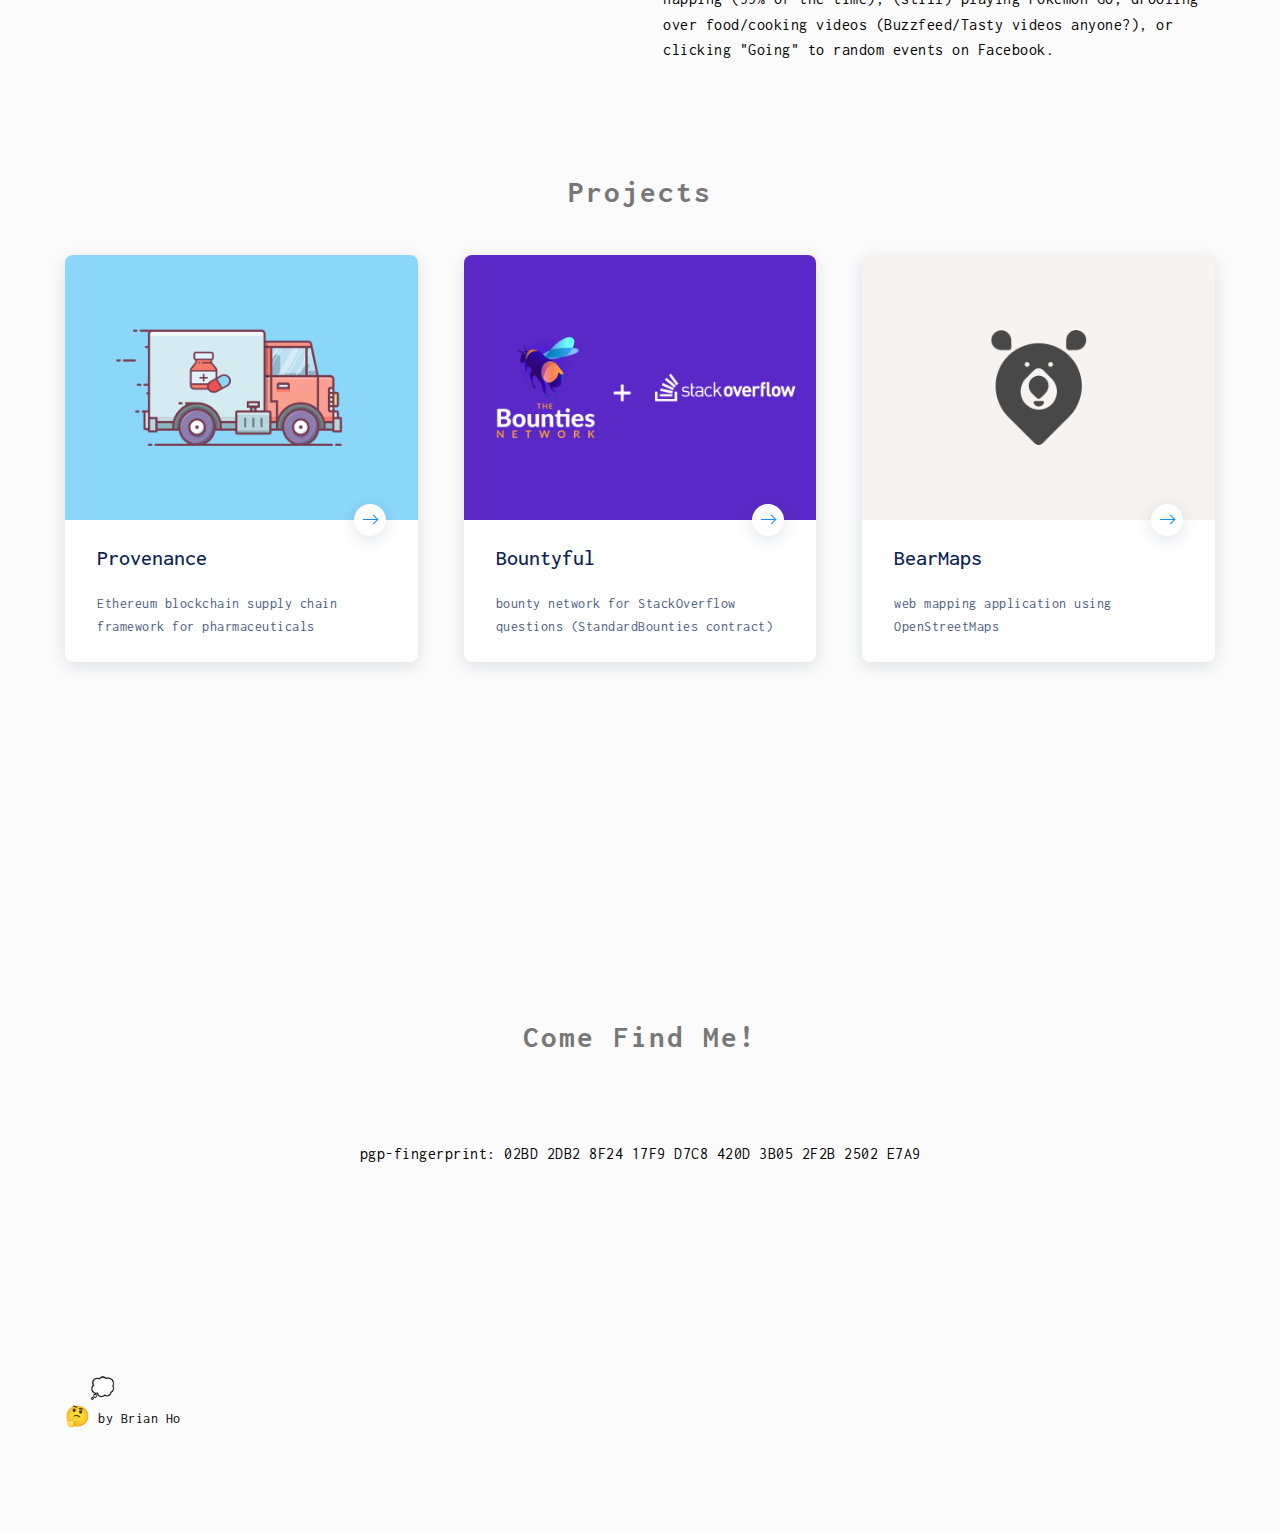
==== commit 939ffbc3: "fix scrolling issues" ====
--- a/index.html
+++ b/index.html
@@ -46,7 +46,7 @@
 	<!--/menu-->
 	<!--Header-->
 	<div class="container">
-		<header class="header" data-top="margin-top: 0px; margin-bottom:50px; opacity:1;" data-top-bottom="margin-top: -200px; margin-bottom:400px; opacity:0;">
+		<header class="header" data-top="margin-top: 0px; margin-bottom:50px; opacity:1;" data-top-bottom="margin-top: -200px; margin-bottom:450px; opacity:0;">
 			<div class="section group ">
 				<div class="col span_6_of_12 animated fadeInUp">
 					<div class="typed">
@@ -75,7 +75,7 @@
 			</div>
 		</header>
 
-		<section id="about" data-top="margin-top: 150px; margin-bottom:0px; opacity:1;" data-top-bottom="margin-top: -250px; margin-bottom:300px; opacity:0;">
+		<section id="about" data-top="margin-top: 200px; margin-bottom:0px; opacity:1;" data-top-bottom="margin-top: -250px; margin-bottom:300px; opacity:0;">
 			<div>
 				<h1>About Me</h1>
 			</div>
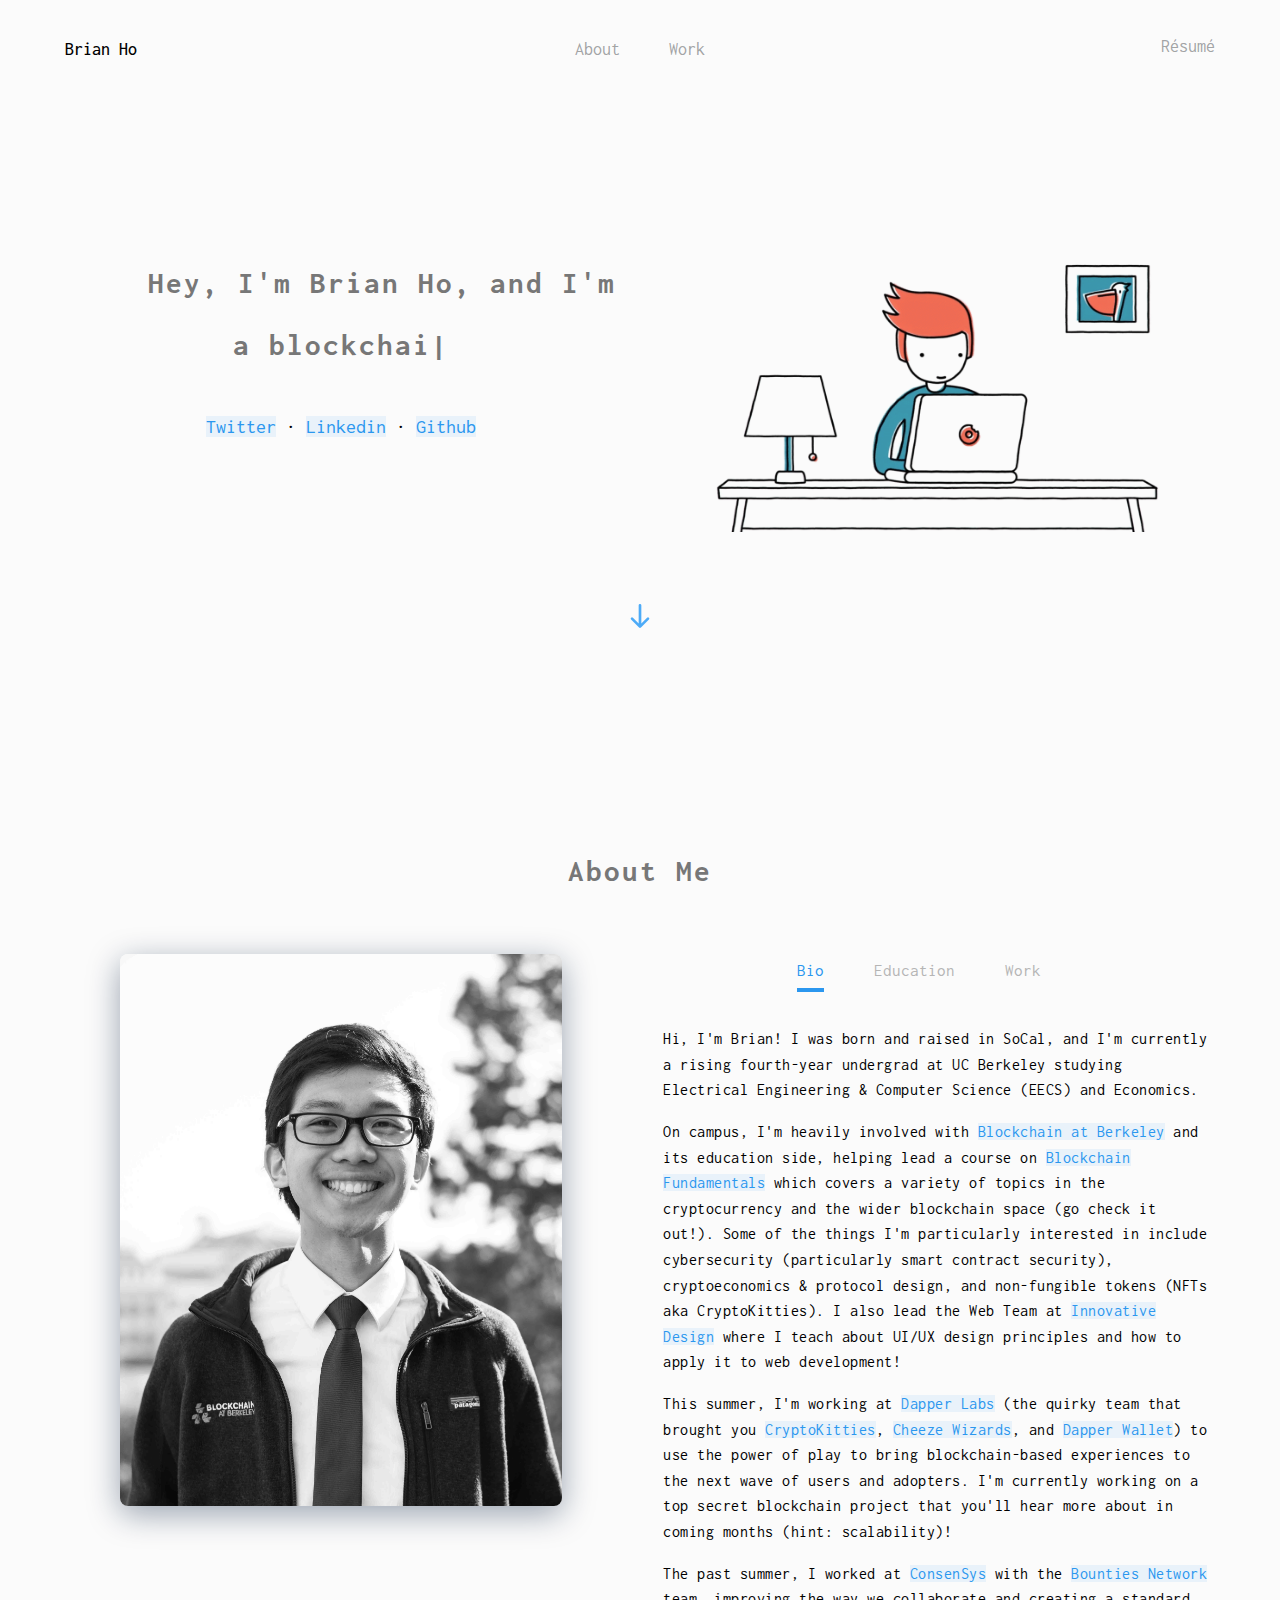
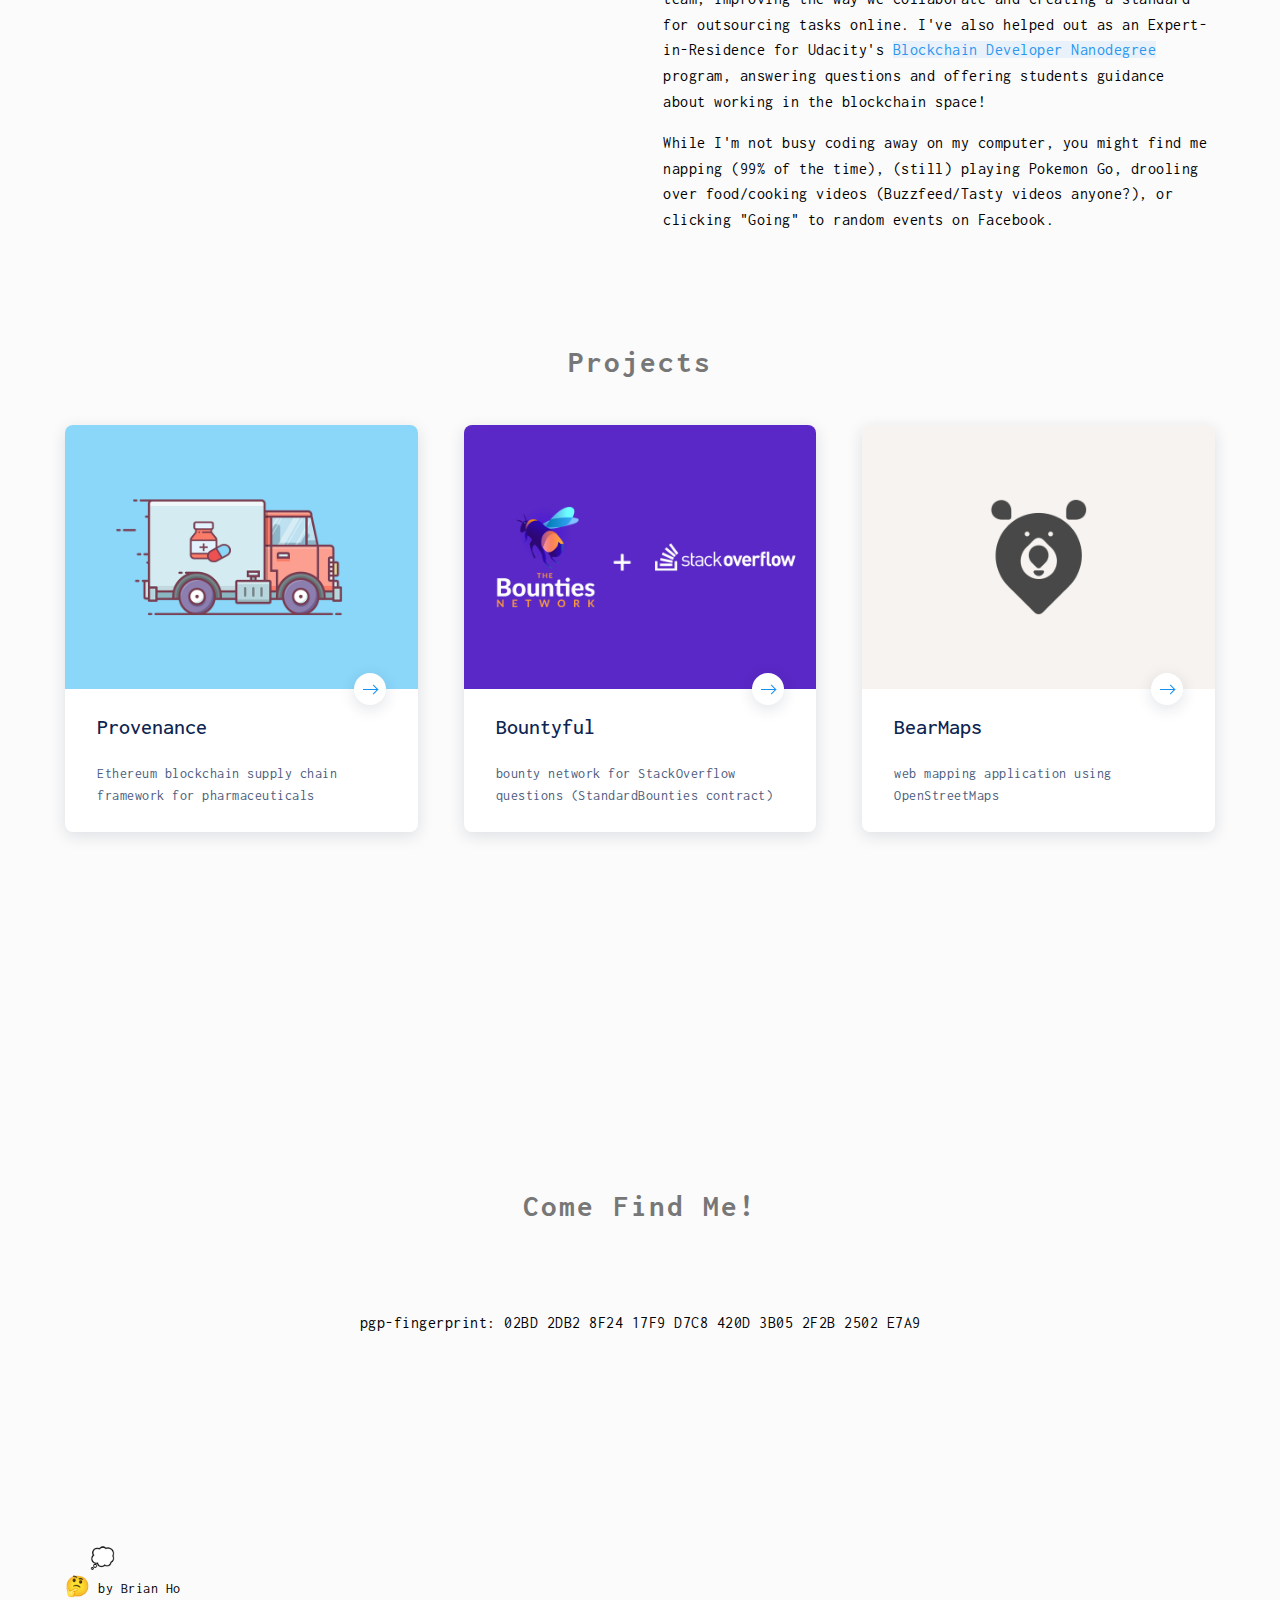
==== commit 041be5ad: "update bio and work experience" ====
--- a/index.html
+++ b/index.html
@@ -93,9 +93,10 @@
 						</ul>
 					</nav>
 					<div class="about">
-						<p>Hi, I'm Brian! I was born and raised in SoCal, and I'm currently a third-year undergrad at UC Berkeley studying Electrical Engineering & Computer Science (EECS) and Economics.</p>
-						<p>On campus, I'm heavily involved with <a href="https://blockchain.berkeley.edu/">Blockchain at Berkeley</a> and its education side, helping lead a course on <a href="https://blockchain.berkeley.edu/courses/fall-2018-fundamentals-decal/">Blockchain Fundamentals</a> which covers a variety of topics in the cryptocurrency and the wider blockchain space (go check it out!). Some of the things I'm particularly interested in include cybersecurity (particularly smart contract security), cryptoeconomics & protocol design, and non-fungible tokens (NFTs aka CryptoKitties). I'm also part of the Web Team at <a href="https://innovativedesign.club/">Innovative Design</a> where I'm learning more about UI/UX design principles and applying it to my current work!</p>
-						<p>This past summer, I was interning at <a href="https://consensys.net/">ConsenSys</a> with the <a href="https://bounties.network/">Bounties Network</a> team, improving the way we collaborate and creating a standard for outsourcing tasks online. I've also helped out as an Expert-in-Residence for Udacity's <a href="https://www.udacity.com/course/blockchain-developer-nanodegree--nd1309">Blockchain Developer Nanodegree</a> program, answering questions and offering students guidance about working in the blockchain space!</p>
+						<p>Hi, I'm Brian! I was born and raised in SoCal, and I'm currently a rising fourth-year undergrad at UC Berkeley studying Electrical Engineering & Computer Science (EECS) and Economics.</p>
+						<p>On campus, I'm heavily involved with <a href="https://blockchain.berkeley.edu/">Blockchain at Berkeley</a> and its education side, helping lead a course on <a href="https://blockchain.berkeley.edu/courses/fall-2018-fundamentals-decal/">Blockchain Fundamentals</a> which covers a variety of topics in the cryptocurrency and the wider blockchain space (go check it out!). Some of the things I'm particularly interested in include cybersecurity (particularly smart contract security), cryptoeconomics & protocol design, and non-fungible tokens (NFTs aka CryptoKitties). I also lead the Web Team at <a href="https://innovativedesign.club/">Innovative Design</a> where I teach about UI/UX design principles and how to apply it to web development!</p>
+						<p>This summer, I'm working at <a href="https://www.dapperlabs.com/">Dapper Labs</a> (the quirky team that brought you <a href="https://www.cryptokitties.co/">CryptoKitties</a>, <a href="https://www.cheezewizards.com/">Cheeze Wizards</a>, and <a href="https://www.meetdapper.com/">Dapper Wallet</a>) to use the power of play to bring blockchain-based experiences to the next wave of users and adopters. I'm currently working on a top secret blockchain project that you'll hear more about in coming months (hint: scalability)!</p>
+						<p>The past summer, I worked at <a href="https://consensys.net/">ConsenSys</a> with the <a href="https://bounties.network/">Bounties Network</a> team, improving the way we collaborate and creating a standard for outsourcing tasks online. I've also helped out as an Expert-in-Residence for Udacity's <a href="https://www.udacity.com/course/blockchain-developer-nanodegree--nd1309">Blockchain Developer Nanodegree</a> program, answering questions and offering students guidance about working in the blockchain space!</p>
 						<p>While I'm not busy coding away on my computer, you might find me napping (99% of the time), (still) playing Pokemon Go, drooling over food/cooking videos (Buzzfeed/Tasty videos anyone?), or clicking "Going" to random events on Facebook.</p>
 					</div>
 				</div>
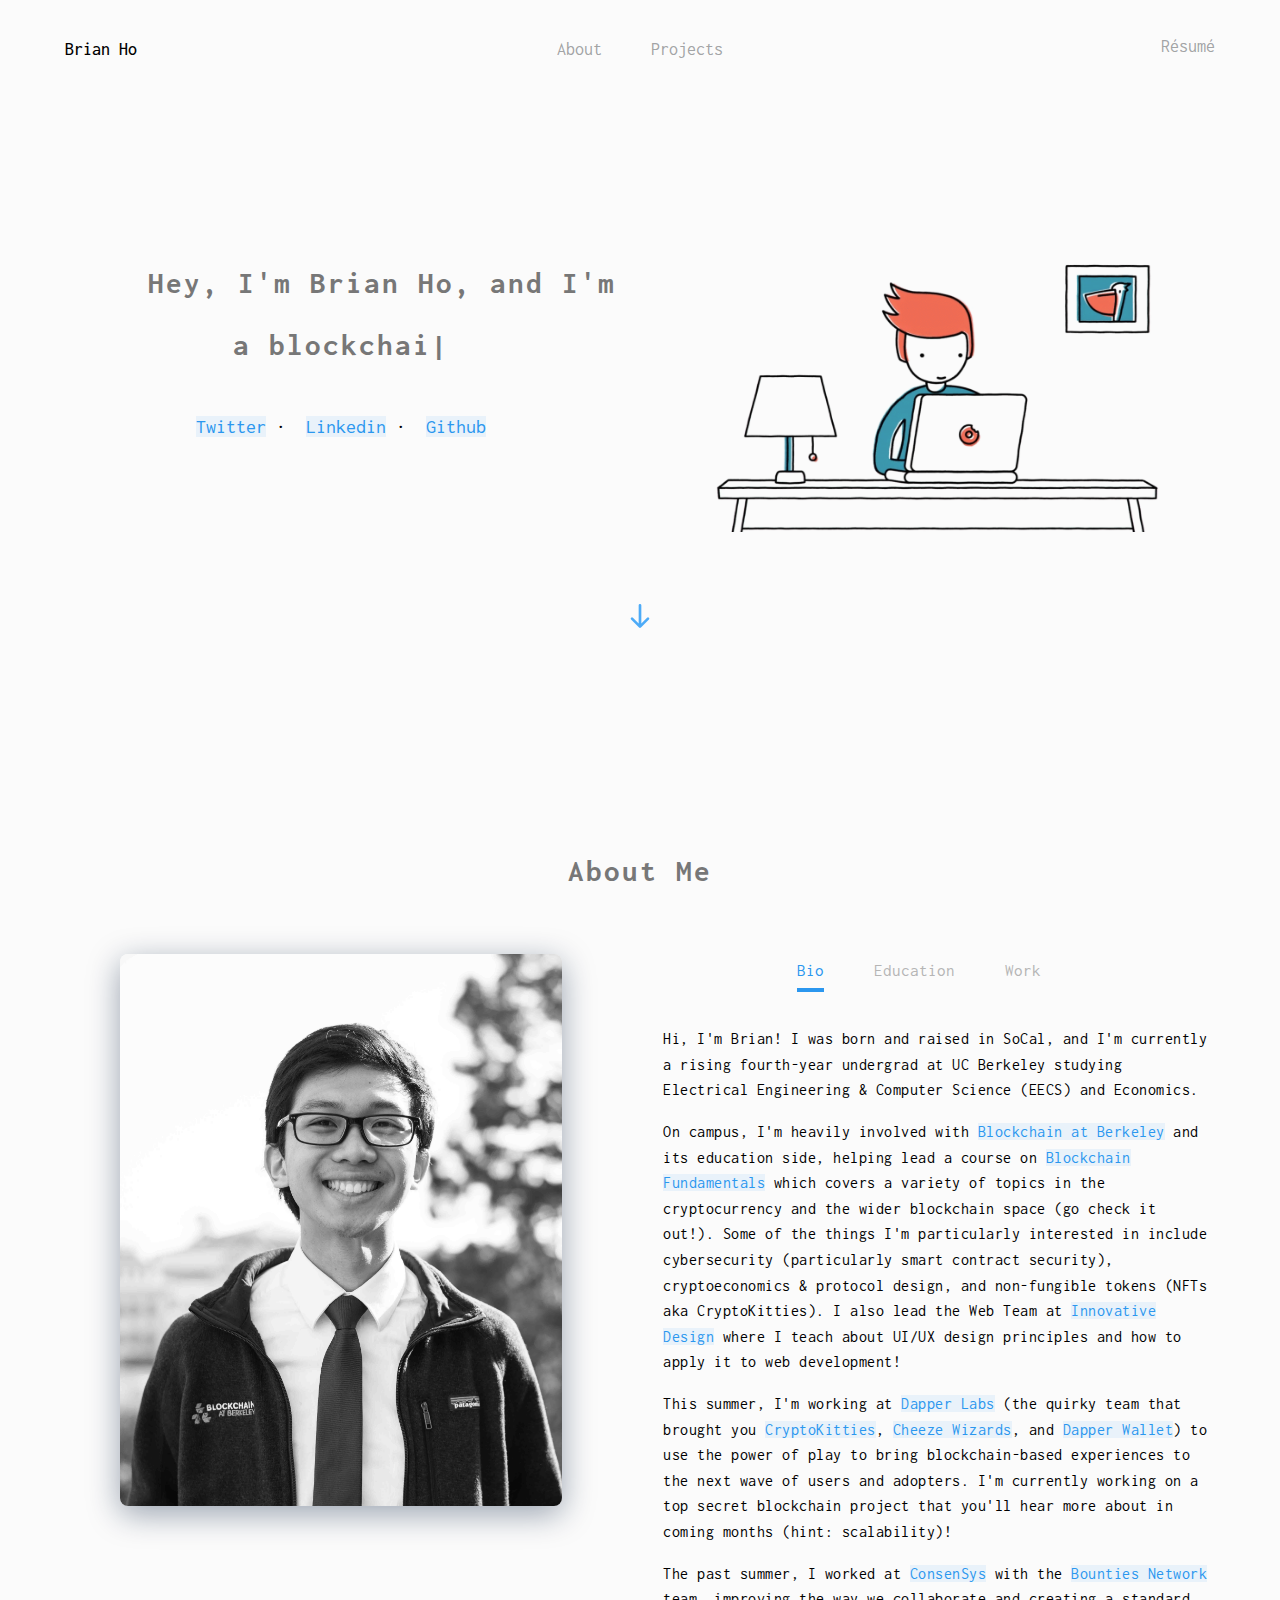
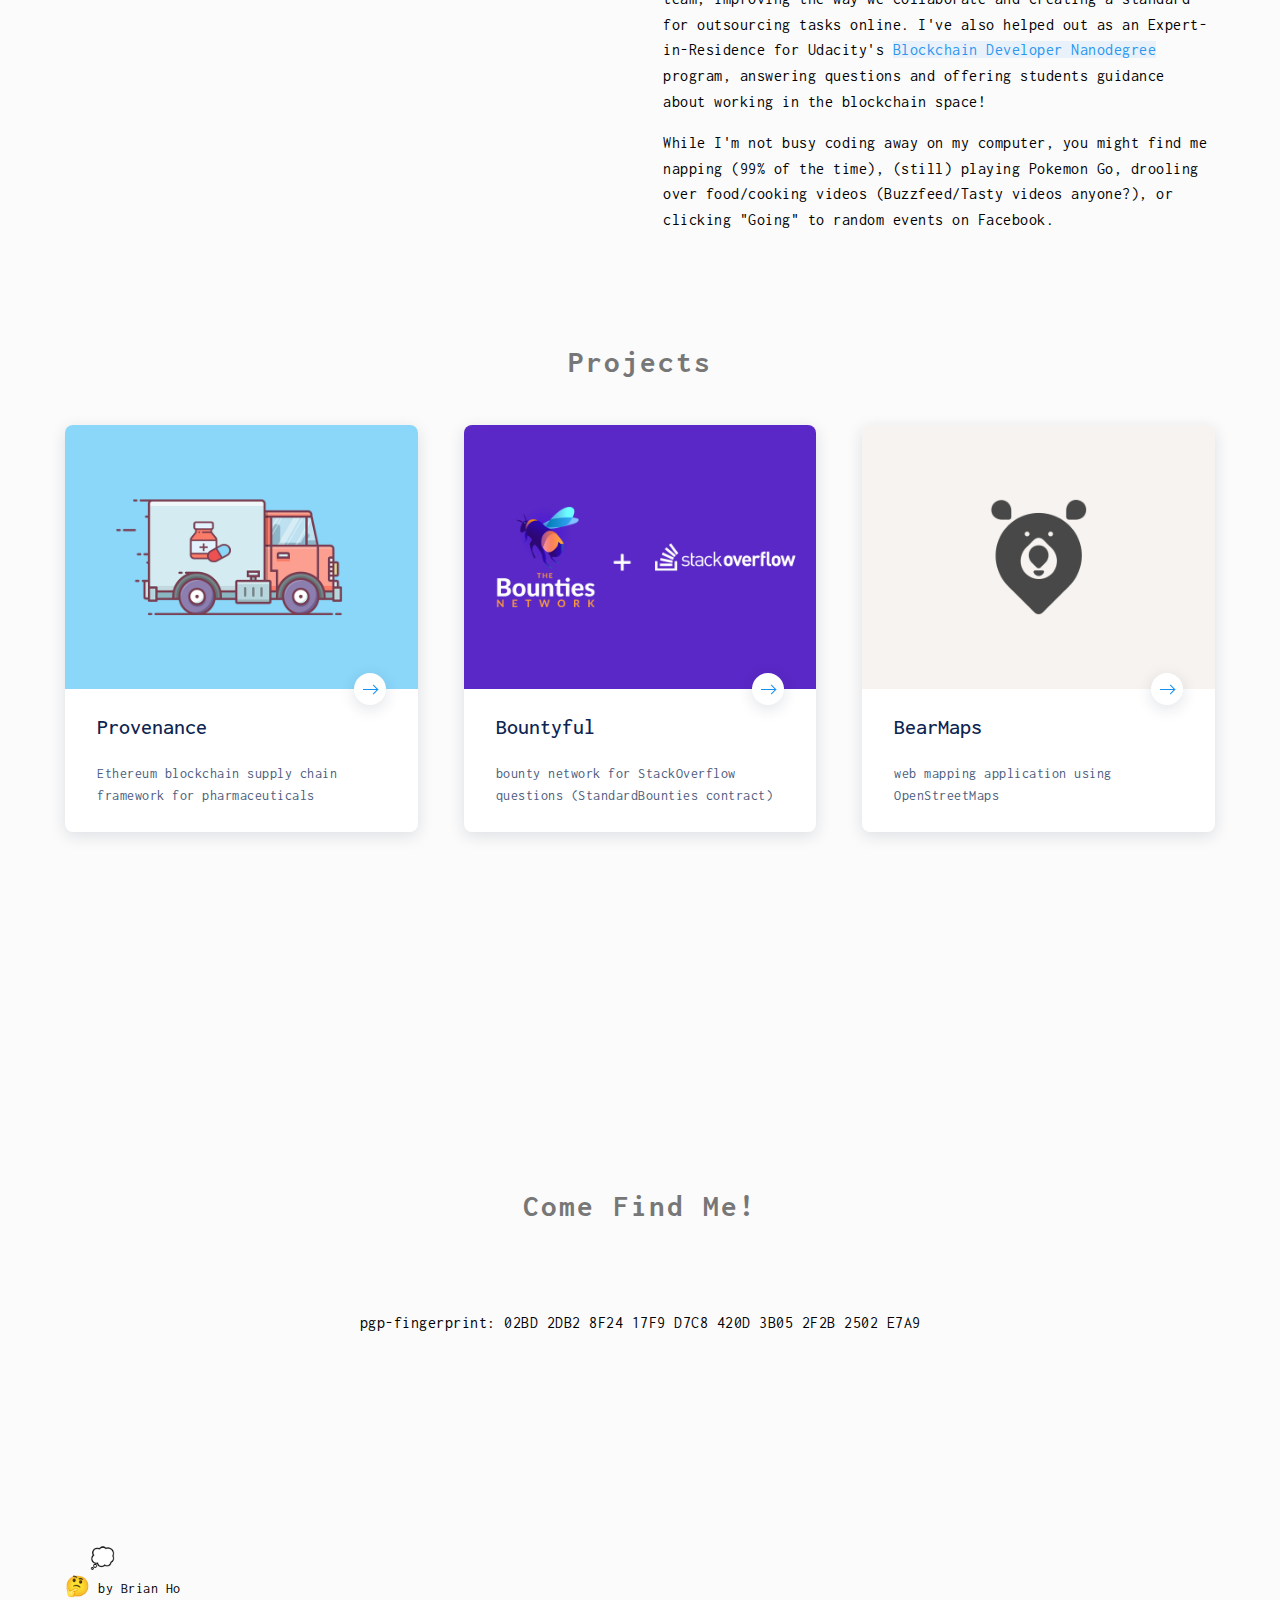
==== commit b9cce33e: "edit typos" ====
--- a/index.html
+++ b/index.html
@@ -36,7 +36,7 @@
 			<div class="logo">Brian Ho</div>
 			<ul class="centernav">
 				<li class="smoothscroll"><a href="#about">About</a></li>
-				<li class="smoothscroll"><a href="#projects">Work</a></li>
+				<li class="smoothscroll"><a href="#projects">Projects</a></li>
 			</ul>
 			<ul class="sidenav">
 				<li><a href="https://drive.google.com/open?id=1Qc3TNKAHPhXGO5wvm8OJwdwhLcraRubG">Résumé</a></li>
@@ -54,11 +54,12 @@
 						<h1><span id="typed"></span></h1>
 					</div>
 					<div class="links">
-						<a href="https://twitter.com/mrbrianhobo">Twitter</a>&#183;<a href="https://www.linkedin.com/in/mrbrianhobo/">Linkedin</a>&#183;<a href="https://github.com/mrbrianhobo/">Github</a>
+						<a href="https://twitter.com/mrbrianhobo">Twitter</a>&#183;
+						<a href="https://www.linkedin.com/in/mrbrianhobo/">Linkedin</a>&#183;
+						<a href="https://github.com/mrbrianhobo/">Github</a>
 					</div>
 				</div>
 				<div class="col span_6_of_12">
-					<!-- <img class="clip" src="img/boy.png"></img> -->
 					<img class="clip" src="img/clip.gif"></img>
 				</div>
 			</div>
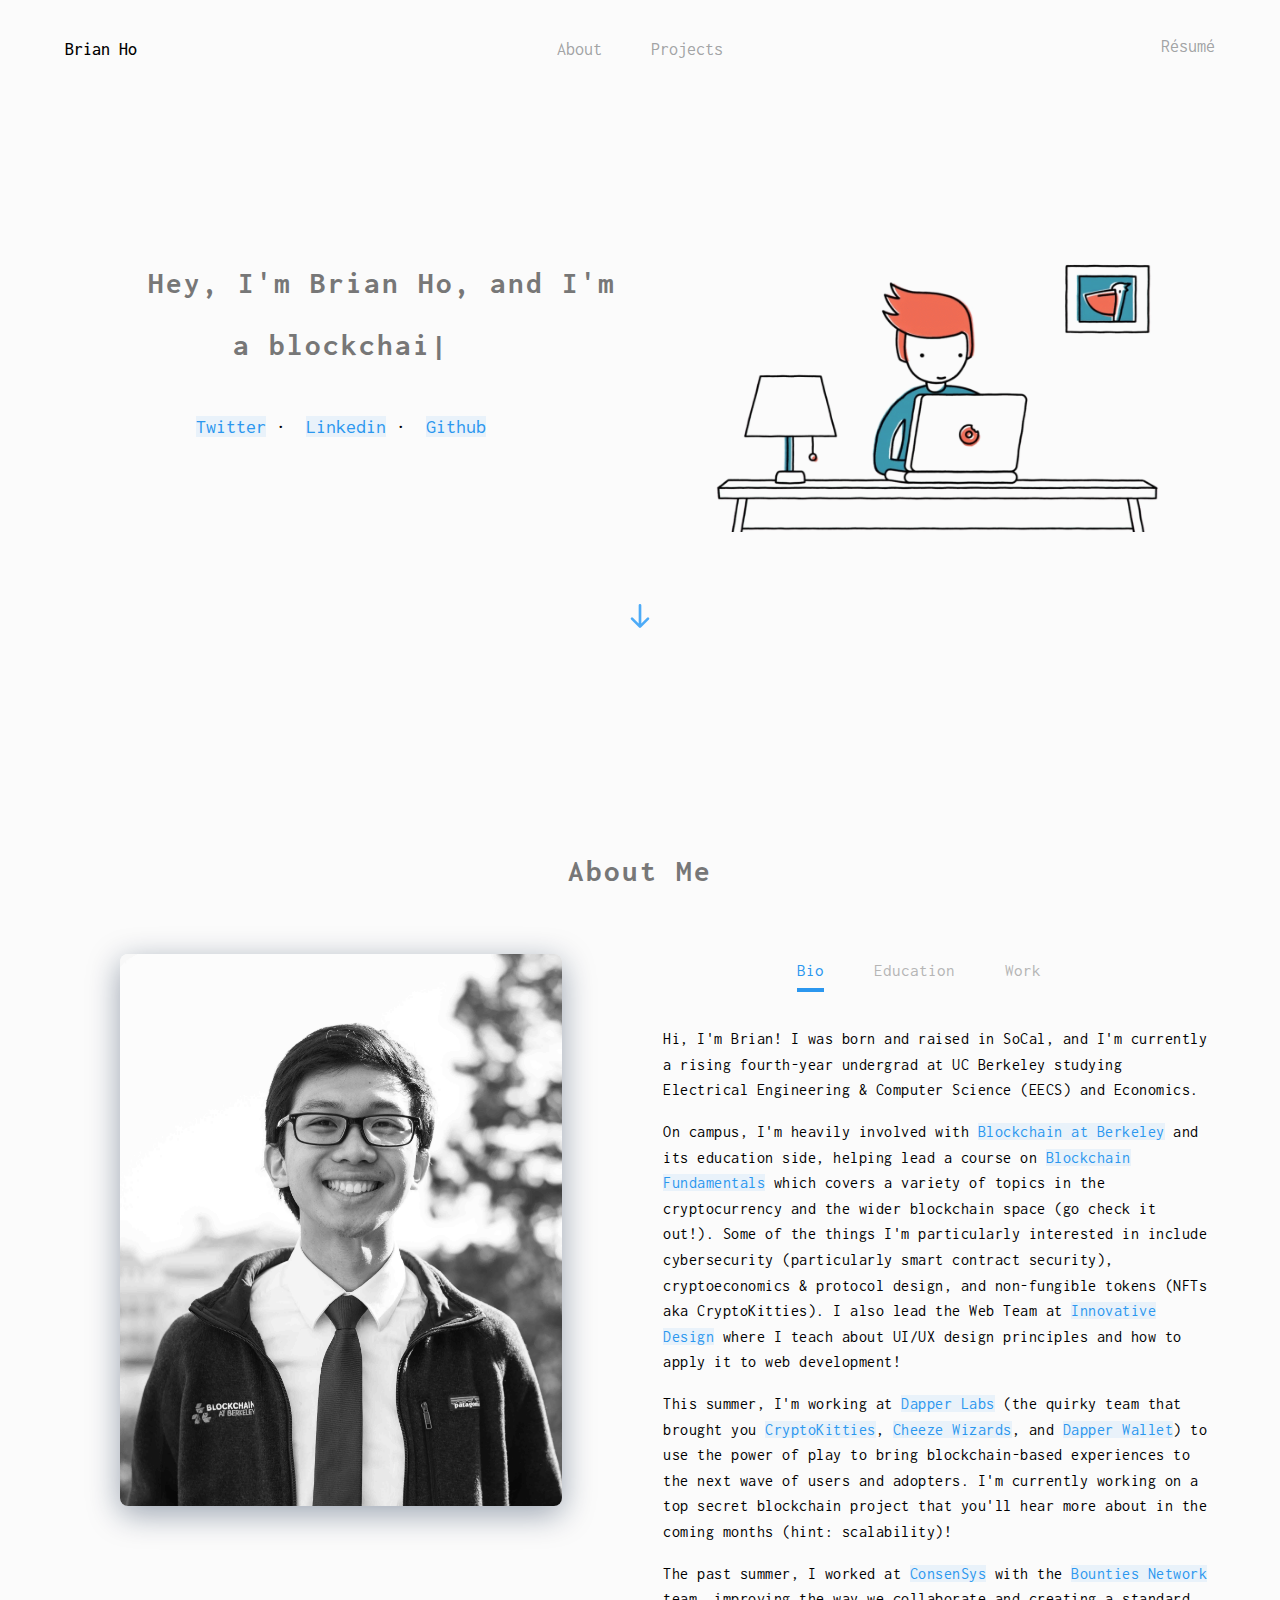
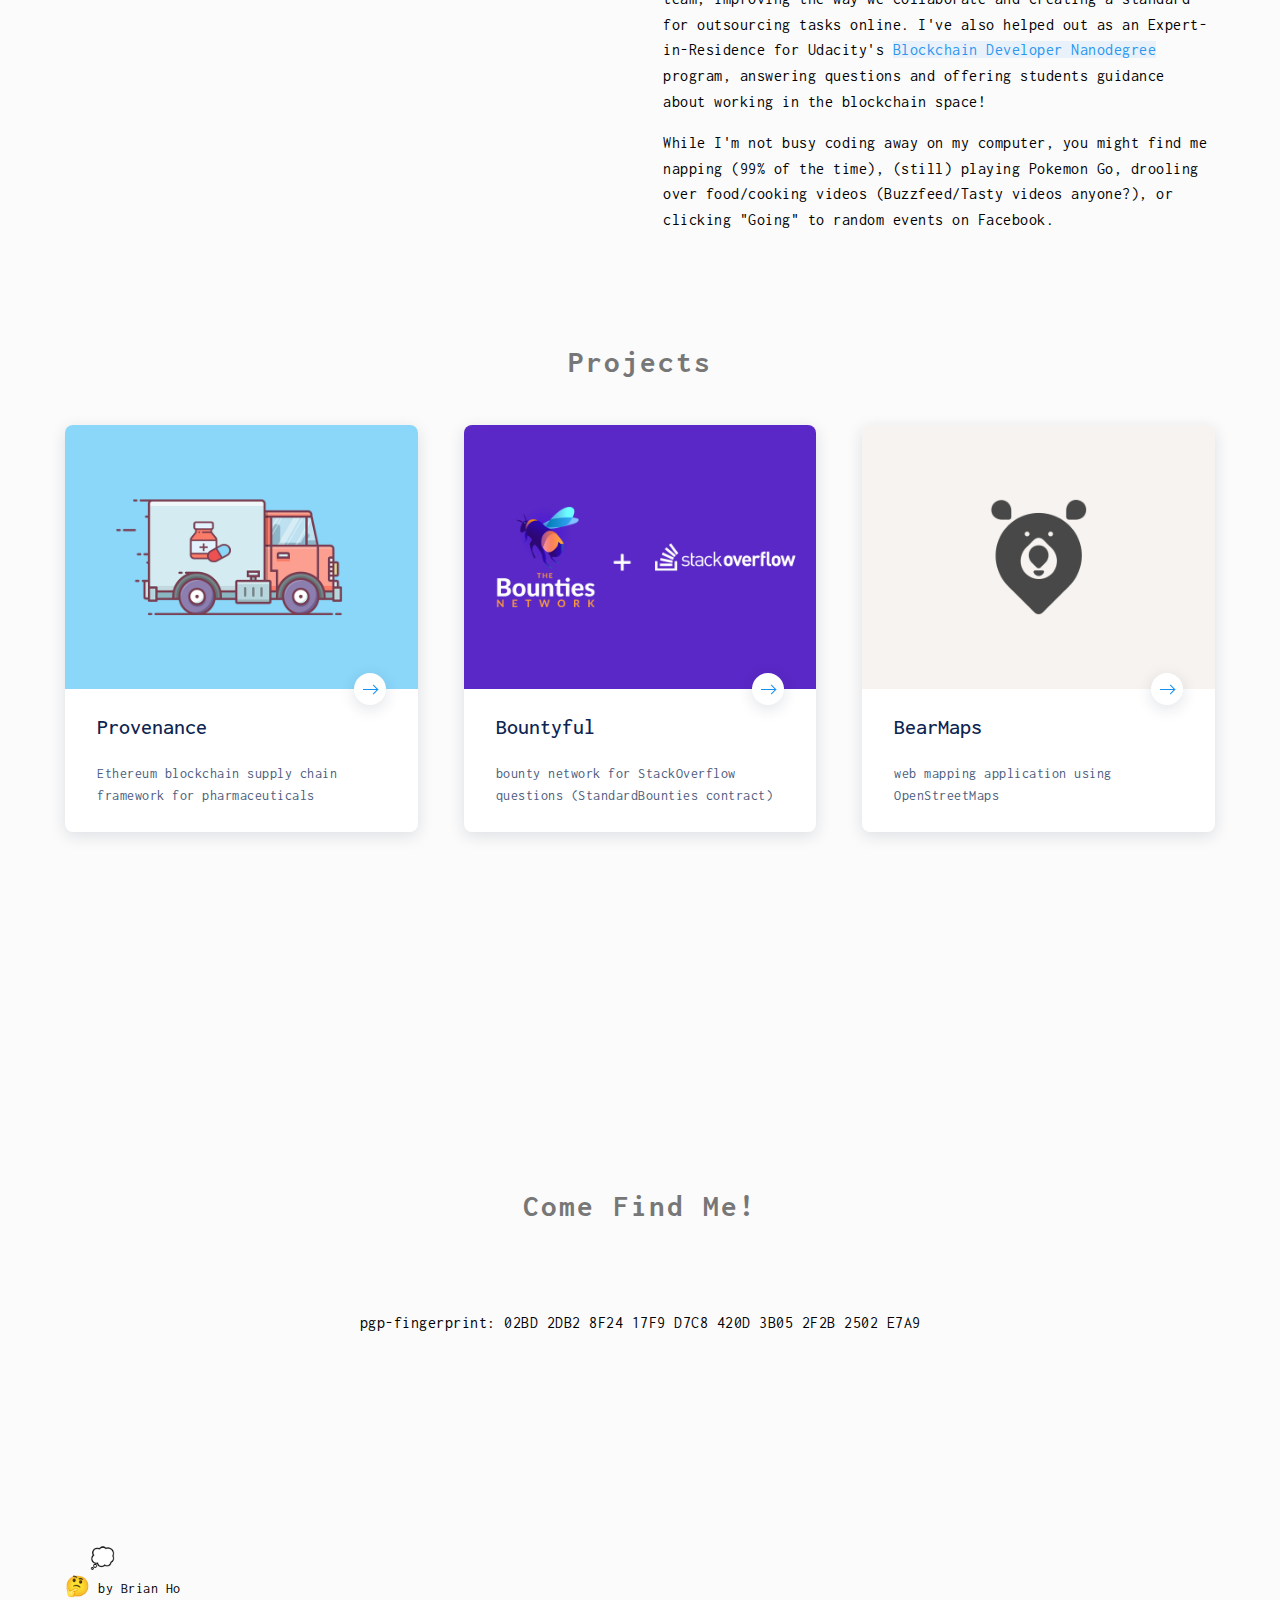
==== commit c456c32a: "more typos lol" ====
--- a/index.html
+++ b/index.html
@@ -96,7 +96,7 @@
 					<div class="about">
 						<p>Hi, I'm Brian! I was born and raised in SoCal, and I'm currently a rising fourth-year undergrad at UC Berkeley studying Electrical Engineering & Computer Science (EECS) and Economics.</p>
 						<p>On campus, I'm heavily involved with <a href="https://blockchain.berkeley.edu/">Blockchain at Berkeley</a> and its education side, helping lead a course on <a href="https://blockchain.berkeley.edu/courses/fall-2018-fundamentals-decal/">Blockchain Fundamentals</a> which covers a variety of topics in the cryptocurrency and the wider blockchain space (go check it out!). Some of the things I'm particularly interested in include cybersecurity (particularly smart contract security), cryptoeconomics & protocol design, and non-fungible tokens (NFTs aka CryptoKitties). I also lead the Web Team at <a href="https://innovativedesign.club/">Innovative Design</a> where I teach about UI/UX design principles and how to apply it to web development!</p>
-						<p>This summer, I'm working at <a href="https://www.dapperlabs.com/">Dapper Labs</a> (the quirky team that brought you <a href="https://www.cryptokitties.co/">CryptoKitties</a>, <a href="https://www.cheezewizards.com/">Cheeze Wizards</a>, and <a href="https://www.meetdapper.com/">Dapper Wallet</a>) to use the power of play to bring blockchain-based experiences to the next wave of users and adopters. I'm currently working on a top secret blockchain project that you'll hear more about in coming months (hint: scalability)!</p>
+						<p>This summer, I'm working at <a href="https://www.dapperlabs.com/">Dapper Labs</a> (the quirky team that brought you <a href="https://www.cryptokitties.co/">CryptoKitties</a>, <a href="https://www.cheezewizards.com/">Cheeze Wizards</a>, and <a href="https://www.meetdapper.com/">Dapper Wallet</a>) to use the power of play to bring blockchain-based experiences to the next wave of users and adopters. I'm currently working on a top secret blockchain project that you'll hear more about in the coming months (hint: scalability)!</p>
 						<p>The past summer, I worked at <a href="https://consensys.net/">ConsenSys</a> with the <a href="https://bounties.network/">Bounties Network</a> team, improving the way we collaborate and creating a standard for outsourcing tasks online. I've also helped out as an Expert-in-Residence for Udacity's <a href="https://www.udacity.com/course/blockchain-developer-nanodegree--nd1309">Blockchain Developer Nanodegree</a> program, answering questions and offering students guidance about working in the blockchain space!</p>
 						<p>While I'm not busy coding away on my computer, you might find me napping (99% of the time), (still) playing Pokemon Go, drooling over food/cooking videos (Buzzfeed/Tasty videos anyone?), or clicking "Going" to random events on Facebook.</p>
 					</div>
